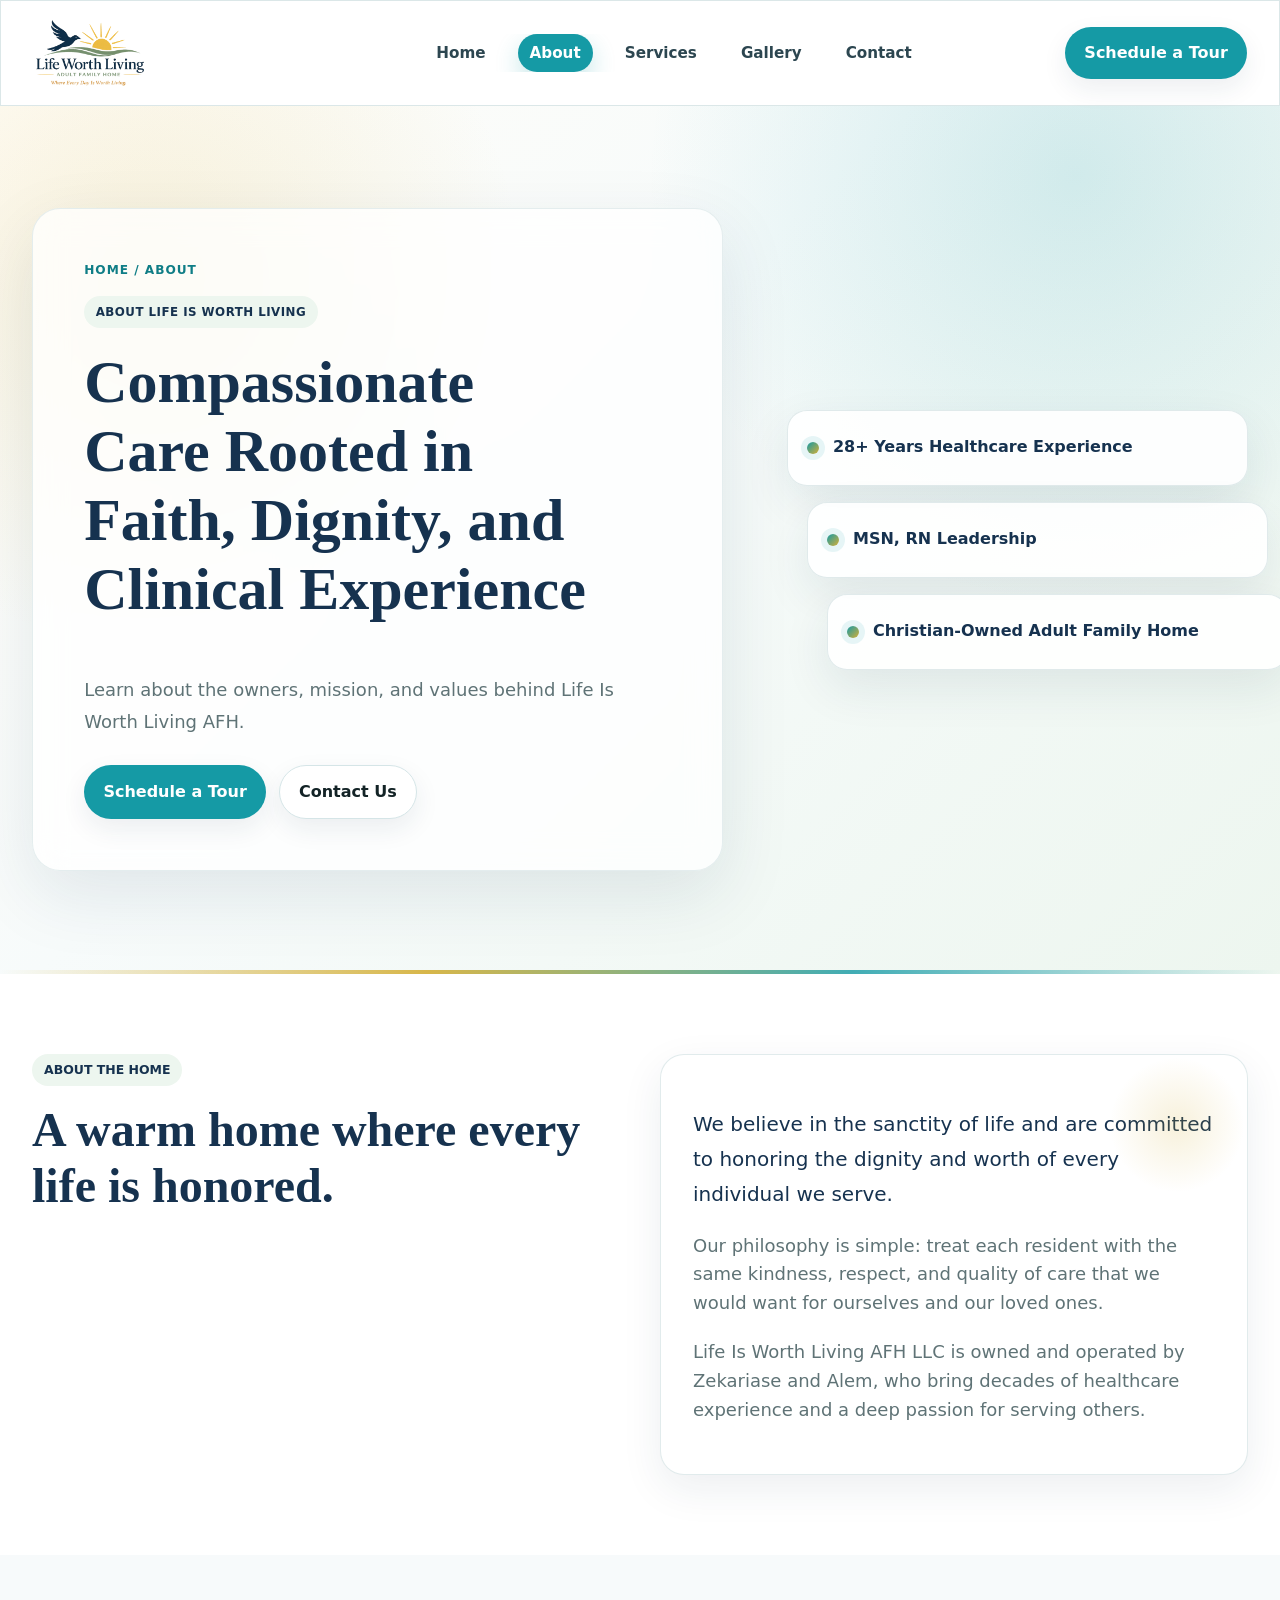
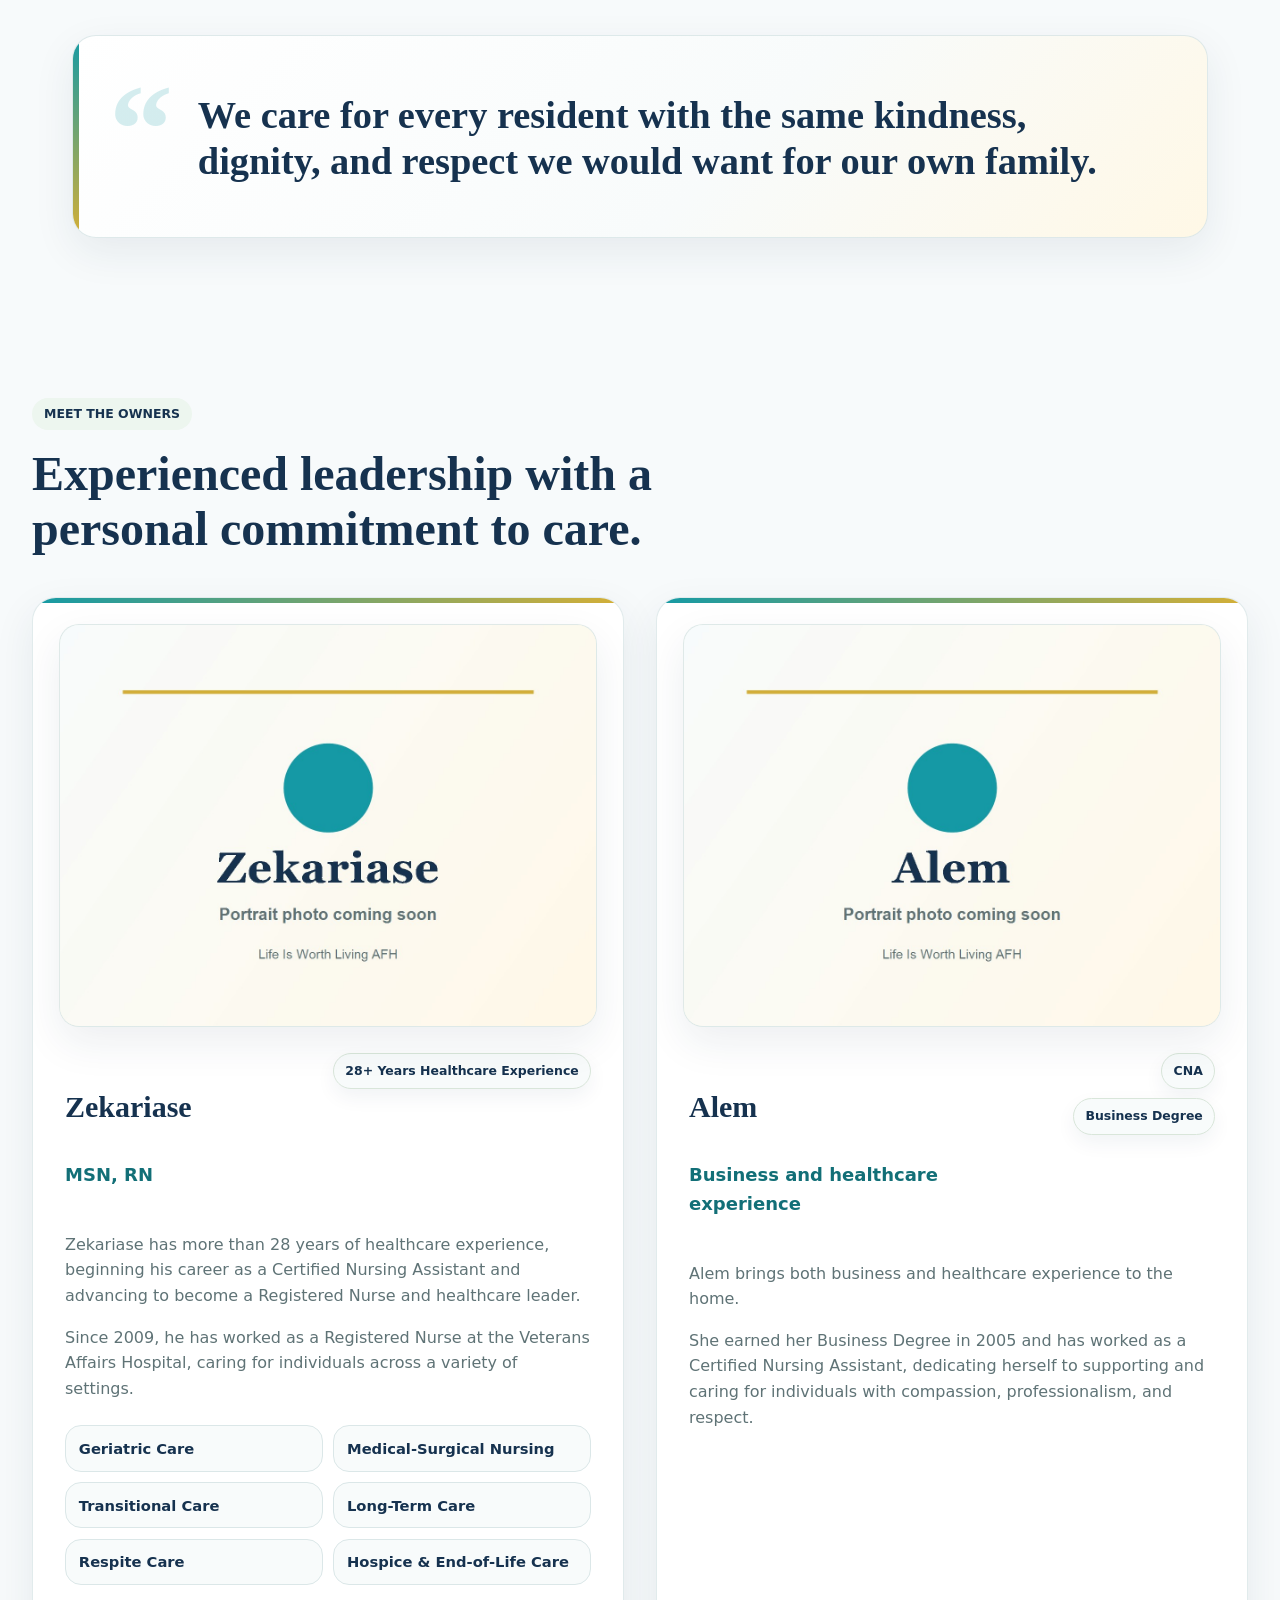
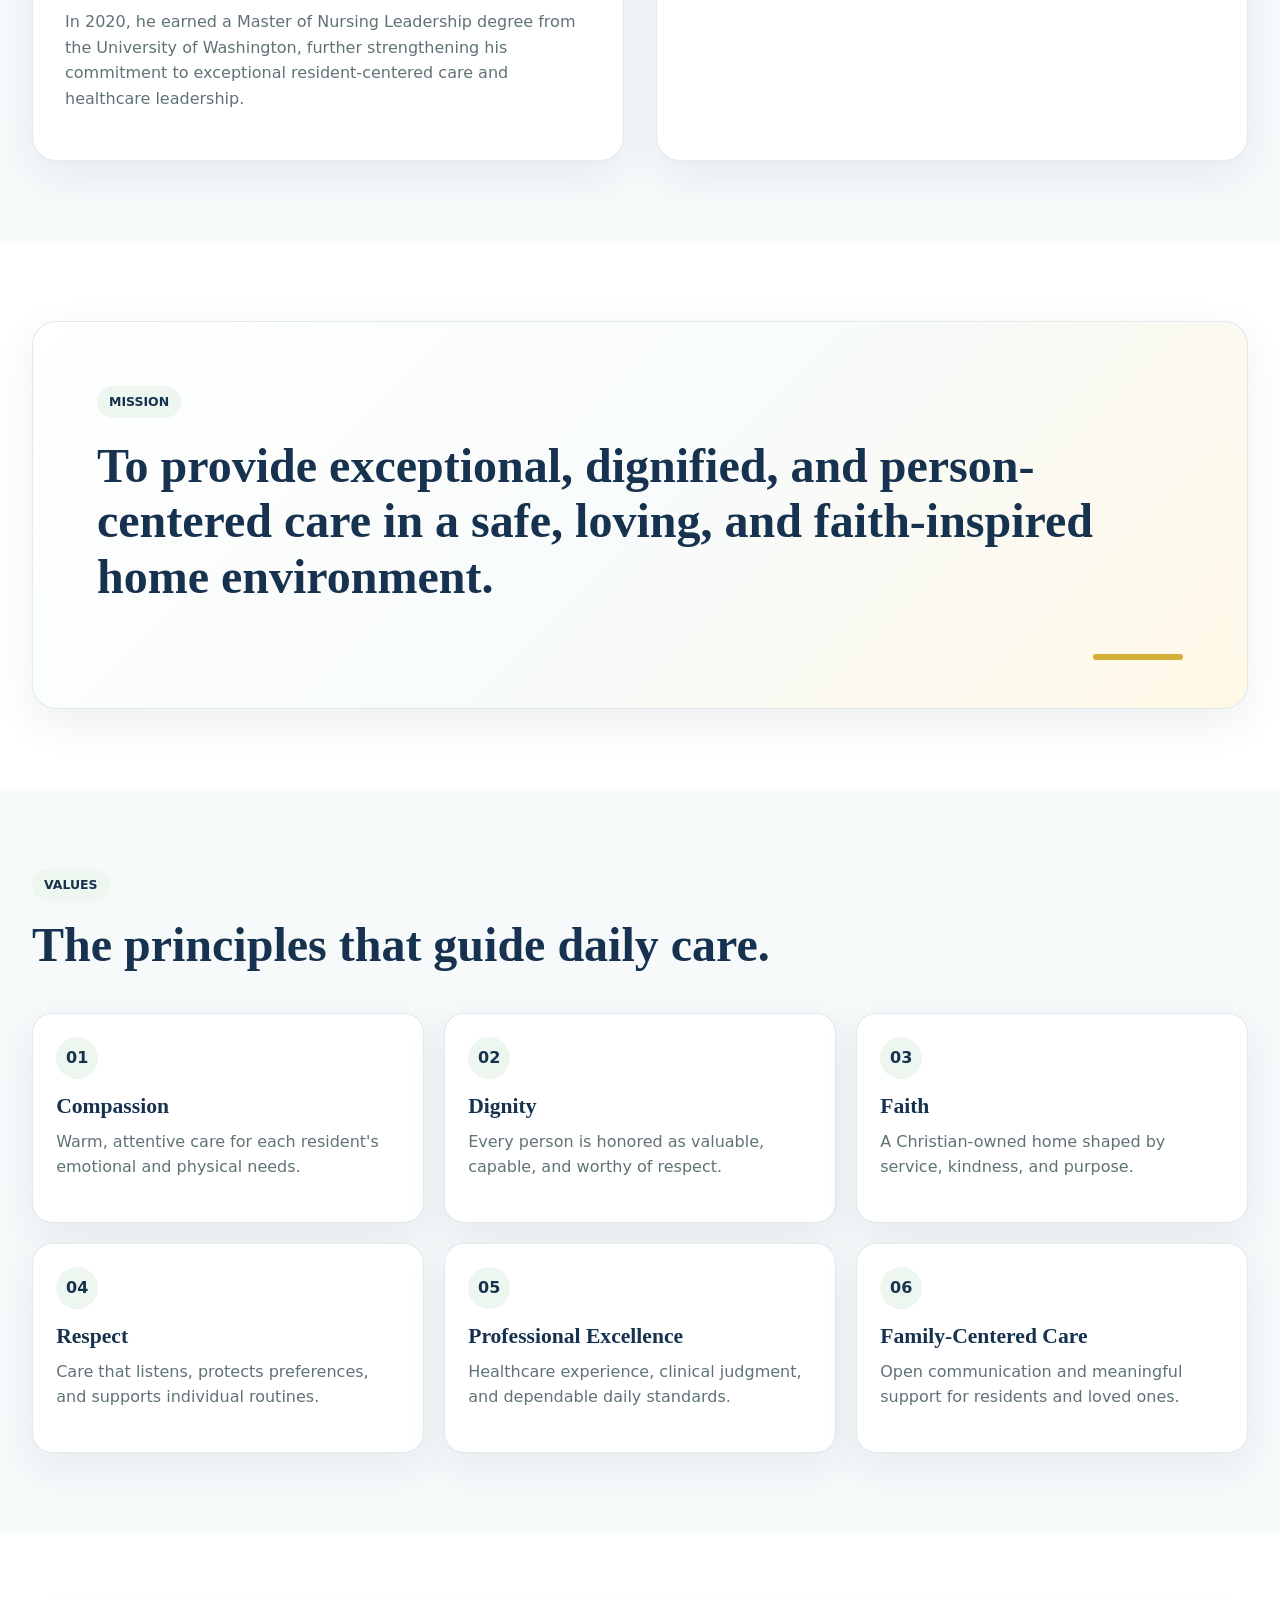
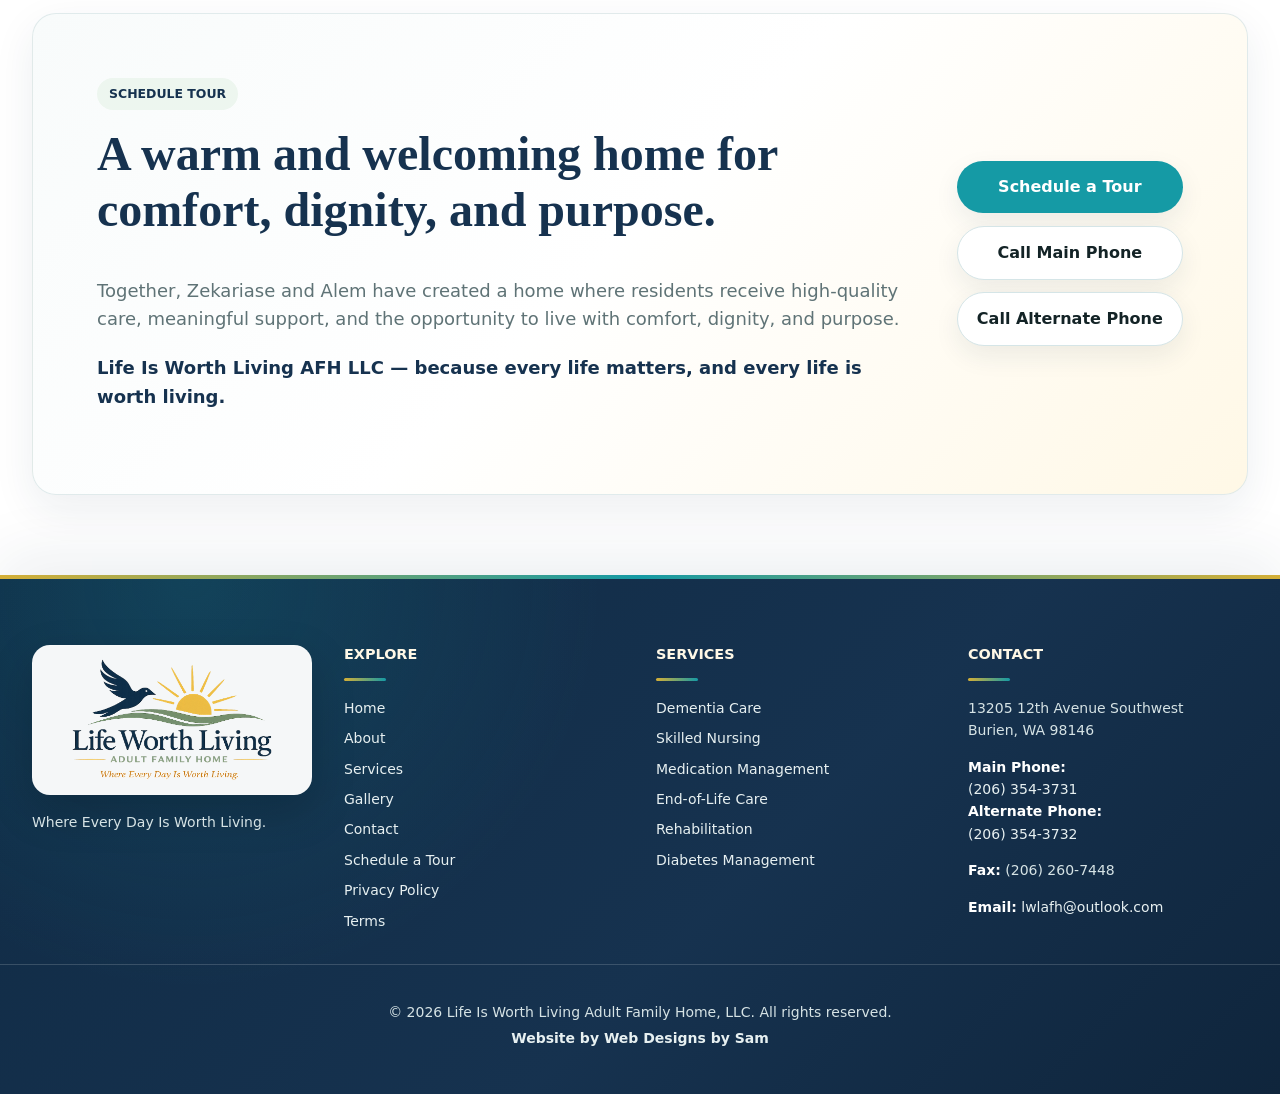
==== about/index.html @ f2928d15 "Upgrade social preview map and homepage hero" ====
<!doctype html>
<html lang="en">
<head>
  <meta charset="utf-8">
  <meta name="viewport" content="width=device-width, initial-scale=1">
  <title>About Life Worth Living | Christian-Owned Adult Family Home</title>
  <meta name="description" content="Meet Zekariase, MSN, RN, and Alem, the owners of Life Is Worth Living AFH LLC, a Christian-owned Adult Family Home in Burien, WA.">
  <link rel="canonical" href="https://www.lifeworthlivingafh.com/about/">
  <meta property="og:title" content="About Life Worth Living">
  <meta property="og:description" content="A Christian-owned Burien Adult Family Home led by owners with decades of healthcare, nursing, CNA, and leadership experience.">
  <meta property="og:type" content="website">
  <meta property="og:url" content="https://www.lifeworthlivingafh.com/about/">
  <meta property="og:image" content="https://www.lifeworthlivingafh.com/assets/social/og-image.jpg?v=2">
  <meta name="twitter:card" content="summary_large_image">
  <meta name="twitter:image" content="https://www.lifeworthlivingafh.com/assets/social/og-image.jpg?v=2">
  <link rel="icon" type="image/png" href="../favicon.png">
  <link rel="apple-touch-icon" href="../apple-touch-icon.png">
  <link rel="stylesheet" href="../styles.css?v=15a7feb">
  <script type="application/ld+json">{"@context":"https://schema.org","@type":"NursingHome","name":"Life Is Worth Living Adult Family Home, LLC","description":"Christian-owned Adult Family Home in Burien, WA providing compassionate, respectful, and personalized care with experienced healthcare leadership.","address":{"@type":"PostalAddress","streetAddress":"13205 12th Avenue Southwest","addressLocality":"Burien","addressRegion":"WA","postalCode":"98146","addressCountry":"US"},"telephone":["(206) 354-3731","(206) 354-3732"],"email":"lwlafh@outlook.com","url":"https://www.lifeworthlivingafh.com","image":"https://www.lifeworthlivingafh.com/assets/social/og-image.jpg?v=2","openingHours":"Mo-Su 00:00-23:59"}</script>
</head>
<body>
  <!-- Header -->
  <header class="sticky top-0 z-50 bg-white-90 backdrop-blur border site-header" data-mobile-nav>
    <nav class="mx-auto max-w-7xl px-4 sm-px-6 lg-px-8 py-4 flex items-center justify-between gap-4" aria-label="Main navigation">
      <a class="flex items-center gap-3 font-extrabold text-xl text-ink" href="../"><img class="brand-logo brand-logo-horizontal" src="../assets/logo/logo-primary.png" alt="Life Worth Living Adult Family Home logo"></a>
      <div class="flex items-center gap-5 overflow-x-auto mobile-nav desktop-nav"><a class="nav-link" href="../">Home</a><a class="nav-link is-active" href="../about/" aria-current="page">About</a><a class="nav-link" href="../services/">Services</a><a class="nav-link" href="../gallery/">Gallery</a><a class="nav-link" href="../contact/">Contact</a></div>
      <a class="btn btn-primary mobile-full desktop-cta" href="../schedule-tour/">Schedule a Tour</a>
      <button class="mobile-menu-toggle" type="button" aria-label="Open navigation menu" aria-expanded="false" aria-controls="mobile-menu"><span></span><span></span><span></span></button>
    </nav>
    <div class="premium-mobile-menu" id="mobile-menu" hidden><a class="mobile-menu-link" href="../">Home</a><a class="mobile-menu-link is-active" href="../about/" aria-current="page">About</a><a class="mobile-menu-link" href="../services/">Services</a><a class="mobile-menu-link" href="../gallery/">Gallery</a><a class="mobile-menu-link" href="../contact/">Contact</a><a class="mobile-menu-link mobile-menu-cta" href="../schedule-tour/">Schedule a Tour</a><a class="mobile-menu-link mobile-menu-secondary" href="../privacy-policy/">Privacy Policy</a><a class="mobile-menu-link mobile-menu-secondary" href="../terms/">Terms</a></div>
  </header>
  <main>
    <!-- Page Hero -->
    <section class="interior-hero">
      <div class="interior-hero-inner mx-auto max-w-7xl px-4 sm-px-6 lg-px-8">
        <div class="interior-hero-copy">
          <p class="interior-breadcrumb">Home / About</p>
          <span class="interior-label">About Life Is Worth Living</span>
          <h1 class="mt-5 text-4xl md-text-6xl font-extrabold leading-tight">Compassionate Care Rooted in Faith, Dignity, and Clinical Experience</h1>
          <p class="mt-6 text-lg">Learn about the owners, mission, and values behind Life Is Worth Living AFH.</p>
          <div class="interior-hero-actions"><a class="btn btn-primary" href="../schedule-tour/">Schedule a Tour</a><a class="btn btn-secondary" href="../contact/">Contact Us</a></div>
        </div>
        <div class="interior-hero-card-stack" aria-label="Page highlights"><article class="interior-stat-card"><span></span><strong>28+ Years Healthcare Experience</strong></article><article class="interior-stat-card"><span></span><strong>MSN, RN Leadership</strong></article><article class="interior-stat-card"><span></span><strong>Christian-Owned Adult Family Home</strong></article></div>
      </div>
    </section>

    <!-- About the Home -->
    <section class="py-20 bg-white"><div class="mx-auto max-w-7xl px-4 sm-px-6 lg-px-8 grid lg-grid-cols-2 gap-10 items-start"><div><span class="section-label">About the Home</span><h2 class="mt-4 text-3xl md-text-5xl font-extrabold leading-tight">A warm home where every life is honored.</h2></div><article class="about-panel p-8 rounded-3xl bg-white border shadow-card"><p class="text-xl leading-relaxed text-ink">We believe in the sanctity of life and are committed to honoring the dignity and worth of every individual we serve.</p><p class="mt-5 text-lg text-muted">Our philosophy is simple: treat each resident with the same kindness, respect, and quality of care that we would want for ourselves and our loved ones.</p><p class="mt-5 text-lg text-muted">Life Is Worth Living AFH LLC is owned and operated by Zekariase and Alem, who bring decades of healthcare experience and a deep passion for serving others.</p></article></div></section>

    <!-- Care Quote -->
    <section class="py-16 bg-gray-50"><div class="mx-auto max-w-5xl px-4 sm-px-6 lg-px-8"><figure class="owner-quote rounded-3xl border shadow-card"><span class="quote-mark" aria-hidden="true">&ldquo;</span><blockquote>We care for every resident with the same kindness, dignity, and respect we would want for our own family.</blockquote></figure></div></section>

    <!-- Meet the Owners -->
    <section class="py-20 bg-gray-50"><div class="mx-auto max-w-7xl px-4 sm-px-6 lg-px-8"><div class="max-w-3xl"><span class="section-label">Meet the Owners</span><h2 class="mt-4 text-3xl md-text-5xl font-extrabold leading-tight">Experienced leadership with a personal commitment to care.</h2></div><div class="mt-10 grid lg-grid-cols-2 gap-8"><article class="owner-card p-8 rounded-3xl bg-white border shadow-card hover-lift"><div class="owner-portrait-frame"><img src="../assets/images/owner-zekariase.jpg" alt="Portrait placeholder for Zekariase, MSN, RN" width="1200" height="900" loading="lazy" decoding="async"></div><div class="flex items-start justify-between gap-4 mobile-wrap"><div><h3 class="text-3xl font-extrabold">Zekariase</h3><p class="mt-2 text-lg font-bold text-teal">MSN, RN</p></div><div class="credential-stack"><span class="credential-badge">28+ Years Healthcare Experience</span></div></div><p class="mt-6 text-muted">Zekariase has more than 28 years of healthcare experience, beginning his career as a Certified Nursing Assistant and advancing to become a Registered Nurse and healthcare leader.</p><p class="mt-4 text-muted">Since 2009, he has worked as a Registered Nurse at the Veterans Affairs Hospital, caring for individuals across a variety of settings.</p><div class="mt-6 specialty-grid"><span>Geriatric Care</span><span>Medical-Surgical Nursing</span><span>Transitional Care</span><span>Long-Term Care</span><span>Respite Care</span><span>Hospice &amp; End-of-Life Care</span></div><p class="mt-6 text-muted">In 2020, he earned a Master of Nursing Leadership degree from the University of Washington, further strengthening his commitment to exceptional resident-centered care and healthcare leadership.</p></article><article class="owner-card p-8 rounded-3xl bg-white border shadow-card hover-lift"><div class="owner-portrait-frame"><img src="../assets/images/owner-alem.jpg" alt="Portrait placeholder for Alem" width="1200" height="900" loading="lazy" decoding="async"></div><div class="flex items-start justify-between gap-4 mobile-wrap"><div><h3 class="text-3xl font-extrabold">Alem</h3><p class="mt-2 text-lg font-bold text-teal">Business and healthcare experience</p></div><div class="credential-stack"><span class="credential-badge">CNA</span><span class="credential-badge">Business Degree</span></div></div><p class="mt-6 text-muted">Alem brings both business and healthcare experience to the home.</p><p class="mt-4 text-muted">She earned her Business Degree in 2005 and has worked as a Certified Nursing Assistant, dedicating herself to supporting and caring for individuals with compassion, professionalism, and respect.</p></article></div></div></section>

    <!-- Mission -->
    <section class="py-20 bg-white"><div class="mx-auto max-w-7xl px-4 sm-px-6 lg-px-8"><article class="mission-card rounded-3xl border shadow-soft"><span class="section-label">Mission</span><h2 class="mt-5 text-3xl md-text-5xl font-extrabold leading-tight">To provide exceptional, dignified, and person-centered care in a safe, loving, and faith-inspired home environment.</h2></article></div></section>
    <!-- Values -->
    <section class="py-20 bg-gray-50"><div class="mx-auto max-w-7xl px-4 sm-px-6 lg-px-8"><div class="max-w-3xl"><span class="section-label">Values</span><h2 class="mt-4 text-3xl md-text-5xl font-extrabold leading-tight">The principles that guide daily care.</h2></div><div class="mt-10 grid sm-grid-cols-2 lg-grid-cols-3 gap-5"><article class="value-card"><span>01</span><h3>Compassion</h3><p>Warm, attentive care for each resident's emotional and physical needs.</p></article><article class="value-card"><span>02</span><h3>Dignity</h3><p>Every person is honored as valuable, capable, and worthy of respect.</p></article><article class="value-card"><span>03</span><h3>Faith</h3><p>A Christian-owned home shaped by service, kindness, and purpose.</p></article><article class="value-card"><span>04</span><h3>Respect</h3><p>Care that listens, protects preferences, and supports individual routines.</p></article><article class="value-card"><span>05</span><h3>Professional Excellence</h3><p>Healthcare experience, clinical judgment, and dependable daily standards.</p></article><article class="value-card"><span>06</span><h3>Family-Centered Care</h3><p>Open communication and meaningful support for residents and loved ones.</p></article></div></div></section>
    <!-- Schedule Tour CTA -->
    <section class="py-20 bg-white"><div class="mx-auto max-w-7xl px-4 sm-px-6 lg-px-8"><div class="about-cta rounded-3xl shadow-soft"><div><span class="section-label">Schedule Tour</span><h2 class="mt-4 text-3xl md-text-5xl font-extrabold leading-tight">A warm and welcoming home for comfort, dignity, and purpose.</h2><p class="mt-5 text-lg text-muted">Together, Zekariase and Alem have created a home where residents receive high-quality care, meaningful support, and the opportunity to live with comfort, dignity, and purpose.</p><p class="mt-5 text-lg font-bold text-ink">Life Is Worth Living AFH LLC &mdash; because every life matters, and every life is worth living.</p></div><div class="about-cta-actions"><a class="btn btn-primary" href="../schedule-tour/">Schedule a Tour</a><a class="btn btn-secondary" href="tel:+12063543731">Call Main Phone</a><a class="btn btn-secondary" href="tel:+12063543732">Call Alternate Phone</a></div></div></div></section>
  </main>
  <!-- Footer -->
  <footer class="site-footer bg-ink text-white py-12">
    <div class="footer-grid mx-auto max-w-7xl px-4 sm-px-6 lg-px-8 grid md-grid-cols-2 lg-grid-cols-4 gap-8">
      <div class="footer-brand-col">
        <img class="brand-logo brand-logo-footer" src="../assets/logo/logo-primary.png" alt="Life Worth Living Adult Family Home primary logo">
        <p class="mt-4 text-sm text-muted">Where Every Day Is Worth Living.</p>
      </div>
      <div>
        <h2 class="footer-heading">Explore</h2>
        <div class="mt-4 grid gap-2 text-sm"><a class="footer-link" href="../">Home</a><a class="footer-link" href="../about/">About</a><a class="footer-link" href="../services/">Services</a><a class="footer-link" href="../gallery/">Gallery</a><a class="footer-link" href="../contact/">Contact</a><a class="footer-link" href="../schedule-tour/">Schedule a Tour</a><a class="footer-link" href="../privacy-policy/">Privacy Policy</a><a class="footer-link" href="../terms/">Terms</a></div>
      </div>
      <div>
        <h2 class="footer-heading">Services</h2>
        <div class="mt-4 grid gap-2 text-sm"><a class="footer-link" href="../services/">Dementia Care</a><a class="footer-link" href="../services/">Skilled Nursing</a><a class="footer-link" href="../services/">Medication Management</a><a class="footer-link" href="../services/">End-of-Life Care</a><a class="footer-link" href="../services/">Rehabilitation</a><a class="footer-link" href="../services/">Diabetes Management</a></div>
      </div>
      <div>
        <h2 class="footer-heading">Contact</h2>
        <address class="mt-4 text-sm text-muted space-y-3" style="font-style:normal"><p>13205 12th Avenue Southwest<br>Burien, WA 98146</p><p><strong>Main Phone:</strong><br><a class="footer-link" href="tel:+12063543731">(206) 354-3731</a><br><strong>Alternate Phone:</strong><br><a class="footer-link" href="tel:+12063543732">(206) 354-3732</a></p><p><strong>Fax:</strong> (206) 260-7448</p><p><strong>Email:</strong> <a class="footer-link" href="mailto:lwlafh@outlook.com">lwlafh@outlook.com</a></p></address>
      </div>
    </div>
    <div class="footer-bottom mx-auto max-w-7xl px-4 sm-px-6 lg-px-8 pt-8 mt-8 text-center text-sm text-muted"><p>&copy; 2026 Life Is Worth Living Adult Family Home, LLC. All rights reserved.</p><p class="mt-2"><a class="footer-link designer-credit" href="https://www.afhdesignsbysam.com/" target="_blank" rel="noopener">Website by Web Designs by Sam</a></p></div>
  </footer>
  <script src="../assets/js/site.js?v=15a7feb" defer></script>
</body>
</html>
---- styles.css ----
*{box-sizing:border-box}html{scroll-behavior:smooth}body{margin:0;font-family:Inter,ui-sans-serif,system-ui,-apple-system,BlinkMacSystemFont,"Segoe UI",sans-serif;color:#132326;background:#fff;line-height:1.6;overflow-x:hidden}a{color:inherit;text-decoration:none}img{display:block;max-width:100%;height:auto}button,input,select,textarea{font:inherit}h1,h2,h3,p,li,a,span{overflow-wrap:break-word}.sr-only{position:absolute;width:1px;height:1px;padding:0;margin:-1px;overflow:hidden;clip:rect(0,0,0,0);white-space:nowrap;border:0}.mx-auto{margin-left:auto;margin-right:auto}.mt-2{margin-top:.5rem}.mt-3{margin-top:.75rem}.mt-4{margin-top:1rem}.mt-5{margin-top:1.25rem}.mt-6{margin-top:1.5rem}.mt-8{margin-top:2rem}.mt-10{margin-top:2.5rem}.mt-12{margin-top:3rem}.mb-3{margin-bottom:.75rem}.mb-4{margin-bottom:1rem}.block{display:block}.flex{display:flex}.grid{display:grid}.grid>*{min-width:0}.hidden{display:none}.h-2{height:.5rem}.h-10{height:2.5rem}.h-12{height:3rem}.h-full{height:100%}.min-h-screen{min-height:100vh}.w-full{width:100%}.w-10{width:2.5rem}.w-12{width:3rem}.max-w-2xl{max-width:42rem}.max-w-3xl{max-width:48rem}.max-w-4xl{max-width:56rem}.max-w-6xl{max-width:72rem}.max-w-7xl{max-width:80rem}.flex-1{flex:1 1 0%}.shrink-0{flex-shrink:0}.grid-cols-1{grid-template-columns:repeat(1,minmax(0,1fr))}.items-start{align-items:flex-start}.items-center{align-items:center}.justify-between{justify-content:space-between}.justify-center{justify-content:center}.gap-2{gap:.5rem}.gap-3{gap:.75rem}.gap-4{gap:1rem}.gap-5{gap:1.25rem}.gap-6{gap:1.5rem}.gap-8{gap:2rem}.gap-10{gap:2.5rem}.space-y-3>*+*{margin-top:.75rem}.space-y-4>*+*{margin-top:1rem}.space-y-5>*+*{margin-top:1.25rem}.overflow-hidden{overflow:hidden}.overflow-x-auto{overflow-x:auto}.rounded-xl{border-radius:.75rem}.rounded-2xl{border-radius:1rem}.rounded-3xl{border-radius:1.5rem}.rounded-full{border-radius:9999px}.border{border:1px solid #dbe7e8}.border-t{border-top:1px solid #dbe7e8}.border-teal{border-color:#159aa5}.bg-white{background:#fff}.bg-gray-50{background:#f7fafb}.bg-gray-100{background:#eef5f6}.bg-teal{background:#159aa5}.bg-teal-50{background:#eafafa}.bg-orange{background:#f59e0b}.bg-orange-50{background:#fff7e8}.bg-ink{background:#132326}.bg-soft{background:#f8fbfb}.bg-gradient{background:linear-gradient(135deg,#f7fbfb 0%,#eefafa 48%,#fff7e8 100%)}.object-cover{object-fit:cover}.p-4{padding:1rem}.p-5{padding:1.25rem}.p-6{padding:1.5rem}.p-8{padding:2rem}.px-3{padding-left:.75rem;padding-right:.75rem}.px-4{padding-left:1rem;padding-right:1rem}.px-5{padding-left:1.25rem;padding-right:1.25rem}.px-6{padding-left:1.5rem;padding-right:1.5rem}.py-2{padding-top:.5rem;padding-bottom:.5rem}.py-3{padding-top:.75rem;padding-bottom:.75rem}.py-4{padding-top:1rem;padding-bottom:1rem}.py-5{padding-top:1.25rem;padding-bottom:1.25rem}.py-8{padding-top:2rem;padding-bottom:2rem}.py-12{padding-top:3rem;padding-bottom:3rem}.py-16{padding-top:4rem;padding-bottom:4rem}.py-20{padding-top:5rem;padding-bottom:5rem}.pt-8{padding-top:2rem}.pb-4{padding-bottom:1rem}.text-center{text-align:center}.text-sm{font-size:.875rem}.text-base{font-size:1rem}.text-lg{font-size:1.125rem}.text-xl{font-size:1.25rem}.text-2xl{font-size:1.5rem}.text-3xl{font-size:1.875rem}.text-4xl{font-size:2.25rem}.font-medium{font-weight:500}.font-semibold{font-weight:600}.font-bold{font-weight:700}.font-extrabold{font-weight:800}.leading-tight{line-height:1.15}.leading-relaxed{line-height:1.75}.tracking-wide{letter-spacing:0}.text-white{color:#fff}.text-ink{color:#132326}.text-muted{color:#5f7376}.text-teal{color:#127f88}.text-orange{color:#b86f00}.shadow-soft{box-shadow:0 18px 60px rgba(13,73,77,.12)}.shadow-card{box-shadow:0 12px 35px rgba(18,61,65,.09)}.transition{transition:all .22s ease}.hover-lift:hover{transform:translateY(-3px);box-shadow:0 18px 55px rgba(18,61,65,.14)}.hover-zoom:hover img{transform:scale(1.035)}.sticky{position:sticky}.top-0{top:0}.z-50{z-index:50}.backdrop-blur{backdrop-filter:blur(18px)}.bg-white-90{background:rgba(255,255,255,.9)}.ring-focus:focus{outline:3px solid rgba(21,154,165,.35);outline-offset:3px}.aspect-video{aspect-ratio:16/9}.aspect-4-3{aspect-ratio:4/3}.input{width:100%;border:1px solid #cfe0e2;border-radius:1rem;padding:.9rem 1rem;background:#fff;color:#132326}.input:focus{outline:3px solid rgba(21,154,165,.28);border-color:#159aa5}.btn{display:inline-flex;align-items:center;justify-content:center;min-height:48px;border-radius:9999px;padding:.82rem 1.2rem;font-weight:700;transition:all .22s ease}.btn-primary{background:#159aa5;color:#fff;box-shadow:0 10px 25px rgba(21,154,165,.24)}.btn-primary:hover{background:#117f88;transform:translateY(-1px)}.btn-secondary{background:#fff;color:#132326;border:1px solid #d5e5e7}.btn-secondary:hover{border-color:#159aa5;transform:translateY(-1px)}.btn-orange{background:#f59e0b;color:#1d1608;box-shadow:0 10px 24px rgba(245,158,11,.22)}.btn-orange:hover{background:#df8f06;transform:translateY(-1px)}.badge{display:inline-flex;align-items:center;gap:.45rem;max-width:100%;border-radius:9999px;border:1px solid #d7e7e8;background:#fff;padding:.55rem .85rem;font-size:.9rem;font-weight:700;color:#244145}.dot{width:.5rem;height:.5rem;flex:0 0 .5rem;border-radius:9999px;background:#159aa5}.section-label{display:inline-flex;border-radius:9999px;background:#eafafa;color:#127f88;padding:.4rem .75rem;font-size:.78rem;font-weight:800;text-transform:uppercase}.prose p{margin:.75rem 0}.nav-link{white-space:nowrap;color:#36565a;font-size:.95rem;font-weight:700}.nav-link:hover{color:#127f88}.footer-link{color:#d8e6e8}.footer-link:hover{color:#fff}.bg-ink .text-muted{color:#c5d4d6}.map-placeholder{min-height:330px;background:linear-gradient(135deg,#dfeaec,#f8fbfb);position:relative}.map-placeholder:before,.map-placeholder:after{content:"";position:absolute;border-radius:9999px}.map-placeholder:before{inset:25% 18%;border:2px solid rgba(21,154,165,.35)}.map-placeholder:after{width:32px;height:32px;background:#f59e0b;top:44%;left:48%;box-shadow:0 12px 24px rgba(245,158,11,.28)}@media (min-width:640px){.sm-flex-row{flex-direction:row}.sm-text-5xl{font-size:3rem}.sm-p-8{padding:2rem}.sm-px-6{padding-left:1.5rem;padding-right:1.5rem}.sm-grid-cols-2{grid-template-columns:repeat(2,minmax(0,1fr))}}@media (min-width:768px){.md-flex{display:flex}.md-hidden{display:none}.md-grid-cols-2{grid-template-columns:repeat(2,minmax(0,1fr))}.md-grid-cols-3{grid-template-columns:repeat(3,minmax(0,1fr))}.md-text-left{text-align:left}.md-text-5xl{font-size:3rem}.md-text-6xl{font-size:3.75rem}.md-py-24{padding-top:6rem;padding-bottom:6rem}}@media (min-width:1024px){.lg-grid-cols-2{grid-template-columns:repeat(2,minmax(0,1fr))}.lg-grid-cols-3{grid-template-columns:repeat(3,minmax(0,1fr))}.lg-grid-cols-4{grid-template-columns:repeat(4,minmax(0,1fr))}.lg-px-8{padding-left:2rem;padding-right:2rem}.lg-py-28{padding-top:7rem;padding-bottom:7rem}.lg-text-6xl{font-size:3.75rem}.lg-col-span-2{grid-column:span 2/span 2}}@media (max-width:767px){.mobile-wrap{flex-wrap:wrap}.mobile-full{width:100%}.mobile-nav{width:100%;justify-content:flex-start;padding-top:.5rem}.text-4xl{font-size:1.6rem}.text-lg{font-size:.95rem}.py-20{padding-top:4rem;padding-bottom:4rem}.btn{padding:.82rem 1rem}.p-6{padding:1.25rem}}

/* Brand layer */
:root{--navy:#16324f;--sage:#7c9a7d;--gold:#d4af37;--cream:#faf9f6;--teal:#159aa5;--orange:#f59e0b;--ink:#132326}body{font-family:"Inter",ui-sans-serif,system-ui,-apple-system,BlinkMacSystemFont,"Segoe UI",sans-serif;color:var(--ink)}h1,h2,h3,.font-extrabold{font-family:"Playfair Display",Georgia,"Times New Roman",serif;color:var(--navy)}.brand-logo{display:block;height:auto;object-fit:contain}.brand-logo-horizontal{width:min(290px,62vw);max-height:64px}.brand-logo-footer{width:min(260px,80vw);max-height:130px;background:#fff;border-radius:18px;padding:.5rem}.bg-ink{background:var(--navy)}.text-ink{color:var(--navy)}.bg-gradient{background:linear-gradient(135deg,var(--cream) 0%,#eef7ef 48%,#fff7e8 100%)}.bg-teal{background:var(--teal)}.bg-teal-50{background:#edf6ef}.bg-orange{background:var(--orange)}.bg-orange-50{background:#fff8e6}.text-teal{color:#126f77}.text-orange{color:#9a6500}.btn-primary{background:var(--teal);box-shadow:0 10px 25px rgba(21,154,165,.24)}.btn-primary:hover{background:#117f88}.btn-orange{background:var(--gold);color:#1f1704;box-shadow:0 10px 24px rgba(212,175,55,.24)}.btn-orange:hover{background:#c49e2c}.section-label{background:#edf6ef;color:var(--navy)}.dot{background:var(--gold)}.badge{border-color:#d9e6da;color:var(--navy)}.nav-link{color:#2c4650}.nav-link:hover{color:var(--teal)}.shadow-soft{box-shadow:0 18px 60px rgba(22,50,79,.12)}.shadow-card{box-shadow:0 12px 35px rgba(22,50,79,.09)}@media(max-width:767px){.brand-logo-horizontal{width:min(238px,62vw);max-height:54px}.brand-logo-footer{width:min(230px,84vw)}}

/* Brand polish overrides */
.brand-logo-horizontal{width:min(370px,70vw);max-height:78px}.brand-logo-footer{width:min(300px,84vw);max-height:150px}@media(max-width:767px){h1.text-4xl{font-size:1.42rem;line-height:1.18}.brand-logo-horizontal{width:min(225px,64vw);max-height:58px}.btn{font-size:.95rem}}

/* Brand visual QA overrides */
.brand-logo-horizontal{width:min(360px,70vw);height:72px;object-fit:cover;object-position:center}.brand-logo-footer{width:min(280px,84vw);height:auto;object-fit:contain}.rounded-2xl.w-full.aspect-4-3.object-cover[src^="/assets/images/"],.w-full.aspect-4-3.object-cover[src^="/assets/images/"]{object-fit:contain;background:#faf9f6}@media(max-width:767px){h1.text-4xl{font-size:1.32rem;line-height:1.2}.brand-logo-horizontal{width:min(240px,72vw);height:64px}}

/* Photo image framing */
.rounded-2xl.w-full.aspect-4-3.object-cover[src^="/assets/images/"],.w-full.aspect-4-3.object-cover[src^="/assets/images/"]{object-fit:cover;object-position:center bottom;background:#faf9f6}

/* Client photo presentation */
picture{display:block}.photo-img,.gallery-card img{width:100%;height:auto;object-position:center}.gallery-card{align-self:start;border:1px solid rgba(219,231,232,.7)}.gallery-card picture{overflow:hidden;background:#faf9f6}.gallery-feature{border-color:rgba(212,175,55,.5);box-shadow:0 18px 52px rgba(22,50,79,.13)}.gallery-feature img{object-position:center 58%}.hover-zoom img{will-change:transform;transition:transform .45s ease}.hover-zoom:focus-within img{transform:scale(1.035)}@media(max-width:767px){header nav,.mobile-nav,main,section,.gallery-card{max-width:100vw;min-width:0}.mobile-nav{overflow-x:auto}.gallery-feature{grid-column:auto}.gallery-card figcaption{padding:1rem}.gallery-card{width:min(76vw,340px);justify-self:center}.gallery-card img{max-width:100%}.gallery-feature img{aspect-ratio:4/3}.gallery-card .text-xl{font-size:1.1rem}.bg-gradient.text-center h1{width:18rem;max-width:76vw;margin-left:auto;margin-right:auto;white-space:normal;text-wrap:balance}.bg-gradient.text-center p{width:18rem;max-width:76vw;margin-left:auto;margin-right:auto}}

/* Premium living section */
.premium-living{border:1px solid rgba(219,231,232,.78);border-radius:1.5rem;background:linear-gradient(135deg,#fff 0%,#f8fbfb 52%,#fff8e6 100%);box-shadow:0 22px 70px rgba(22,50,79,.11);padding:clamp(1rem,3vw,2rem)}.premium-living-copy{padding:clamp(.5rem,2vw,1.5rem)}.premium-living-media{border-radius:1.25rem;overflow:hidden;box-shadow:0 18px 48px rgba(22,50,79,.14);background:#faf9f6}.premium-living-media img{object-position:center 58%}.living-highlight{display:flex;align-items:center;gap:.55rem;min-height:48px;border:1px solid #d9e6da;border-radius:9999px;background:rgba(255,255,255,.86);padding:.65rem .9rem;font-weight:800;color:var(--navy);box-shadow:0 8px 24px rgba(22,50,79,.06)}.premium-living:hover{transform:translateY(-2px);box-shadow:0 28px 80px rgba(22,50,79,.14)}.premium-living{transition:transform .28s ease,box-shadow .28s ease}@media(max-width:767px){.premium-living{padding:1rem;border-radius:1.25rem}.premium-living-copy{padding:.25rem}.premium-living-media{order:-1}.living-highlight{border-radius:1rem;align-items:flex-start}.premium-living .btn{width:100%}}

/* Mobile heading fit */
@media(max-width:767px){h1.text-4xl{font-size:1.12rem;line-height:1.22;max-width:100%}}

@media(max-width:767px){.mobile-nav{gap:.65rem 1rem;justify-content:center;flex-wrap:wrap;overflow-x:visible}.nav-link{font-size:.88rem}.mobile-full{width:calc(100% - 2rem);margin-left:auto;margin-right:auto}}

@media(max-width:767px){header nav.mobile-wrap{flex-direction:column;align-items:center;justify-content:center}.brand-logo-horizontal{width:min(250px,82vw)}}

@media(max-width:767px){main>section>.mx-auto{width:min(calc(100vw - 2rem),358px);padding-left:0;padding-right:0}main>section>.mx-auto.max-w-4xl{width:min(calc(100vw - 2rem),340px)}main h2,main h3,main p,main article{max-width:100%}.badge,.living-highlight{width:100%}}

@media(max-width:767px){main .mobile-wrap{width:100%;flex-direction:column}main .mobile-wrap .btn{width:100%}}

@media(max-width:767px){main h2.text-3xl{font-size:1.35rem;line-height:1.2}main h3.text-xl{font-size:1.05rem;line-height:1.25}.premium-living h2.text-3xl{font-size:1.45rem}}

/* Premium About page */
.about-hero .badge{background:rgba(255,255,255,.9);box-shadow:0 10px 28px rgba(22,50,79,.08)}.about-panel{position:relative;overflow:hidden}.about-panel:before{content:"";position:absolute;inset:0 0 auto auto;width:140px;height:140px;background:radial-gradient(circle,rgba(212,175,55,.18),rgba(212,175,55,0) 68%);pointer-events:none}.owner-card{position:relative;overflow:hidden;transition:transform .28s ease,box-shadow .28s ease}.owner-card:before{content:"";position:absolute;left:0;top:0;width:100%;height:5px;background:linear-gradient(90deg,var(--teal),var(--gold))}.credential-stack{display:flex;flex-wrap:wrap;justify-content:flex-end;gap:.55rem;max-width:18rem}.credential-badge{display:inline-flex;align-items:center;min-height:36px;border-radius:9999px;border:1px solid #d9e6da;background:#f8fbfb;padding:.45rem .7rem;font-size:.78rem;font-weight:900;color:var(--navy);box-shadow:0 8px 20px rgba(22,50,79,.06)}.specialty-grid{display:grid;grid-template-columns:repeat(2,minmax(0,1fr));gap:.65rem}.specialty-grid span{display:flex;align-items:center;min-height:44px;border:1px solid #dbe7e8;border-radius:1rem;background:#f8fbfb;padding:.65rem .8rem;font-size:.92rem;font-weight:800;color:var(--navy)}.about-photo-card{overflow:hidden;border-radius:1.25rem;border:1px solid #dbe7e8;background:#faf9f6;box-shadow:0 18px 48px rgba(22,50,79,.1)}.mission-card{padding:clamp(1.5rem,5vw,4rem);background:linear-gradient(135deg,#fff 0%,#f8fbfb 52%,#fff8e6 100%);position:relative;overflow:hidden}.mission-card:after{content:"";position:absolute;right:clamp(1rem,5vw,4rem);bottom:clamp(1rem,4vw,3rem);width:90px;height:6px;border-radius:9999px;background:var(--gold)}.value-card{min-height:210px;border:1px solid rgba(219,231,232,.86);border-radius:1.25rem;background:#fff;padding:1.45rem;box-shadow:0 12px 35px rgba(22,50,79,.08);transition:transform .24s ease,box-shadow .24s ease,border-color .24s ease}.value-card:hover{transform:translateY(-3px);border-color:rgba(21,154,165,.38);box-shadow:0 18px 48px rgba(22,50,79,.12)}.value-card span{display:inline-flex;align-items:center;justify-content:center;width:42px;height:42px;border-radius:50%;background:#edf6ef;color:var(--navy);font-weight:900}.value-card h3{margin:.95rem 0 .55rem;font-size:1.35rem;line-height:1.2}.value-card p{margin:0;color:#5f7376}.about-cta{display:grid;grid-template-columns:minmax(0,1fr) auto;gap:2rem;align-items:center;border:1px solid rgba(219,231,232,.86);background:linear-gradient(135deg,#f8fbfb 0%,#fff 48%,#fff8e6 100%);padding:clamp(1.5rem,5vw,4rem)}.about-cta-actions{display:grid;gap:.8rem;min-width:220px}.about-cta .btn{width:100%}@media(max-width:767px){.about-hero h1.text-4xl{font-size:1.68rem;line-height:1.16}.credential-stack{width:100%;justify-content:flex-start}.credential-badge{border-radius:.9rem}.specialty-grid{grid-template-columns:1fr}.owner-card,.about-panel,.mission-card{padding:1.35rem}.value-card{min-height:auto;padding:1.25rem}.about-cta{grid-template-columns:1fr;padding:1.35rem}.about-cta-actions{min-width:0}.about-hero .badge{width:100%;justify-content:center}}

/* Final premium polish */
.premium-hero{padding-top:clamp(6rem,10vw,9rem);padding-bottom:clamp(6rem,10vw,9rem)}.premium-hero h1{max-width:13ch}.premium-hero p{font-size:1.2rem;line-height:1.8}.premium-hero .btn{min-width:180px}.trust-strip{padding:0 0 5rem}.trust-panel{margin-top:-2.2rem;position:relative;z-index:3;display:grid;grid-template-columns:minmax(0,.8fr) minmax(0,1.2fr);gap:2rem;align-items:center;border:1px solid rgba(219,231,232,.88);border-radius:1.5rem;background:rgba(255,255,255,.96);box-shadow:0 22px 70px rgba(22,50,79,.12);padding:clamp(1.25rem,3vw,2rem);backdrop-filter:blur(18px)}.trust-grid{display:grid;grid-template-columns:repeat(2,minmax(0,1fr));gap:.75rem}.trust-card{display:flex;align-items:center;min-height:52px;border:1px solid #d9e6da;border-radius:1rem;background:linear-gradient(135deg,#fff,#f8fbfb);padding:.75rem .9rem;font-weight:900;color:var(--navy);box-shadow:0 8px 24px rgba(22,50,79,.06)}.clinical-care{border:1px solid rgba(219,231,232,.86);border-radius:1.5rem;background:linear-gradient(135deg,#fff 0%,#f8fbfb 55%,#fff8e6 100%);box-shadow:0 18px 55px rgba(22,50,79,.09);padding:clamp(1.25rem,4vw,3rem)}.clinical-card{border:1px solid #dbe7e8;border-radius:1.25rem;background:#fff;padding:clamp(1.25rem,3vw,2rem);box-shadow:0 12px 35px rgba(22,50,79,.08)}.clinical-card h3{margin:0 0 1.25rem;font-size:1.55rem;line-height:1.2}.clinical-list{display:grid;grid-template-columns:repeat(2,minmax(0,1fr));gap:.65rem}.clinical-list span{display:flex;align-items:center;min-height:44px;border:1px solid #dbe7e8;border-radius:.9rem;background:#f8fbfb;padding:.65rem .8rem;font-size:.92rem;font-weight:800;color:var(--navy)}.site-footer{padding-top:4rem;padding-bottom:2.5rem}.site-footer .brand-logo-footer{margin-bottom:.5rem}.footer-heading{position:relative;margin:0;color:#fff;font-family:Inter,ui-sans-serif,system-ui,sans-serif;font-size:.9rem;font-weight:900;text-transform:uppercase;letter-spacing:0}.footer-heading:after{content:"";display:block;width:42px;height:3px;border-radius:9999px;background:var(--gold);margin-top:.75rem}.site-footer .footer-link{transition:color .2s ease,transform .2s ease}.site-footer .footer-link:hover{color:#fff;transform:translateX(2px)}.footer-bottom{border-top:1px solid rgba(216,230,232,.22)}@media(max-width:767px){.premium-hero{padding-top:4.75rem;padding-bottom:4.75rem}.premium-hero h1.text-4xl{font-size:1.72rem;line-height:1.16;max-width:100%}.premium-hero p{font-size:1rem;line-height:1.65}.premium-hero .btn{width:100%}.trust-strip{padding-bottom:4rem}.trust-panel{margin-top:0;grid-template-columns:1fr;border-radius:1.25rem}.trust-grid,.clinical-list{grid-template-columns:1fr}.trust-card{min-height:48px}.clinical-care{border-radius:1.25rem}.clinical-card{padding:1.15rem}.site-footer{text-align:left}.site-footer .brand-logo-footer{margin-left:0}.footer-heading{margin-top:.5rem}}

/* Premium interaction polish */
main section{animation:fade-up .58s ease both}main section:nth-child(2){animation-delay:.05s}main section:nth-child(3){animation-delay:.1s}.shadow-card,.owner-card,.value-card,.gallery-card,.clinical-card,.trust-card,.premium-living,.about-panel,.mission-card,.about-cta,main form,main aside>div,main article[class*="rounded"],main div.rounded-3xl.shadow-card,main div.rounded-3xl.shadow-soft{border-color:rgba(219,231,232,.82);box-shadow:0 14px 42px rgba(22,50,79,.08);transition:transform .28s ease,box-shadow .28s ease,border-color .28s ease}.shadow-card:hover,.owner-card:hover,.value-card:hover,.gallery-card:hover,.clinical-card:hover,.trust-card:hover,.premium-living:hover,.about-panel:hover,.mission-card:hover,.about-cta:hover,main article[class*="rounded"]:hover,main div.rounded-3xl.shadow-card:hover,main div.rounded-3xl.shadow-soft:hover{transform:translateY(-4px);border-color:rgba(21,154,165,.32);box-shadow:0 24px 64px rgba(22,50,79,.13)}.btn{box-shadow:0 10px 26px rgba(22,50,79,.08);transition:transform .24s ease,box-shadow .24s ease,background-color .24s ease,border-color .24s ease}.btn:hover{transform:translateY(-2px);box-shadow:0 16px 38px rgba(22,50,79,.16)}.btn-primary:hover{box-shadow:0 18px 42px rgba(21,154,165,.32)}.btn-orange:hover{box-shadow:0 18px 42px rgba(212,175,55,.3)}.js-lightbox-image{cursor:zoom-in;outline-offset:5px}.js-lightbox-image:focus-visible,.btn:focus-visible,.nav-link:focus-visible,.footer-link:focus-visible{outline:3px solid rgba(21,154,165,.42);outline-offset:4px}.hover-zoom,.premium-living-media,.gallery-card picture,main picture{overflow:hidden}.hover-zoom img,.premium-living-media img,.gallery-card img,.photo-img{transition:transform .48s ease,filter .48s ease}.hover-zoom:hover img,.premium-living-media:hover img,.gallery-card:hover img,.photo-img:hover{transform:scale(1.04);filter:saturate(1.03)}.image-lightbox{position:fixed;inset:0;z-index:9999;display:flex;align-items:center;justify-content:center;background:rgba(5,16,24,.86);backdrop-filter:blur(14px);padding:clamp(1rem,4vw,3rem);animation:lightbox-fade .18s ease both}.image-lightbox[hidden]{display:none}.image-lightbox-frame{max-width:min(1120px,94vw);max-height:88vh;border-radius:1.25rem;overflow:hidden;box-shadow:0 30px 90px rgba(0,0,0,.38);background:#0f1f2d}.image-lightbox img{display:block;max-width:100%;max-height:88vh;width:auto;height:auto;object-fit:contain}.image-lightbox-close{position:fixed;top:clamp(1rem,3vw,2rem);right:clamp(1rem,3vw,2rem);display:inline-flex;align-items:center;justify-content:center;width:48px;height:48px;border:1px solid rgba(255,255,255,.28);border-radius:9999px;background:rgba(255,255,255,.94);color:var(--navy);font-size:2rem;line-height:1;cursor:pointer;box-shadow:0 16px 44px rgba(0,0,0,.28);transition:transform .22s ease,box-shadow .22s ease}.image-lightbox-close:hover{transform:translateY(-2px);box-shadow:0 20px 54px rgba(0,0,0,.34)}.image-lightbox-close:focus-visible{outline:3px solid rgba(255,255,255,.7);outline-offset:4px}.lightbox-open{overflow:hidden}@keyframes fade-up{from{opacity:0;transform:translateY(18px)}to{opacity:1;transform:translateY(0)}}@keyframes lightbox-fade{from{opacity:0}to{opacity:1}}@media(max-width:767px){.image-lightbox{padding:1rem}.image-lightbox-frame{max-width:94vw;max-height:82vh;border-radius:1rem}.image-lightbox img{max-height:82vh}.image-lightbox-close{width:44px;height:44px;font-size:1.7rem}.shadow-card,.owner-card,.value-card,.gallery-card,.clinical-card,.trust-card,.premium-living,.about-panel,.mission-card,.about-cta{box-shadow:0 12px 34px rgba(22,50,79,.08)}}@media(prefers-reduced-motion:reduce){html{scroll-behavior:auto}*,*::before,*::after{animation-duration:.001ms!important;animation-iteration-count:1!important;scroll-behavior:auto!important;transition-duration:.001ms!important}main section{animation:none!important}.hover-zoom:hover img,.premium-living-media:hover img,.gallery-card:hover img,.photo-img:hover,.shadow-card:hover,.owner-card:hover,.value-card:hover,.gallery-card:hover,.clinical-card:hover,.trust-card:hover,.premium-living:hover,.about-panel:hover,.mission-card:hover,.about-cta:hover,.btn:hover{transform:none!important}}

/* Final homepage hero, map, and footer polish */
.home-hero{min-height:calc(100vh - 82px);display:flex;align-items:center}.home-hero-grid{grid-template-columns:minmax(0,.88fr) minmax(0,1.12fr);gap:clamp(2rem,5vw,4.5rem)}.hero-photo-card{padding:clamp(.75rem,1.6vw,1.25rem);border:1px solid rgba(219,231,232,.8);box-shadow:0 28px 80px rgba(22,50,79,.16)}.hero-photo-card img{min-height:clamp(420px,56vh,660px);object-fit:cover;object-position:center}.visit-map-section{position:relative}.visit-card{padding:clamp(1.5rem,4vw,3rem);background:linear-gradient(135deg,#fff 0%,#f8fbfb 100%)}.visit-card .btn{min-width:180px}.map-embed-card{min-height:430px;background:#f8fbfb}.map-embed-card iframe{display:block;width:100%;height:100%;min-height:430px;border:0}.site-footer .footer-grid{align-items:start}.site-footer .footer-brand-col .footer-heading{margin-bottom:1rem}.site-footer .brand-logo-footer{margin-top:.25rem}.site-footer address strong{color:#fff}.footer-bottom{text-align:center}.footer-bottom p{margin:.25rem 0}.footer-bottom .footer-link{font-weight:800}@media(max-width:767px){.home-hero{min-height:auto}.home-hero-grid{grid-template-columns:1fr;gap:2rem}.hero-photo-card{padding:.75rem;border-radius:1.25rem}.hero-photo-card img{min-height:260px;aspect-ratio:4/3}.visit-card{padding:1.25rem}.visit-card .btn{width:100%}.map-embed-card,.map-embed-card iframe{min-height:320px}.site-footer .footer-grid{gap:2rem}.site-footer .footer-brand-col .footer-heading{margin-bottom:.75rem}.footer-bottom{padding-left:1rem;padding-right:1rem}}

/* Final navigation and footer UX polish */
.nav-link{position:relative;display:inline-flex;align-items:center;min-height:38px;border-radius:9999px;padding:.45rem .75rem;transition:color .18s ease,background-color .18s ease,box-shadow .18s ease,transform .18s ease}.nav-link:after{content:"";position:absolute;left:.75rem;right:.75rem;bottom:.3rem;height:2px;border-radius:9999px;background:var(--gold);transform:scaleX(0);transform-origin:left;transition:transform .18s ease}.nav-link:hover{color:var(--teal);transform:translateY(-1px)}.nav-link:hover:after{transform:scaleX(1)}.nav-link.is-active,.nav-link[aria-current="page"]{background:var(--teal);color:#fff;box-shadow:0 10px 24px rgba(21,154,165,.24)}.nav-link.is-active:after,.nav-link[aria-current="page"]:after{transform:scaleX(0)}
.btn-primary,.btn.mobile-full{transition:transform .18s ease,box-shadow .18s ease,background-color .18s ease,border-color .18s ease}.btn-primary:hover,.btn.mobile-full:hover{transform:translateY(-2px);box-shadow:0 18px 42px rgba(21,154,165,.32)}.btn[aria-current="page"]{box-shadow:0 14px 34px rgba(21,154,165,.34)}
.site-footer .footer-brand-col{padding-top:.15rem}.site-footer .footer-brand-col .brand-logo-footer{margin-top:0}.site-footer .footer-link{position:relative;display:inline-flex;width:max-content;max-width:100%;transition:color .18s ease,transform .18s ease}.site-footer .footer-link:after{content:"";position:absolute;left:0;right:0;bottom:-.18rem;height:2px;border-radius:9999px;background:var(--gold);transform:scaleX(0);transform-origin:left;transition:transform .18s ease}.site-footer .footer-link:hover{color:#fff;transform:translateX(3px)}.site-footer .footer-link:hover:after{transform:scaleX(1)}.designer-credit{justify-content:center;margin-left:auto;margin-right:auto;font-weight:800}.designer-credit:hover{color:#fff;transform:translateY(-1px)}
@media(max-width:767px){.nav-link{min-height:34px;padding:.4rem .65rem}.nav-link:after{left:.65rem;right:.65rem}.site-footer .footer-link{width:fit-content}}

/* Final launch About page refinement */
.about-hero h1{font-size:clamp(2.1rem,4.35vw,3.45rem)}
@media(max-width:767px){.about-hero h1.text-4xl{font-size:1.58rem}}

/* About owner refinements */
.owner-portrait-frame{position:relative;overflow:hidden;margin:-.35rem -.35rem 1.6rem;border:1px solid rgba(219,231,232,.86);border-radius:1.25rem;background:linear-gradient(135deg,#edf6ef 0%,#fff8e6 100%);box-shadow:0 16px 42px rgba(22,50,79,.08)}.owner-portrait-frame img{display:block;width:100%;aspect-ratio:4/3;object-fit:cover;object-position:center}.owner-quote{position:relative;overflow:hidden;background:linear-gradient(135deg,#fff 0%,#f8fbfb 58%,#fff8e6 100%);padding:clamp(1.7rem,5vw,3.5rem) clamp(1.4rem,5vw,4rem) clamp(1.7rem,5vw,3.25rem);border-color:rgba(219,231,232,.9)}.owner-quote:before{content:"";position:absolute;left:0;top:0;bottom:0;width:6px;background:linear-gradient(180deg,var(--teal),var(--gold))}.owner-quote blockquote{position:relative;margin:0;padding-left:clamp(2.1rem,5vw,3.8rem);color:var(--navy);font-family:"Playfair Display",Georgia,"Times New Roman",serif;font-size:clamp(1.55rem,3vw,2.7rem);font-weight:800;line-height:1.2;text-wrap:balance}.quote-mark{position:absolute;left:clamp(1.2rem,3vw,2.25rem);top:clamp(1rem,3vw,1.8rem);color:rgba(21,154,165,.18);font-family:Georgia,"Times New Roman",serif;font-size:clamp(4.5rem,12vw,8rem);font-weight:900;line-height:1}@media(max-width:767px){.owner-portrait-frame{margin:0 0 1.35rem}.owner-quote blockquote{padding-left:1.45rem;font-size:1.42rem}.quote-mark{font-size:4rem;left:.9rem;top:.8rem}}

/* Final services page polish */
.services-trust-strip{padding:0 0 2.5rem}.services-trust-panel{margin-top:-2rem;position:relative;z-index:2;display:grid;grid-template-columns:repeat(4,minmax(0,1fr));gap:.85rem;border:1px solid rgba(219,231,232,.86);border-radius:1.5rem;background:rgba(255,255,255,.96);box-shadow:0 22px 70px rgba(22,50,79,.12);padding:clamp(1rem,2vw,1.35rem);backdrop-filter:blur(16px)}.services-trust-panel span{display:flex;align-items:center;min-height:54px;border:1px solid #d9e6da;border-radius:1rem;background:linear-gradient(135deg,#fff,#f8fbfb);padding:.8rem .9rem;color:var(--navy);font-size:.92rem;font-weight:900;box-shadow:0 8px 22px rgba(22,50,79,.06)}
.service-card{display:grid;grid-template-columns:auto minmax(0,1fr);gap:1rem;align-items:center;min-height:128px;border:1px solid rgba(219,231,232,.86);border-radius:1.25rem;background:#fff;padding:1.35rem;color:var(--navy);font-weight:900;box-shadow:0 14px 42px rgba(22,50,79,.08);transition:transform .22s ease,box-shadow .22s ease,border-color .22s ease}.service-card:hover{transform:translateY(-4px);border-color:rgba(21,154,165,.34);box-shadow:0 24px 64px rgba(22,50,79,.13)}.service-icon{display:inline-flex;align-items:center;justify-content:center;width:46px;height:46px;border-radius:1rem;background:linear-gradient(135deg,#edf6ef,#fff8e6);color:var(--teal);box-shadow:0 10px 24px rgba(22,50,79,.08)}.service-icon svg{width:24px;height:24px;fill:none;stroke:currentColor;stroke-width:2;stroke-linecap:round;stroke-linejoin:round}.lifestyle-intro{max-width:48rem}
@media(max-width:767px){.services-trust-strip{padding-bottom:1.5rem}.services-trust-panel{margin-top:0;grid-template-columns:1fr;border-radius:1.25rem}.services-trust-panel span{min-height:48px}.service-card{min-height:98px;padding:1.1rem}.service-icon{width:42px;height:42px;border-radius:.9rem}}
@media(prefers-reduced-motion:reduce){.service-card:hover{transform:none!important}}

/* Bright premium gallery redesign */
.warm-gallery{background:linear-gradient(180deg,#fff 0%,#fbfdfd 42%,#fff8e8 100%)}.warm-gallery-intro{max-width:52rem}.gallery-story{position:relative;border:1px solid rgba(219,231,232,.86);border-radius:1.75rem;background:rgba(255,255,255,.92);box-shadow:0 22px 70px rgba(22,50,79,.1);padding:clamp(1rem,3vw,2rem);overflow:hidden}.gallery-story:before{content:"";position:absolute;right:-80px;top:-90px;width:220px;height:220px;border-radius:9999px;background:radial-gradient(circle,rgba(212,175,55,.16),rgba(212,175,55,0) 68%);pointer-events:none}.gallery-story-feature{display:grid;grid-template-columns:minmax(0,.72fr) minmax(0,1.28fr);gap:clamp(1.25rem,3vw,2.5rem);align-items:center;background:linear-gradient(135deg,#fff 0%,#f8fbfb 54%,#fff8e8 100%)}.gallery-story-copy{position:relative;z-index:1;max-width:42rem}.gallery-story-copy h2{margin:.55rem 0 0;color:var(--navy);font-family:"Playfair Display",Georgia,"Times New Roman",serif;font-size:clamp(1.75rem,3vw,3rem);line-height:1.12}.gallery-story-copy p{margin:1rem 0 0;color:#5f7376;font-size:1.05rem;line-height:1.72}.gallery-story-kicker{display:inline-flex;border-radius:9999px;background:#eafafa;color:var(--teal);padding:.4rem .7rem;font-size:.74rem;font-weight:900;text-transform:uppercase;letter-spacing:.04em}.warm-gallery-grid{position:relative;z-index:1;display:grid;grid-template-columns:repeat(3,minmax(0,1fr));gap:1.25rem;margin-top:1.5rem}.warm-gallery-grid.single{grid-template-columns:minmax(0,.72fr);justify-content:start}.warm-gallery-card{border:1px solid rgba(219,231,232,.9);border-radius:1.35rem;background:#fff;box-shadow:0 16px 44px rgba(22,50,79,.08);overflow:hidden;transition:transform .24s ease,box-shadow .24s ease,border-color .24s ease}.warm-gallery-card:hover{transform:translateY(-3px);border-color:rgba(21,154,165,.3);box-shadow:0 24px 64px rgba(22,50,79,.13)}.warm-gallery-card picture{display:block;overflow:hidden;background:#f8fbfb}.warm-gallery-card img{display:block;width:100%;height:100%;aspect-ratio:4/3;object-fit:cover}.warm-gallery-feature img{aspect-ratio:16/10;object-position:center 58%}.warm-gallery-card figcaption{padding:1rem 1.15rem;color:#526a70;font-size:.95rem;line-height:1.55;background:#fff}.gallery-story-feature .warm-gallery-card{border-radius:1.5rem}.gallery-story-feature .warm-gallery-card figcaption{font-weight:700;color:var(--navy);background:linear-gradient(135deg,#fff,#f8fbfb)}@media(max-width:900px){.gallery-story-feature{grid-template-columns:1fr}.warm-gallery-grid,.warm-gallery-grid.single{grid-template-columns:1fr}.gallery-story-copy p{font-size:1rem}.warm-gallery-card img,.warm-gallery-feature img{aspect-ratio:4/3}}@media(max-width:767px){.gallery-story{border-radius:1.25rem;padding:1rem}.gallery-story-copy h2{font-size:1.65rem}.warm-gallery-card{border-radius:1.05rem}.warm-gallery-card figcaption{padding:.85rem .95rem;font-size:.9rem}}
@media(prefers-reduced-motion:reduce){.warm-gallery-card,.warm-gallery-card:hover{transition:none!important;transform:none!important}}

/* Final contact page polish */
.quick-contact-card{display:grid;gap:.35rem;border:1px solid rgba(219,231,232,.86);border-radius:1.25rem;background:linear-gradient(135deg,#fff 0%,#f8fbfb 100%);padding:1.35rem;box-shadow:0 14px 42px rgba(22,50,79,.08);transition:transform .2s ease,box-shadow .2s ease,border-color .2s ease}.quick-contact-card:hover{transform:translateY(-3px);border-color:rgba(21,154,165,.34);box-shadow:0 22px 58px rgba(22,50,79,.13)}.quick-contact-card span{color:#5f7376;font-size:.84rem;font-weight:900;text-transform:uppercase}.quick-contact-card strong{color:var(--navy);font-size:1.15rem;line-height:1.25}.contact-map{min-height:360px;background:#f8fbfb}.contact-map iframe{display:block;width:100%;height:100%;min-height:360px;border:0}
@media(max-width:767px){.quick-contact-card{padding:1.15rem}.quick-contact-card strong{font-size:1rem}.contact-map,.contact-map iframe{min-height:320px}}

/* Premium responsive mobile navigation */
.mobile-menu-toggle{display:none;flex-direction:column;align-items:center;justify-content:center;width:48px;height:48px;border:1px solid rgba(219,231,232,.92);border-radius:9999px;background:#fff;color:var(--navy);box-shadow:0 10px 26px rgba(22,50,79,.08);cursor:pointer;transition:transform .18s ease,box-shadow .18s ease,border-color .18s ease,background-color .18s ease}.mobile-menu-toggle span{display:block;width:21px;height:2px;border-radius:9999px;background:currentColor;transition:transform .2s ease,opacity .16s ease}.mobile-menu-toggle span+span{margin-top:5px}.mobile-menu-toggle:hover{transform:translateY(-1px);border-color:rgba(21,154,165,.34);box-shadow:0 16px 38px rgba(22,50,79,.13)}.mobile-menu-toggle:focus-visible{outline:3px solid rgba(21,154,165,.42);outline-offset:4px}.mobile-menu-toggle[aria-expanded="true"]{background:#f7fbfb;border-color:rgba(21,154,165,.42);box-shadow:0 16px 38px rgba(21,154,165,.16)}.mobile-menu-toggle[aria-expanded="true"] span:nth-child(1){transform:translateY(7px) rotate(45deg)}.mobile-menu-toggle[aria-expanded="true"] span:nth-child(2){opacity:0}.mobile-menu-toggle[aria-expanded="true"] span:nth-child(3){transform:translateY(-7px) rotate(-45deg)}.premium-mobile-menu{display:none}
.mobile-menu-link{position:relative;display:flex;align-items:center;min-height:48px;border-radius:9999px;padding:.78rem 1rem;color:var(--navy);font-weight:900;transition:color .18s ease,background-color .18s ease,box-shadow .18s ease,transform .18s ease}.mobile-menu-link:after{content:"";position:absolute;left:1rem;right:1rem;bottom:.48rem;height:2px;border-radius:9999px;background:var(--gold);transform:scaleX(0);transform-origin:left;transition:transform .18s ease}.mobile-menu-link:hover,.mobile-menu-link:focus-visible{color:var(--teal);transform:translateX(2px)}.mobile-menu-link:hover:after,.mobile-menu-link:focus-visible:after{transform:scaleX(1)}.mobile-menu-link:focus-visible{outline:3px solid rgba(21,154,165,.28);outline-offset:3px}.mobile-menu-link.is-active,.mobile-menu-link[aria-current="page"]{background:var(--teal);color:#fff;box-shadow:0 12px 28px rgba(21,154,165,.25)}.mobile-menu-link.is-active:after,.mobile-menu-link[aria-current="page"]:after{transform:scaleX(0)}.mobile-menu-cta{justify-content:center;margin-top:.35rem;background:var(--teal);color:#fff;box-shadow:0 12px 28px rgba(21,154,165,.24)}.mobile-menu-cta:hover,.mobile-menu-cta:focus-visible{color:#fff;transform:translateY(-1px);box-shadow:0 18px 42px rgba(21,154,165,.3)}.mobile-menu-secondary{font-size:.92rem;min-height:42px;color:#526a70}
@media(max-width:767px){.site-header nav{position:relative;flex-wrap:nowrap}.site-header .desktop-nav,.site-header .desktop-cta{display:none!important}.site-header .mobile-menu-toggle{display:inline-flex;flex:0 0 48px}.site-header .brand-logo-horizontal{width:min(230px,62vw);max-height:54px}.premium-mobile-menu{position:relative;z-index:49;display:grid;gap:.45rem;margin:0 auto;padding:1rem 1rem 1.25rem;width:min(100% - 2rem,32rem);border:1px solid rgba(219,231,232,.92);border-top:0;border-radius:0 0 1.35rem 1.35rem;background:rgba(255,255,255,.98);box-shadow:0 24px 70px rgba(22,50,79,.16);opacity:0;transform:translateY(-10px);transition:opacity .22s ease,transform .22s ease;pointer-events:none}.premium-mobile-menu.is-open{opacity:1;transform:translateY(0);pointer-events:auto}.premium-mobile-menu[hidden]{display:none!important}}
@media(min-width:768px){.premium-mobile-menu,.mobile-menu-toggle{display:none!important}}
@media(prefers-reduced-motion:reduce){.mobile-menu-toggle,.mobile-menu-toggle span,.premium-mobile-menu,.mobile-menu-link{transition:none!important}.mobile-menu-link:hover,.mobile-menu-cta:hover{transform:none!important}}
.form-honeypot{position:absolute!important;left:-9999px!important;width:1px!important;height:1px!important;overflow:hidden!important}
.btn{border:0;cursor:pointer}.btn-secondary{border:1px solid #d5e5e7}
.care-inquiry-form{position:relative;background:linear-gradient(135deg,#fff 0%,#fbfdfd 56%,#fff8e8 100%);box-shadow:0 22px 70px rgba(22,50,79,.12)}.care-inquiry-form:before{content:"";position:absolute;left:1.5rem;right:1.5rem;top:0;height:4px;border-radius:0 0 9999px 9999px;background:linear-gradient(90deg,var(--teal),var(--gold));opacity:.9}.care-inquiry-form h2{color:var(--navy)}.care-inquiry-grid{grid-template-columns:repeat(2,minmax(0,1fr))}.form-field{color:var(--navy);font-size:.92rem}.form-field-wide{grid-column:1/-1}.care-inquiry-form .input{border-color:#d7e5e7;border-radius:1.05rem;background:rgba(255,255,255,.94);box-shadow:inset 0 1px 0 rgba(255,255,255,.7),0 8px 22px rgba(22,50,79,.035);transition:border-color .18s ease,box-shadow .18s ease,background-color .18s ease}.care-inquiry-form .input:hover{border-color:rgba(21,154,165,.42)}.care-inquiry-form .input:focus{border-color:var(--teal);background:#fff;box-shadow:0 0 0 4px rgba(21,154,165,.16),0 12px 28px rgba(22,50,79,.07);outline:none}.care-inquiry-form select.input{appearance:none;background-image:linear-gradient(45deg,transparent 50%,var(--teal) 50%),linear-gradient(135deg,var(--teal) 50%,transparent 50%);background-position:calc(100% - 20px) calc(50% - 3px),calc(100% - 14px) calc(50% - 3px);background-size:6px 6px,6px 6px;background-repeat:no-repeat;padding-right:2.75rem}.care-inquiry-form textarea.input{resize:vertical;min-height:138px}.care-inquiry-form .form-status{border:1px solid rgba(21,154,165,.25);border-radius:1rem;background:#eafafa;padding:.85rem 1rem}@media(max-width:767px){.care-inquiry-grid{grid-template-columns:1fr}.care-inquiry-form:before{left:1.1rem;right:1.1rem}.care-inquiry-form textarea.input{min-height:128px}}
/* Homepage full-image hero */
.home-image-hero{position:relative;min-height:clamp(80vh,88vh,95vh);display:flex;align-items:center;overflow:hidden;background-image:url("assets/images/hero-home.jpg");background-size:cover;background-position:center}.home-image-hero:before{content:"";position:absolute;inset:0;background:linear-gradient(90deg,rgba(7,28,47,.78) 0%,rgba(12,64,74,.58) 45%,rgba(12,64,74,.22) 72%,rgba(212,175,55,.12) 100%);z-index:1}.home-image-hero-overlay{position:absolute;inset:0;z-index:2;background:linear-gradient(180deg,rgba(3,15,24,.14) 0%,rgba(3,15,24,.26) 100%)}.home-image-hero-content{position:relative;z-index:3;width:100%;padding-top:clamp(4.5rem,8vw,7rem);padding-bottom:clamp(4.5rem,8vw,7rem)}.home-image-hero-copy{max-width:700px;color:#fff;animation:fade-up .62s ease both}.home-image-hero h1{max-width:700px;color:#fff;text-shadow:0 4px 28px rgba(0,0,0,.26)}.home-image-hero p{color:#f7f2e6;text-shadow:0 2px 18px rgba(0,0,0,.28);font-size:1.18rem;line-height:1.75}.hero-kicker{display:inline-flex;border-radius:9999px;background:rgba(255,255,255,.14);border:1px solid rgba(255,255,255,.28);color:#fff;padding:.48rem .78rem;font-size:.78rem;font-weight:900;text-transform:uppercase;backdrop-filter:blur(12px);box-shadow:0 10px 30px rgba(0,0,0,.16)}.home-image-hero .btn-primary{background:var(--teal);box-shadow:0 16px 42px rgba(21,154,165,.36)}.btn-hero-secondary{background:rgba(255,255,255,.95);color:var(--navy);border:1px solid rgba(255,255,255,.65);box-shadow:0 16px 42px rgba(0,0,0,.18)}.btn-hero-secondary:hover{background:#fff;border-color:#fff;color:var(--navy)}@media(max-width:767px){.home-image-hero{min-height:clamp(70vh,78vh,85vh);background-position:center}.home-image-hero:before{background:linear-gradient(180deg,rgba(7,28,47,.78) 0%,rgba(12,64,74,.52) 55%,rgba(7,28,47,.68) 100%)}.home-image-hero-content{display:flex;align-items:center;min-height:inherit;padding-top:3.5rem;padding-bottom:3.5rem}.home-image-hero-copy{max-width:100%}.home-image-hero h1.text-4xl{font-size:clamp(1.92rem,8vw,2.45rem);line-height:1.1;max-width:100%}.home-image-hero p{font-size:1rem;line-height:1.65;max-width:32rem}.home-image-hero .btn{width:100%;min-width:0}.hero-kicker{font-size:.72rem}}
/* Premium interior page headers */
.interior-hero{position:relative;overflow:hidden;background:radial-gradient(circle at 18% 20%,rgba(212,175,55,.22),rgba(212,175,55,0) 28%),radial-gradient(circle at 82% 12%,rgba(21,154,165,.32),rgba(21,154,165,0) 34%),linear-gradient(135deg,#102b45 0%,#104f5a 58%,#16324f 100%);padding:clamp(5rem,9vw,7rem) 0 clamp(4.5rem,8vw,6.5rem);isolation:isolate}.interior-hero:before{content:"";position:absolute;inset:0;background:linear-gradient(90deg,rgba(255,255,255,.06) 1px,transparent 1px),linear-gradient(180deg,rgba(255,255,255,.04) 1px,transparent 1px);background-size:44px 44px;opacity:.18;z-index:-1}.interior-hero:after{content:"";position:absolute;left:0;right:0;bottom:0;height:5px;background:linear-gradient(90deg,rgba(212,175,55,0),var(--gold),var(--teal),rgba(212,175,55,0));box-shadow:0 -14px 40px rgba(212,175,55,.22)}.interior-hero-inner{position:relative;z-index:1}.interior-breadcrumb{margin:0;color:#f4d783;font-size:.78rem;font-weight:900;text-transform:uppercase;letter-spacing:.08em}.interior-hero h1{max-width:1080px;margin-left:auto;margin-right:auto;color:#fff;text-wrap:balance;text-shadow:0 4px 26px rgba(0,0,0,.22)}.interior-hero p.text-lg,.interior-hero-inner>p:last-child{max-width:760px;margin-left:auto;margin-right:auto;color:#f7f2e6;line-height:1.75;text-shadow:0 2px 18px rgba(0,0,0,.16)}@media(max-width:767px){.interior-hero{padding:4.25rem 0 4rem}.interior-breadcrumb{font-size:.7rem;line-height:1.4}.interior-hero h1.text-4xl{font-size:clamp(1.75rem,8vw,2.35rem);line-height:1.12}.interior-hero p.text-lg,.interior-hero-inner>p:last-child{font-size:1rem;line-height:1.65}}

/* Transparent navbar logo fix */
.site-header .brand-logo-horizontal{display:block;width:min(250px,38vw);height:72px;max-height:72px;object-fit:contain;object-position:left center;background:transparent!important;border:0!important;border-radius:0!important;padding:0!important;box-shadow:none!important}.site-header nav>a:first-child{min-width:0;flex:0 1 auto}.site-header{overflow:visible}.site-header .premium-mobile-menu{background:#fffdf8!important;z-index:80}@media(max-width:767px){.site-header .brand-logo-horizontal{width:min(190px,58vw);height:58px;max-height:58px}.site-header nav{min-height:72px}.premium-mobile-menu{position:absolute;left:1rem;right:1rem;top:100%;width:auto!important;margin:0!important}.site-header{position:sticky}}

/* Light premium interior headers and unified footer palette */
.interior-hero{background:linear-gradient(135deg,#fffdf8 0%,#f7fbfb 42%,#edf6ef 100%)!important;padding:clamp(4.5rem,8vw,6.5rem) 0!important;color:var(--navy);isolation:isolate}.interior-hero:before{background:radial-gradient(circle at 12% 20%,rgba(212,175,55,.16),rgba(212,175,55,0) 28%),radial-gradient(circle at 84% 8%,rgba(21,154,165,.16),rgba(21,154,165,0) 32%)!important;background-size:auto!important;opacity:1!important;z-index:-1}.interior-hero:after{height:4px!important;background:linear-gradient(90deg,rgba(212,175,55,0),rgba(212,175,55,.9),rgba(21,154,165,.8),rgba(212,175,55,0))!important;box-shadow:none!important}.interior-hero-inner{display:grid;grid-template-columns:minmax(0,1.08fr) minmax(320px,.72fr);gap:clamp(2rem,5vw,4rem);align-items:center;text-align:left}.interior-hero-copy{position:relative;z-index:1;border:1px solid rgba(219,231,232,.74);border-radius:1.75rem;background:rgba(255,255,255,.76);box-shadow:0 24px 70px rgba(22,50,79,.1);padding:clamp(1.35rem,4vw,3.25rem);backdrop-filter:blur(16px)}.interior-breadcrumb{color:#0f7d86!important;font-size:.76rem!important;font-weight:900;text-transform:uppercase;letter-spacing:.08em;text-shadow:none!important}.interior-label{display:inline-flex;margin-top:1rem;border-radius:9999px;background:#edf6ef;color:var(--navy);padding:.42rem .72rem;font-size:.74rem;font-weight:900;text-transform:uppercase;letter-spacing:.04em}.interior-hero h1{margin-left:0!important;margin-right:0!important;max-width:850px!important;color:var(--navy)!important;text-shadow:none!important}.interior-hero p.text-lg,.interior-hero-inner>p:last-child{margin-left:0!important;margin-right:0!important;max-width:720px!important;color:#5f7376!important;text-shadow:none!important}.interior-hero-actions{display:flex;flex-wrap:wrap;gap:.8rem;margin-top:1.75rem}.interior-hero-card-stack{display:grid;gap:1rem;position:relative;z-index:1}.interior-stat-card{position:relative;display:flex;align-items:center;gap:.9rem;min-height:76px;border:1px solid rgba(219,231,232,.86);border-radius:1.25rem;background:rgba(255,255,255,.9);box-shadow:0 18px 48px rgba(22,50,79,.09);padding:1rem 1.15rem;transition:transform .22s ease,box-shadow .22s ease,border-color .22s ease}.interior-stat-card:nth-child(2){transform:translateX(1.25rem)}.interior-stat-card:nth-child(3){transform:translateX(2.5rem)}.interior-stat-card span{display:inline-flex;flex:0 0 12px;width:12px;height:12px;border-radius:9999px;background:linear-gradient(135deg,var(--teal),var(--gold));box-shadow:0 0 0 6px rgba(21,154,165,.1)}.interior-stat-card strong{color:var(--navy);font-size:1rem;line-height:1.3}.interior-stat-card:hover{transform:translateY(-2px);border-color:rgba(21,154,165,.34);box-shadow:0 26px 66px rgba(22,50,79,.13)}.interior-stat-card:nth-child(2):hover{transform:translate(1.25rem,-2px)}.interior-stat-card:nth-child(3):hover{transform:translate(2.5rem,-2px)}.site-footer.bg-ink{background:radial-gradient(circle at 15% 0%,rgba(21,154,165,.2),rgba(21,154,165,0) 34%),linear-gradient(135deg,#102b45 0%,#16324f 58%,#0f253c 100%)}.site-footer{position:relative;border-top:4px solid transparent;border-image:linear-gradient(90deg,var(--gold),var(--teal),var(--gold)) 1;box-shadow:0 -18px 60px rgba(22,50,79,.08)}.site-footer .brand-logo-footer{background:rgba(255,255,255,.96);border:1px solid rgba(255,255,255,.2);box-shadow:0 16px 44px rgba(0,0,0,.18)}.footer-heading{color:#fff8e6!important}.footer-heading:after{background:linear-gradient(90deg,var(--gold),var(--teal))!important}.site-footer .text-muted,.site-footer address{color:#d6e3e5!important}.site-footer .footer-link{color:#e7f0f1}.site-footer .footer-link:hover{color:#fff8e6}.footer-bottom{border-top:1px solid rgba(255,255,255,.16)!important}@media(max-width:900px){.interior-hero-inner{grid-template-columns:1fr}.interior-hero-copy{text-align:left}.interior-hero-card-stack{grid-template-columns:1fr}.interior-stat-card,.interior-stat-card:nth-child(2),.interior-stat-card:nth-child(3),.interior-stat-card:hover,.interior-stat-card:nth-child(2):hover,.interior-stat-card:nth-child(3):hover{transform:none}.interior-hero-actions .btn{width:100%}}@media(max-width:767px){.interior-hero{padding:3.75rem 0!important}.interior-hero-copy{border-radius:1.25rem;padding:1.2rem}.interior-hero h1.text-4xl{font-size:clamp(1.85rem,8vw,2.45rem)!important;line-height:1.12}.interior-hero p.text-lg{font-size:1rem}.interior-stat-card{min-height:62px;border-radius:1rem}.site-footer{padding-top:3rem}}
.site-footer .footer-link.is-active{color:#fff8e6;font-weight:900;text-decoration:underline;text-decoration-color:var(--gold);text-underline-offset:.28rem}

/* Final premium hero, map, and social-preview polish */
.home-image-hero{background-position:center 52%;min-height:clamp(78vh,86vh,92vh)}.home-image-hero:before{background:linear-gradient(90deg,rgba(9,34,56,.66) 0%,rgba(14,82,91,.44) 47%,rgba(14,82,91,.15) 76%,rgba(255,253,248,.05) 100%)}.home-image-hero-overlay{background:radial-gradient(circle at 22% 30%,rgba(212,175,55,.16),rgba(212,175,55,0) 34%),linear-gradient(180deg,rgba(6,24,39,.08) 0%,rgba(6,24,39,.28) 100%)}.home-image-hero-copy{max-width:740px}.home-image-hero h1{max-width:720px;letter-spacing:0;text-shadow:0 10px 34px rgba(3,15,24,.32)}.home-image-hero p{max-width:660px;color:#fff9ef;text-shadow:0 5px 22px rgba(3,15,24,.3)}.hero-kicker{background:rgba(255,253,248,.16);border-color:rgba(255,253,248,.38);box-shadow:0 16px 44px rgba(3,15,24,.18),inset 0 1px 0 rgba(255,255,255,.24);padding:.58rem .9rem;color:#fff8e6}.home-image-hero .btn{min-width:178px;box-shadow:0 18px 46px rgba(3,15,24,.2)}.home-image-hero .btn-primary{background:linear-gradient(135deg,var(--teal),#0f7d86);box-shadow:0 18px 46px rgba(21,154,165,.34)}.home-image-hero .btn-primary:hover,.btn-hero-secondary:hover{transform:translateY(-2px)}.btn-hero-secondary{background:rgba(255,253,248,.95);border-color:rgba(255,255,255,.72);box-shadow:0 18px 46px rgba(3,15,24,.18)}.hero-trust-badges{display:flex;flex-wrap:wrap;gap:.65rem;margin-top:1.35rem}.hero-trust-badges span{display:inline-flex;align-items:center;min-height:38px;border:1px solid rgba(255,255,255,.32);border-radius:9999px;background:rgba(255,255,255,.14);backdrop-filter:blur(14px);padding:.5rem .78rem;color:#fff8e6;font-size:.85rem;font-weight:900;box-shadow:0 10px 28px rgba(3,15,24,.14)}.contact-map-section{background:linear-gradient(180deg,#f8fbfb 0%,#fffdf8 100%)}.contact-map-heading{max-width:760px}.contact-map-actions{display:flex;align-items:center;gap:.85rem;flex-wrap:wrap}.contact-map-address{display:grid;gap:.15rem;border:1px solid rgba(219,231,232,.9);border-radius:1.25rem;background:rgba(255,255,255,.9);box-shadow:0 14px 42px rgba(22,50,79,.08);padding:1rem 1.15rem;color:var(--navy)}.contact-map-address span{color:#5f7376}.contact-map-wide{width:100%;min-height:460px;border-radius:1.5rem;background:#f8fbfb;box-shadow:0 24px 70px rgba(22,50,79,.13)}.contact-map-wide iframe{display:block;width:100%;height:460px;min-height:460px;border:0}.map-embed-card iframe{height:460px;min-height:460px}.map-embed-card{min-height:460px}@media(max-width:767px){.home-image-hero{min-height:clamp(72vh,80vh,86vh);background-position:center}.home-image-hero:before{background:linear-gradient(180deg,rgba(7,28,47,.55) 0%,rgba(14,82,91,.4) 48%,rgba(7,28,47,.62) 100%)}.home-image-hero-content{padding-top:3.75rem;padding-bottom:3.25rem}.home-image-hero h1.text-4xl{font-size:clamp(1.78rem,7.4vw,2.28rem);line-height:1.12}.home-image-hero p{font-size:.98rem;line-height:1.62}.hero-trust-badges{gap:.5rem}.hero-trust-badges span{min-height:34px;font-size:.76rem;padding:.42rem .62rem}.contact-map-section{padding-top:4rem;padding-bottom:4rem}.contact-map-section>.mx-auto{width:min(calc(100vw - 1.25rem),390px)}.contact-map-actions{display:grid;grid-template-columns:1fr}.contact-map-actions .btn{width:100%}.contact-map-wide{border-radius:1.15rem;min-height:390px}.contact-map-wide iframe{height:390px;min-height:390px}.map-embed-card,.map-embed-card iframe{min-height:390px;height:390px}}
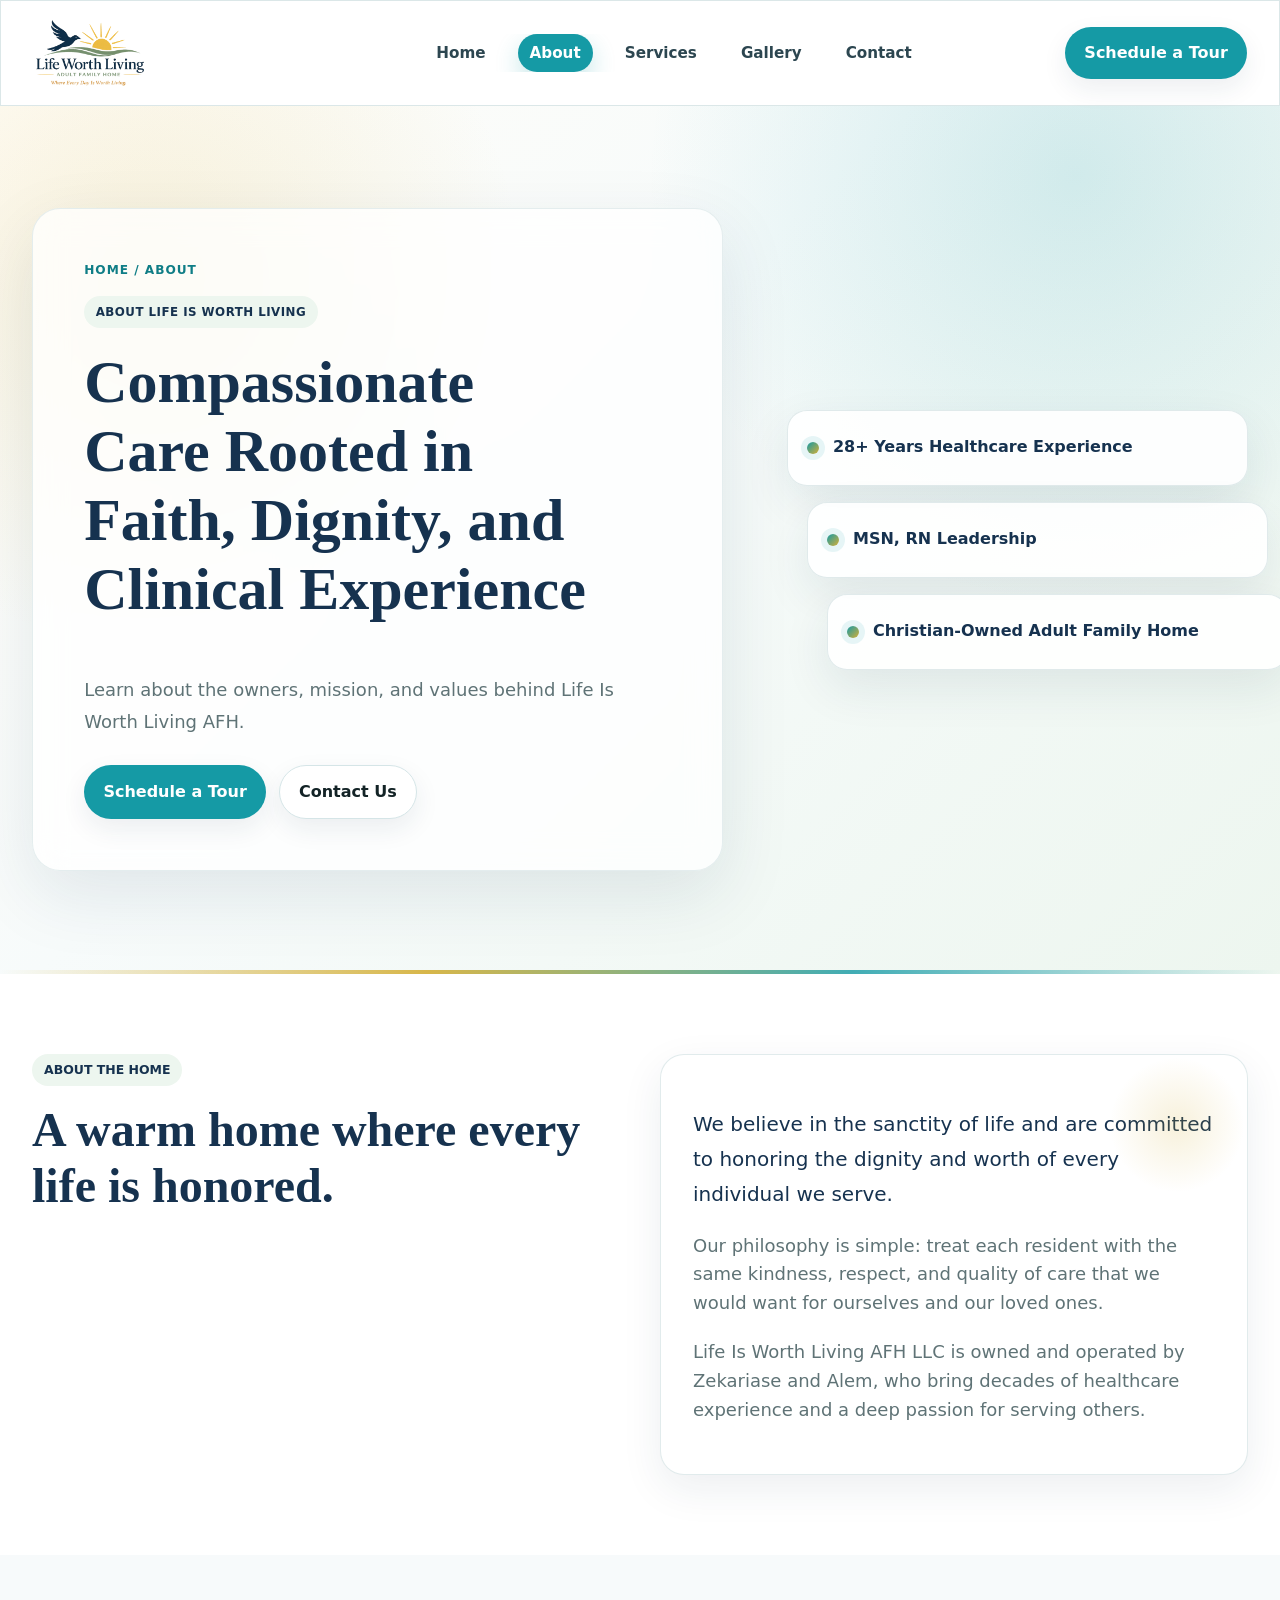
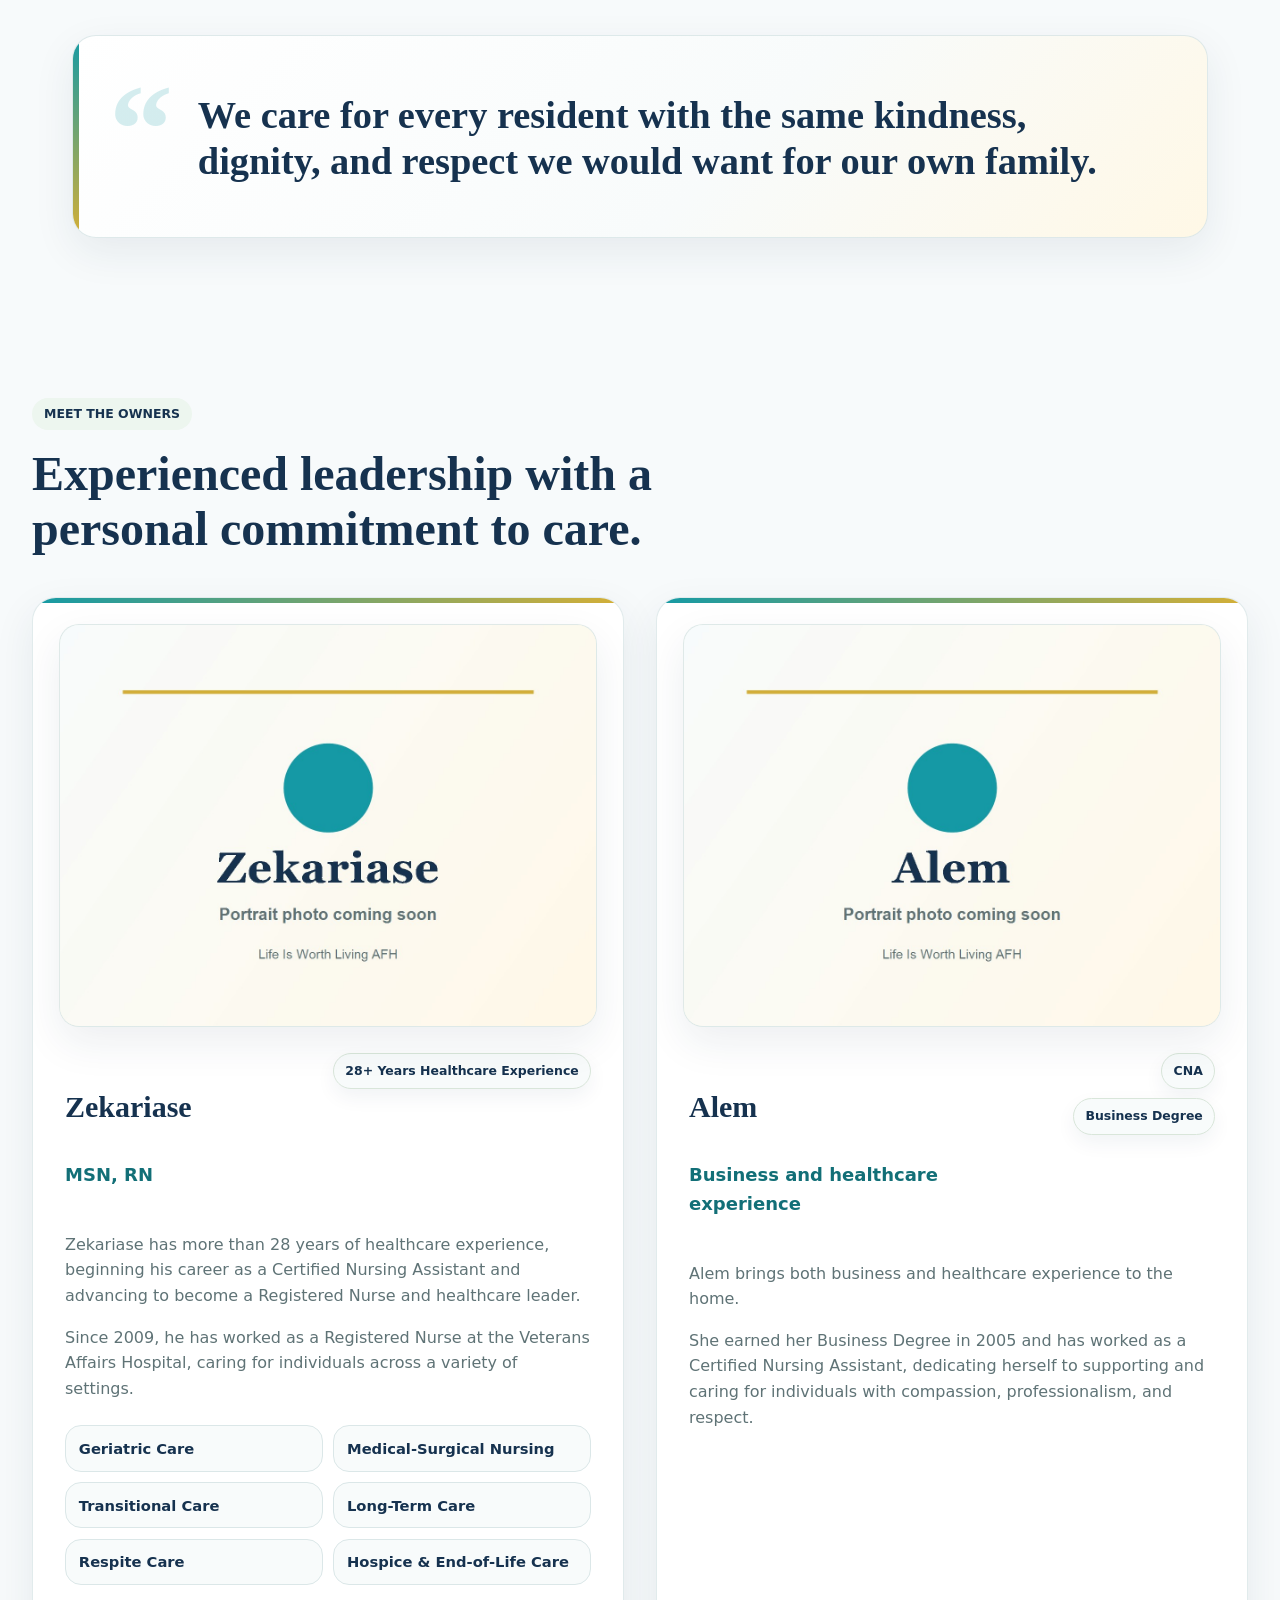
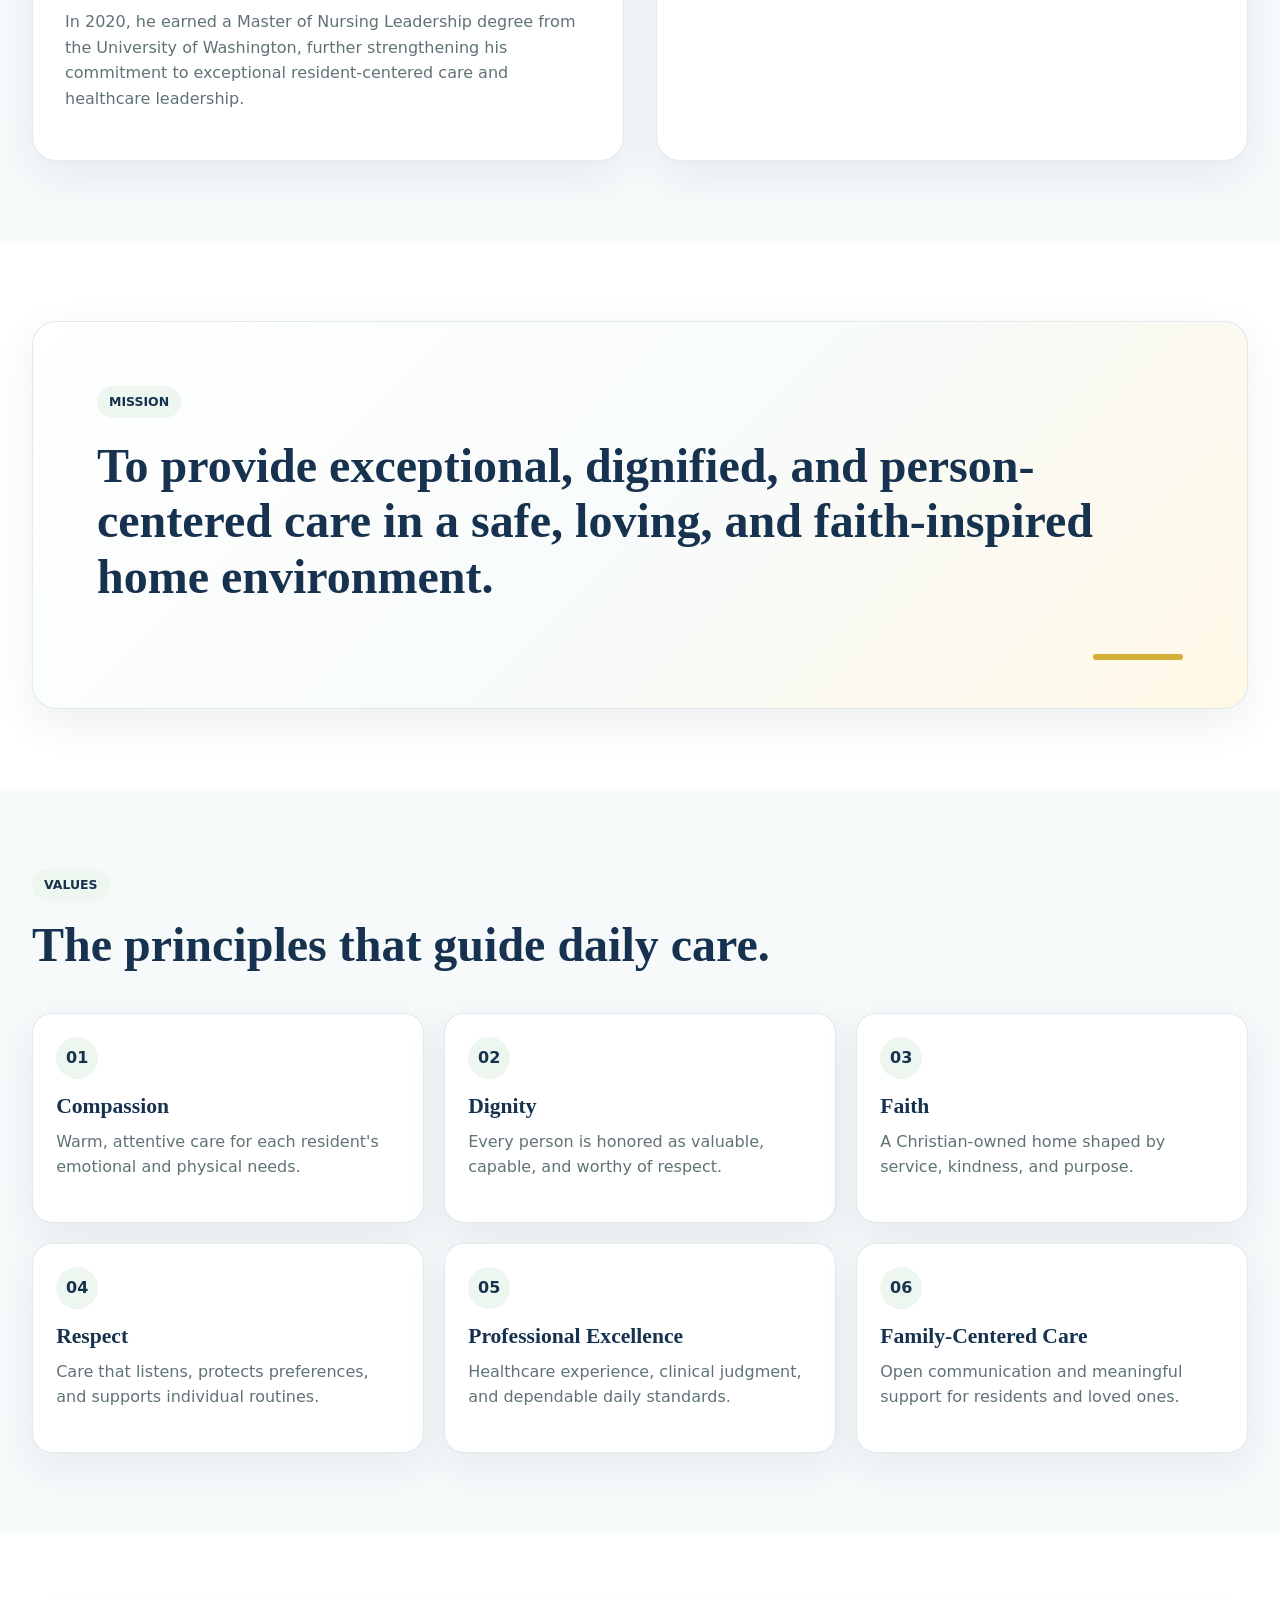
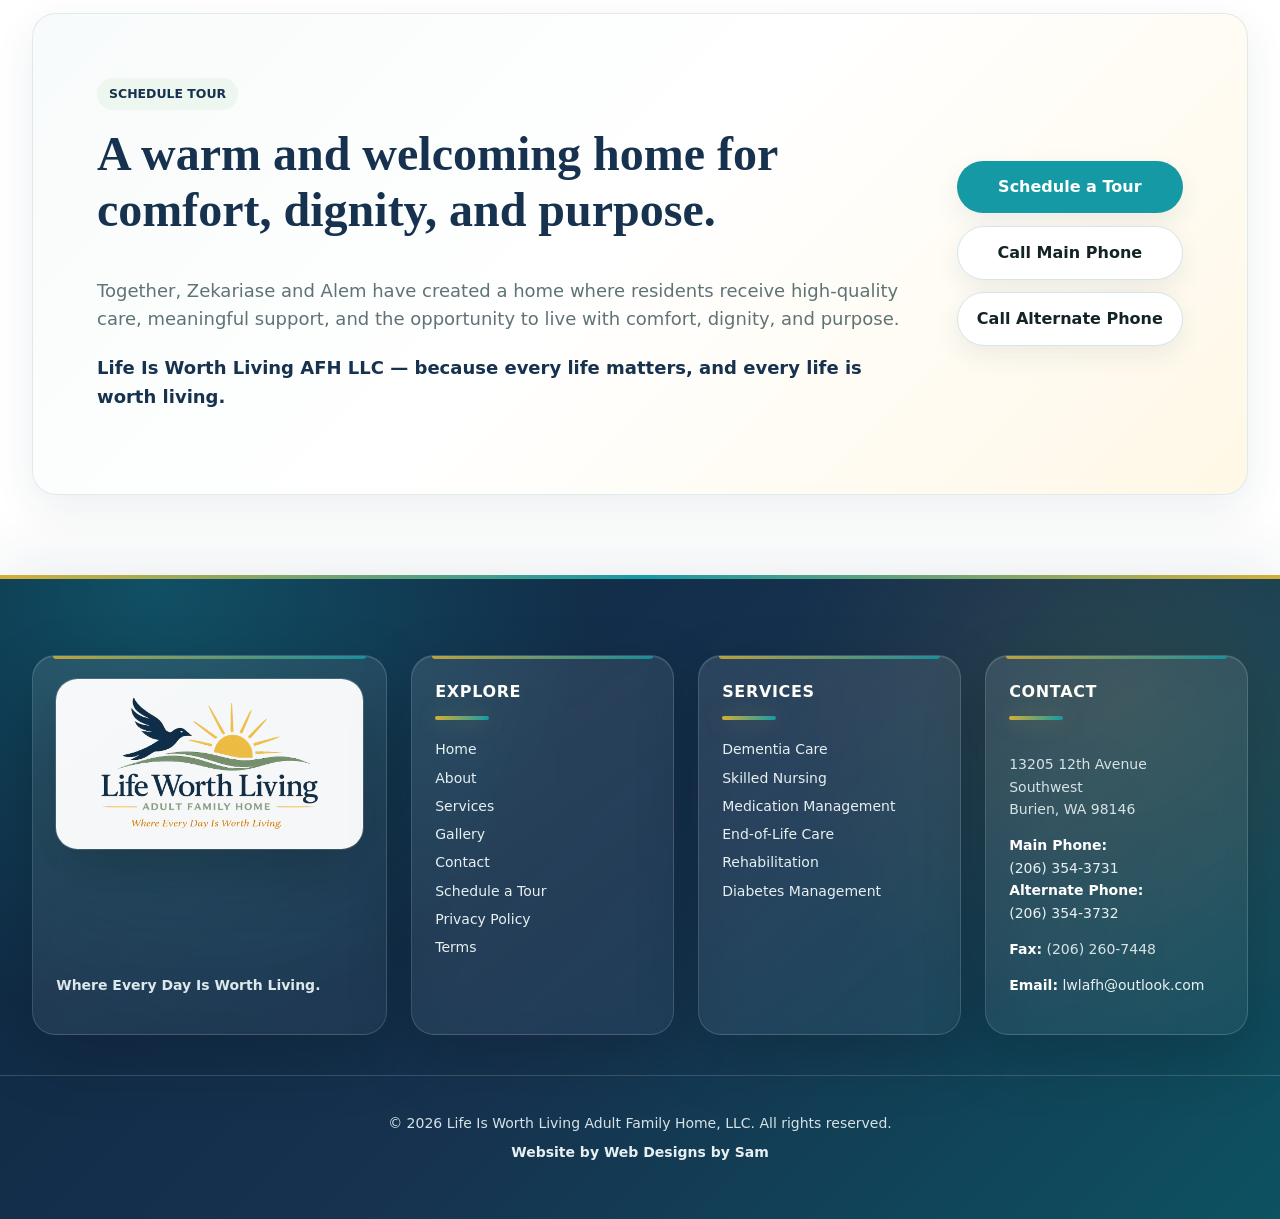
==== commit 3098ffc2: "Upgrade AFH care overview and tour experience" ====
--- a/about/index.html
+++ b/about/index.html
@@ -15,7 +15,7 @@
   <meta name="twitter:image" content="https://www.lifeworthlivingafh.com/assets/social/og-image.jpg?v=2">
   <link rel="icon" type="image/png" href="../favicon.png">
   <link rel="apple-touch-icon" href="../apple-touch-icon.png">
-  <link rel="stylesheet" href="../styles.css?v=15a7feb">
+  <link rel="stylesheet" href="../styles.css?v=care2026">
   <script type="application/ld+json">{"@context":"https://schema.org","@type":"NursingHome","name":"Life Is Worth Living Adult Family Home, LLC","description":"Christian-owned Adult Family Home in Burien, WA providing compassionate, respectful, and personalized care with experienced healthcare leadership.","address":{"@type":"PostalAddress","streetAddress":"13205 12th Avenue Southwest","addressLocality":"Burien","addressRegion":"WA","postalCode":"98146","addressCountry":"US"},"telephone":["(206) 354-3731","(206) 354-3732"],"email":"lwlafh@outlook.com","url":"https://www.lifeworthlivingafh.com","image":"https://www.lifeworthlivingafh.com/assets/social/og-image.jpg?v=2","openingHours":"Mo-Su 00:00-23:59"}</script>
 </head>
 <body>
@@ -82,6 +82,6 @@
     </div>
     <div class="footer-bottom mx-auto max-w-7xl px-4 sm-px-6 lg-px-8 pt-8 mt-8 text-center text-sm text-muted"><p>&copy; 2026 Life Is Worth Living Adult Family Home, LLC. All rights reserved.</p><p class="mt-2"><a class="footer-link designer-credit" href="https://www.afhdesignsbysam.com/" target="_blank" rel="noopener">Website by Web Designs by Sam</a></p></div>
   </footer>
-  <script src="../assets/js/site.js?v=15a7feb" defer></script>
+  <script src="../assets/js/site.js?v=care2026" defer></script>
 </body>
 </html>
--- a/styles.css
+++ b/styles.css
@@ -93,3 +93,16 @@
 
 /* Final premium hero, map, and social-preview polish */
 .home-image-hero{background-position:center 52%;min-height:clamp(78vh,86vh,92vh)}.home-image-hero:before{background:linear-gradient(90deg,rgba(9,34,56,.66) 0%,rgba(14,82,91,.44) 47%,rgba(14,82,91,.15) 76%,rgba(255,253,248,.05) 100%)}.home-image-hero-overlay{background:radial-gradient(circle at 22% 30%,rgba(212,175,55,.16),rgba(212,175,55,0) 34%),linear-gradient(180deg,rgba(6,24,39,.08) 0%,rgba(6,24,39,.28) 100%)}.home-image-hero-copy{max-width:740px}.home-image-hero h1{max-width:720px;letter-spacing:0;text-shadow:0 10px 34px rgba(3,15,24,.32)}.home-image-hero p{max-width:660px;color:#fff9ef;text-shadow:0 5px 22px rgba(3,15,24,.3)}.hero-kicker{background:rgba(255,253,248,.16);border-color:rgba(255,253,248,.38);box-shadow:0 16px 44px rgba(3,15,24,.18),inset 0 1px 0 rgba(255,255,255,.24);padding:.58rem .9rem;color:#fff8e6}.home-image-hero .btn{min-width:178px;box-shadow:0 18px 46px rgba(3,15,24,.2)}.home-image-hero .btn-primary{background:linear-gradient(135deg,var(--teal),#0f7d86);box-shadow:0 18px 46px rgba(21,154,165,.34)}.home-image-hero .btn-primary:hover,.btn-hero-secondary:hover{transform:translateY(-2px)}.btn-hero-secondary{background:rgba(255,253,248,.95);border-color:rgba(255,255,255,.72);box-shadow:0 18px 46px rgba(3,15,24,.18)}.hero-trust-badges{display:flex;flex-wrap:wrap;gap:.65rem;margin-top:1.35rem}.hero-trust-badges span{display:inline-flex;align-items:center;min-height:38px;border:1px solid rgba(255,255,255,.32);border-radius:9999px;background:rgba(255,255,255,.14);backdrop-filter:blur(14px);padding:.5rem .78rem;color:#fff8e6;font-size:.85rem;font-weight:900;box-shadow:0 10px 28px rgba(3,15,24,.14)}.contact-map-section{background:linear-gradient(180deg,#f8fbfb 0%,#fffdf8 100%)}.contact-map-heading{max-width:760px}.contact-map-actions{display:flex;align-items:center;gap:.85rem;flex-wrap:wrap}.contact-map-address{display:grid;gap:.15rem;border:1px solid rgba(219,231,232,.9);border-radius:1.25rem;background:rgba(255,255,255,.9);box-shadow:0 14px 42px rgba(22,50,79,.08);padding:1rem 1.15rem;color:var(--navy)}.contact-map-address span{color:#5f7376}.contact-map-wide{width:100%;min-height:460px;border-radius:1.5rem;background:#f8fbfb;box-shadow:0 24px 70px rgba(22,50,79,.13)}.contact-map-wide iframe{display:block;width:100%;height:460px;min-height:460px;border:0}.map-embed-card iframe{height:460px;min-height:460px}.map-embed-card{min-height:460px}@media(max-width:767px){.home-image-hero{min-height:clamp(72vh,80vh,86vh);background-position:center}.home-image-hero:before{background:linear-gradient(180deg,rgba(7,28,47,.55) 0%,rgba(14,82,91,.4) 48%,rgba(7,28,47,.62) 100%)}.home-image-hero-content{padding-top:3.75rem;padding-bottom:3.25rem}.home-image-hero h1.text-4xl{font-size:clamp(1.78rem,7.4vw,2.28rem);line-height:1.12}.home-image-hero p{font-size:.98rem;line-height:1.62}.hero-trust-badges{gap:.5rem}.hero-trust-badges span{min-height:34px;font-size:.76rem;padding:.42rem .62rem}.contact-map-section{padding-top:4rem;padding-bottom:4rem}.contact-map-section>.mx-auto{width:min(calc(100vw - 1.25rem),390px)}.contact-map-actions{display:grid;grid-template-columns:1fr}.contact-map-actions .btn{width:100%}.contact-map-wide{border-radius:1.15rem;min-height:390px}.contact-map-wide iframe{height:390px;min-height:390px}.map-embed-card,.map-embed-card iframe{min-height:390px;height:390px}}
+
+/* Premium SaaS visual refinement */
+.home-image-hero:before{background:linear-gradient(90deg,rgba(9,34,56,.56) 0%,rgba(14,82,91,.34) 48%,rgba(14,82,91,.1) 76%,rgba(255,253,248,.08) 100%)}.home-image-hero-overlay{background:radial-gradient(circle at 20% 28%,rgba(212,175,55,.18),rgba(212,175,55,0) 34%),linear-gradient(180deg,rgba(6,24,39,.04) 0%,rgba(6,24,39,.2) 100%)}.home-image-hero-copy{position:relative;border:1px solid rgba(255,255,255,.22);border-radius:1.75rem;background:linear-gradient(135deg,rgba(7,28,47,.2),rgba(7,28,47,.08));box-shadow:0 28px 90px rgba(3,15,24,.18),inset 0 1px 0 rgba(255,255,255,.18);padding:clamp(1.2rem,3vw,2.1rem);backdrop-filter:blur(8px)}.home-image-hero .btn-primary{background:linear-gradient(135deg,#16a6b0,#0f7d86);box-shadow:0 20px 54px rgba(21,154,165,.42)}.btn-hero-secondary{box-shadow:0 20px 54px rgba(3,15,24,.2)}.warm-gallery .max-w-7xl{max-width:84rem}.gallery-story{border-radius:1.75rem;border-color:rgba(219,231,232,.92);box-shadow:0 26px 80px rgba(22,50,79,.11),0 1px 0 rgba(255,255,255,.8) inset;padding:clamp(1rem,2.4vw,1.6rem)}.gallery-story:after{content:"";position:absolute;left:0;top:0;bottom:0;width:5px;background:linear-gradient(180deg,var(--teal),var(--gold));opacity:.72}.gallery-story-feature{grid-template-columns:minmax(0,.54fr) minmax(0,1.46fr);padding:clamp(1rem,2.5vw,1.8rem)}.warm-gallery-card{display:flex;flex-direction:column;border-radius:1.5rem;border-color:rgba(205,224,226,.96);background:#fffdf8;box-shadow:0 22px 62px rgba(22,50,79,.1),0 1px 0 rgba(255,255,255,.9) inset}.warm-gallery-card:hover{transform:translateY(-5px);border-color:rgba(21,154,165,.36);box-shadow:0 32px 86px rgba(22,50,79,.16)}.warm-gallery-card picture{flex:1 1 auto;min-height:0}.warm-gallery-card img{aspect-ratio:16/11;min-height:310px}.warm-gallery-grid .warm-gallery-card img{aspect-ratio:4/5;min-height:420px}.warm-gallery-grid.single{grid-template-columns:minmax(0,.9fr)}.warm-gallery-grid.single .warm-gallery-card img{aspect-ratio:16/10;min-height:440px}.warm-gallery-feature img{aspect-ratio:16/9;min-height:520px}.warm-gallery-card figcaption{flex:0 0 auto;padding:.85rem 1.05rem;color:#3f575c;font-size:.92rem;line-height:1.45;background:linear-gradient(135deg,#fff,#fffdf8);border-top:1px solid rgba(219,231,232,.68)}.gallery-story-feature .warm-gallery-card{border-radius:1.5rem}.gallery-story-feature .warm-gallery-card figcaption{padding:.95rem 1.1rem}.site-footer.bg-ink{background:radial-gradient(circle at 12% 0%,rgba(21,154,165,.35),rgba(21,154,165,0) 34%),radial-gradient(circle at 88% 20%,rgba(212,175,55,.12),rgba(212,175,55,0) 28%),linear-gradient(135deg,#0d2740 0%,#16324f 52%,#0d5260 100%)}.site-footer{padding-top:4.75rem;padding-bottom:3rem}.site-footer .brand-logo-footer{width:min(365px,92vw);max-height:185px;border-radius:1.35rem;padding:.72rem;box-shadow:0 22px 62px rgba(0,0,0,.22),0 0 0 1px rgba(255,255,255,.16)}.site-footer .footer-grid{gap:clamp(2rem,4vw,3.5rem)}.footer-heading{font-size:1rem!important;letter-spacing:.04em;color:#fffdf8!important}.footer-heading:after{width:54px;height:4px;box-shadow:0 0 22px rgba(212,175,55,.35)}.site-footer address{position:relative;border:1px solid rgba(255,255,255,.14);border-radius:1.25rem;background:rgba(255,255,255,.07);box-shadow:0 18px 50px rgba(0,0,0,.16),inset 0 1px 0 rgba(255,255,255,.08);padding:1.15rem;backdrop-filter:blur(10px)}.site-footer .footer-link:hover{color:#fff8e6;transform:translateX(4px)}.footer-bottom{margin-top:2.5rem!important}.designer-credit{border-radius:9999px;padding:.25rem .55rem}.designer-credit:hover{background:rgba(255,255,255,.08);box-shadow:0 0 24px rgba(212,175,55,.16)}@media(max-width:900px){.gallery-story-feature{grid-template-columns:1fr}.warm-gallery-card img,.warm-gallery-grid .warm-gallery-card img,.warm-gallery-grid.single .warm-gallery-card img,.warm-gallery-feature img{aspect-ratio:4/3;min-height:0}}@media(max-width:767px){.home-image-hero-copy{border-radius:1.25rem;padding:1rem;background:linear-gradient(135deg,rgba(7,28,47,.12),rgba(7,28,47,.04));backdrop-filter:blur(4px)}.warm-gallery.py-20{padding-top:3.5rem;padding-bottom:3.5rem}.gallery-story{border-radius:1.25rem;padding:.8rem}.gallery-story:after{width:3px}.gallery-story+.gallery-story{margin-top:2rem}.gallery-story-copy{padding:.25rem .2rem}.gallery-story-copy p{font-size:.95rem;line-height:1.55}.warm-gallery-grid{gap:1rem;margin-top:1rem}.warm-gallery-card{border-radius:1.25rem}.warm-gallery-card img,.warm-gallery-grid .warm-gallery-card img,.warm-gallery-grid.single .warm-gallery-card img,.warm-gallery-feature img{aspect-ratio:4/3;min-height:260px}.warm-gallery-card figcaption{padding:.72rem .85rem;font-size:.86rem;line-height:1.42}.site-footer{padding-top:3.5rem}.site-footer .brand-logo-footer{width:min(315px,92vw);max-height:165px}.site-footer address{padding:1rem}.footer-heading{font-size:.95rem!important}}
+.warm-gallery-card figcaption{display:flex;align-items:center;min-height:78px}.gallery-story-feature .warm-gallery-card figcaption{min-height:92px}.site-footer .footer-grid{grid-template-columns:minmax(300px,1.35fr) repeat(3,minmax(0,1fr))}@media(max-width:900px){.site-footer .footer-grid{grid-template-columns:repeat(2,minmax(0,1fr))}}@media(max-width:767px){.warm-gallery-card img,.warm-gallery-grid .warm-gallery-card img,.warm-gallery-grid.single .warm-gallery-card img,.warm-gallery-feature img{min-height:280px}.warm-gallery-card figcaption{min-height:72px}.gallery-story-feature .warm-gallery-card figcaption{min-height:78px}.site-footer .footer-grid{grid-template-columns:1fr}}
+
+/* Senior-friendly gallery and full-width map refinement */
+.warm-gallery-card,.gallery-story-feature .warm-gallery-card,.warm-gallery-grid.single .warm-gallery-card{width:100%;max-width:none;justify-self:stretch}.warm-gallery-card picture{width:100%;height:auto}.warm-gallery-card img,.warm-gallery-grid .warm-gallery-card img,.warm-gallery-grid.single .warm-gallery-card img,.warm-gallery-feature img{display:block;width:100%!important;max-width:none;height:clamp(420px,42vw,600px)!important;min-height:0;object-fit:cover;object-position:center}.warm-gallery-grid{align-items:stretch}.gallery-story-feature{grid-template-columns:minmax(0,.48fr) minmax(0,1.52fr)}.warm-gallery-feature img{height:clamp(540px,46vw,680px)!important}.visit-map-grid{display:grid;grid-template-columns:1fr!important}.visit-card{width:100%;max-width:none}.map-embed-card,.contact-map-wide{width:100%;max-width:none}.map-embed-card iframe,.contact-map-wide iframe{width:100%!important}.visit-map-section .max-w-7xl,.contact-map-section .max-w-7xl{max-width:100%;width:100%;padding-left:clamp(1rem,4vw,4rem);padding-right:clamp(1rem,4vw,4rem)}@media(max-width:900px){.gallery-story-feature{grid-template-columns:1fr}.warm-gallery-card img,.warm-gallery-grid .warm-gallery-card img,.warm-gallery-grid.single .warm-gallery-card img,.warm-gallery-feature img{height:clamp(330px,70vw,520px)!important}.warm-gallery-feature img{height:clamp(380px,76vw,560px)!important}}@media(max-width:767px){.warm-gallery-card img,.warm-gallery-grid .warm-gallery-card img,.warm-gallery-grid.single .warm-gallery-card img,.warm-gallery-feature img{height:clamp(300px,74vw,390px)!important}.warm-gallery-feature img{height:clamp(340px,82vw,430px)!important}.visit-map-section .max-w-7xl,.contact-map-section .max-w-7xl{width:100%;padding-left:.75rem;padding-right:.75rem}.map-embed-card,.contact-map-wide{border-radius:1.05rem}.map-embed-card iframe,.contact-map-wide iframe{height:420px!important;min-height:420px!important}}
+/* Larger, senior-friendly media cards */
+.warm-gallery-grid.single{grid-template-columns:1fr!important}.warm-gallery-card{margin:0}.warm-gallery-card picture{display:block;width:100%;overflow:hidden}.warm-gallery-grid.single .warm-gallery-card img{height:clamp(500px,44vw,660px)!important}.gallery-story:not(.gallery-story-feature) .warm-gallery-card{margin-top:.15rem}.map-embed-card,.contact-map-wide{display:block;overflow:hidden}@media(max-width:767px){.gallery-story{padding:.65rem}.warm-gallery-grid.single .warm-gallery-card img,.warm-gallery-card img,.warm-gallery-grid .warm-gallery-card img{height:clamp(330px,86vw,430px)!important}.warm-gallery-feature img{height:clamp(370px,92vw,460px)!important}.warm-gallery-card figcaption{font-size:.93rem;line-height:1.48}.map-embed-card,.contact-map-wide{width:100vw;max-width:100vw;margin-left:calc(50% - 50vw);margin-right:calc(50% - 50vw);border-radius:0}.map-embed-card iframe,.contact-map-wide iframe{height:420px!important;min-height:420px!important}}
+/* Premium consistent footer cards */
+.site-footer .footer-grid{align-items:stretch!important;gap:clamp(1rem,2.4vw,1.5rem)!important}.site-footer .footer-grid>div{position:relative;display:flex;flex-direction:column;height:100%;min-height:100%;border:1px solid rgba(255,255,255,.14);border-radius:1.45rem;background:linear-gradient(145deg,rgba(255,255,255,.105),rgba(255,255,255,.045));box-shadow:0 22px 64px rgba(0,0,0,.18),inset 0 1px 0 rgba(255,255,255,.12);padding:clamp(1.15rem,2.2vw,1.45rem);backdrop-filter:blur(10px);transition:transform .2s ease,box-shadow .2s ease,border-color .2s ease}.site-footer .footer-grid>div:before{content:"";position:absolute;left:1.25rem;right:1.25rem;top:0;height:3px;border-radius:0 0 9999px 9999px;background:linear-gradient(90deg,var(--gold),var(--teal));opacity:.85}.site-footer .footer-grid>div:hover{transform:translateY(-3px);border-color:rgba(212,175,55,.34);box-shadow:0 28px 78px rgba(0,0,0,.24),0 0 34px rgba(21,154,165,.08),inset 0 1px 0 rgba(255,255,255,.14)}.site-footer .footer-brand-col,.site-footer .footer-grid>div:first-child{justify-content:flex-start}.site-footer .brand-logo-footer{width:min(320px,100%)!important;max-height:170px!important;margin:0 0 1rem!important;align-self:flex-start}.site-footer .footer-heading{margin:0!important}.site-footer .footer-heading:after{display:block;margin-top:.72rem;margin-bottom:.2rem}.site-footer .footer-grid>div>div.mt-4{margin-top:1rem!important}.site-footer address{margin-top:1rem!important;border:0!important;border-radius:0!important;background:transparent!important;box-shadow:none!important;padding:0!important;backdrop-filter:none!important}.site-footer .footer-link{line-height:1.45}.site-footer .footer-brand-col p,.site-footer .footer-grid>div:first-child p{margin-top:auto;color:#dce9ea!important;font-weight:700}@media(max-width:900px){.site-footer .footer-grid{grid-template-columns:repeat(2,minmax(0,1fr))!important}.site-footer .footer-grid>div{min-height:auto}}@media(max-width:767px){.site-footer .footer-grid{grid-template-columns:1fr!important;gap:1rem!important}.site-footer .footer-grid>div{border-radius:1.2rem;padding:1.1rem}.site-footer .brand-logo-footer{width:min(300px,100%)!important;max-height:155px!important}.site-footer .footer-grid>div:hover{transform:none}}
+/* Premium SaaS healthcare care and tour systems */
+.care-overview-section,.tour-experience-section,.family-decision-section{position:relative;overflow:hidden}.care-overview-section:before,.tour-experience-section:before,.family-decision-section:before{content:"";position:absolute;inset:0;background:radial-gradient(circle at 10% 8%,rgba(21,154,165,.09),rgba(21,154,165,0) 28%),radial-gradient(circle at 90% 18%,rgba(212,175,55,.1),rgba(212,175,55,0) 26%);pointer-events:none}.care-overview-section>.mx-auto,.tour-experience-section>.mx-auto,.family-decision-section>.mx-auto{position:relative;z-index:1}.care-overview-heading{max-width:850px}.care-overview-grid{display:grid;grid-template-columns:repeat(4,minmax(0,1fr));gap:1.15rem}.care-overview-card,.tour-command-card,.decision-checklist article{position:relative;border:1px solid rgba(205,224,226,.9);border-radius:1.45rem;background:linear-gradient(145deg,rgba(255,255,255,.98),rgba(255,253,248,.92));box-shadow:0 20px 60px rgba(22,50,79,.09),inset 0 1px 0 rgba(255,255,255,.88);padding:1.25rem;transition:transform .22s ease,box-shadow .22s ease,border-color .22s ease}.care-overview-card:after,.tour-command-card:after,.decision-checklist article:after{content:"";position:absolute;left:1.15rem;right:1.15rem;top:0;height:3px;border-radius:0 0 9999px 9999px;background:linear-gradient(90deg,var(--teal),var(--gold));opacity:.76}.care-overview-card:hover,.tour-command-card:hover,.decision-checklist article:hover{transform:translateY(-4px);border-color:rgba(21,154,165,.34);box-shadow:0 30px 78px rgba(22,50,79,.14)}.care-icon{display:inline-flex;align-items:center;justify-content:center;width:2.35rem;height:2.35rem;border-radius:.85rem;background:linear-gradient(135deg,#eafafa,#fff8e6);color:var(--teal);font-weight:900;font-size:.82rem;box-shadow:0 10px 24px rgba(21,154,165,.12)}.care-overview-card h3,.tour-command-card strong,.decision-checklist strong{display:block;margin-top:1rem;color:var(--navy);font-family:"Playfair Display",Georgia,"Times New Roman",serif;font-size:1.23rem;line-height:1.18}.care-overview-card p,.tour-command-card p,.decision-checklist span{display:block;margin-top:.65rem;color:#5f7376;line-height:1.62}.tour-command-center{display:grid;grid-template-columns:minmax(0,.94fr) minmax(360px,1.06fr);gap:clamp(1.5rem,4vw,3rem);align-items:center;border:1px solid rgba(205,224,226,.9);border-radius:2rem;background:linear-gradient(135deg,#fff 0%,#f8fbfb 52%,#fff8e8 100%);box-shadow:0 26px 82px rgba(22,50,79,.12);padding:clamp(1.2rem,4vw,3rem)}.tour-command-grid{display:grid;grid-template-columns:repeat(2,minmax(0,1fr));gap:1rem}.tour-command-card{min-height:160px}.tour-command-card strong{font-family:Inter,ui-sans-serif,system-ui,sans-serif;font-size:1rem}.availability-card{background:linear-gradient(145deg,#fff,#f2fbfa)}.availability-dot{display:inline-flex;width:.82rem;height:.82rem;border-radius:9999px;background:#22c55e;box-shadow:0 0 0 7px rgba(34,197,94,.13),0 0 22px rgba(34,197,94,.34)}.tour-command-actions{display:flex;flex-wrap:wrap;gap:.8rem}.decision-checklist{display:grid;gap:1rem}.decision-checklist article{padding:1.25rem 1.35rem}.quick-contact-card{position:relative;display:flex;flex-direction:column;gap:.35rem;border:1px solid rgba(205,224,226,.92);border-radius:1.3rem;background:linear-gradient(145deg,#fff,#fffdf8);box-shadow:0 18px 48px rgba(22,50,79,.08);padding:1.15rem;transition:transform .2s ease,box-shadow .2s ease,border-color .2s ease}.quick-contact-card:before{content:"";position:absolute;left:1rem;top:1rem;width:.55rem;height:.55rem;border-radius:9999px;background:linear-gradient(135deg,var(--teal),var(--gold));box-shadow:0 0 0 6px rgba(21,154,165,.09)}.quick-contact-card span,.quick-contact-card strong{padding-left:1.15rem}.quick-contact-card span{color:#5f7376;font-weight:800;font-size:.8rem;text-transform:uppercase}.quick-contact-card strong{color:var(--navy);line-height:1.35}.quick-contact-card:hover{transform:translateY(-3px);border-color:rgba(21,154,165,.36);box-shadow:0 26px 66px rgba(22,50,79,.13)}.care-inquiry-form{background:linear-gradient(145deg,#fff,#fffdf8)!important;border-color:rgba(205,224,226,.96)!important;box-shadow:0 24px 72px rgba(22,50,79,.12)!important}.care-inquiry-form .input{min-height:52px;border-radius:1rem;border-color:rgba(205,224,226,.96);box-shadow:0 8px 22px rgba(22,50,79,.04)}.care-inquiry-form textarea.input{min-height:132px}.reveal-on-scroll{opacity:0;transform:translateY(18px);transition:opacity .56s ease,transform .56s ease}.reveal-on-scroll.is-visible{opacity:1;transform:translateY(0)}@media(max-width:1100px){.care-overview-grid{grid-template-columns:repeat(2,minmax(0,1fr))}.tour-command-center{grid-template-columns:1fr}.tour-command-grid{grid-template-columns:repeat(2,minmax(0,1fr))}}@media(max-width:767px){.care-overview-grid,.tour-command-grid{grid-template-columns:1fr}.care-overview-card,.tour-command-card,.decision-checklist article{border-radius:1.2rem;padding:1.05rem}.tour-command-center{border-radius:1.35rem;padding:1rem}.tour-command-actions .btn{width:100%}.quick-contact-card:hover,.care-overview-card:hover,.tour-command-card:hover,.decision-checklist article:hover{transform:none}.reveal-on-scroll{opacity:1;transform:none;transition:none}}@media(prefers-reduced-motion:reduce){.reveal-on-scroll{opacity:1!important;transform:none!important;transition:none!important}}
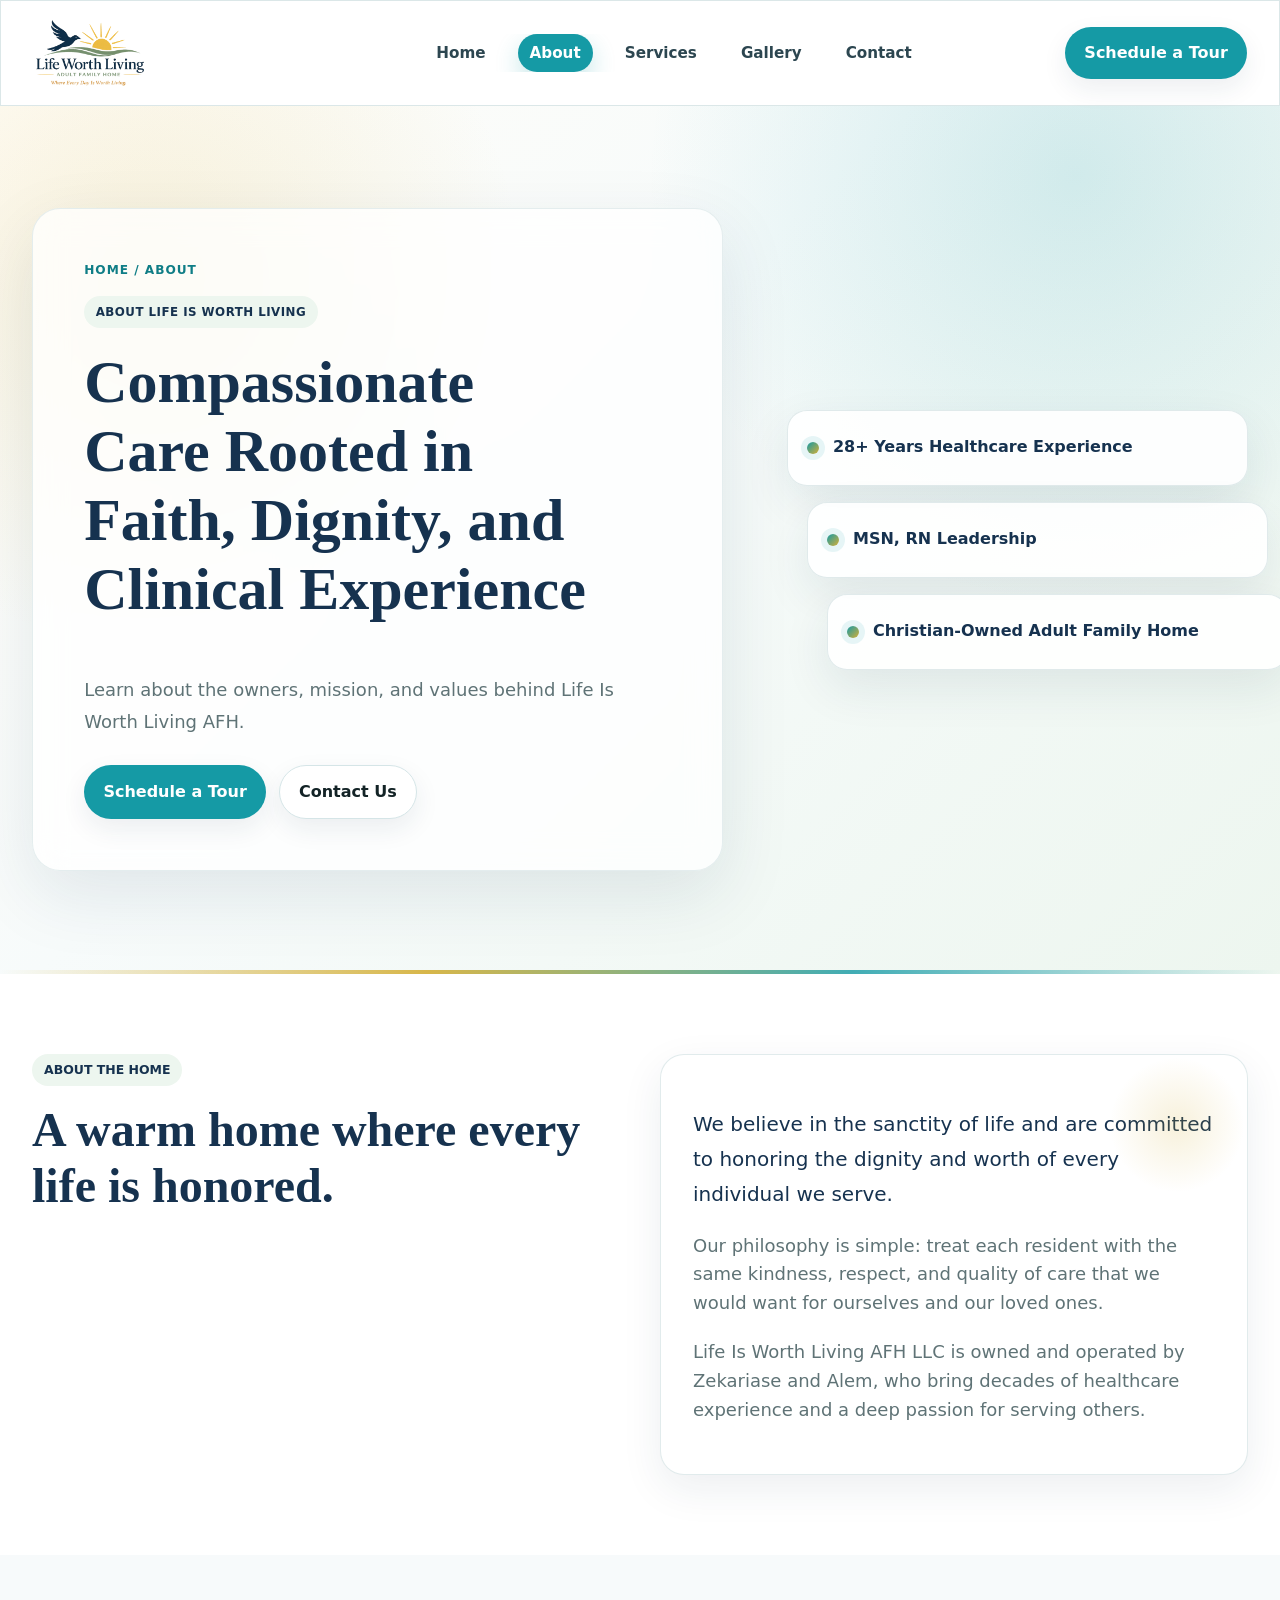
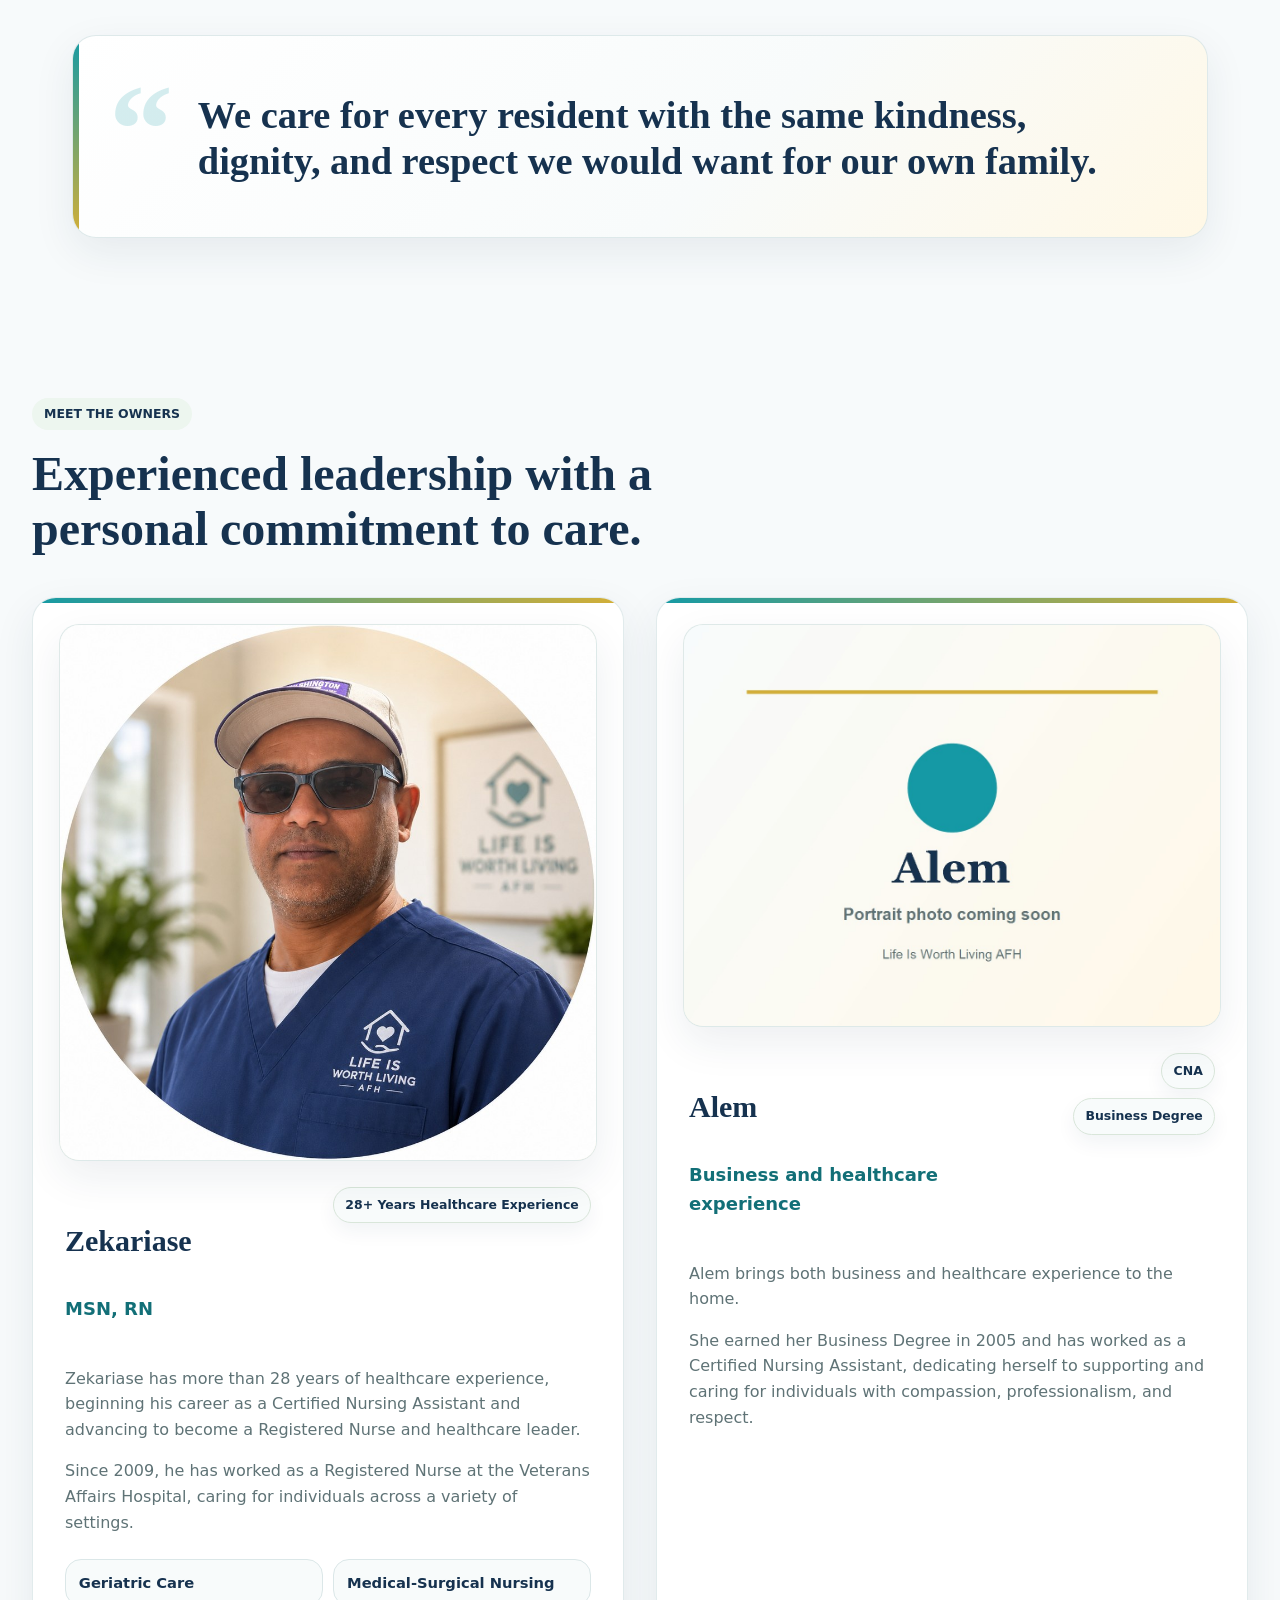
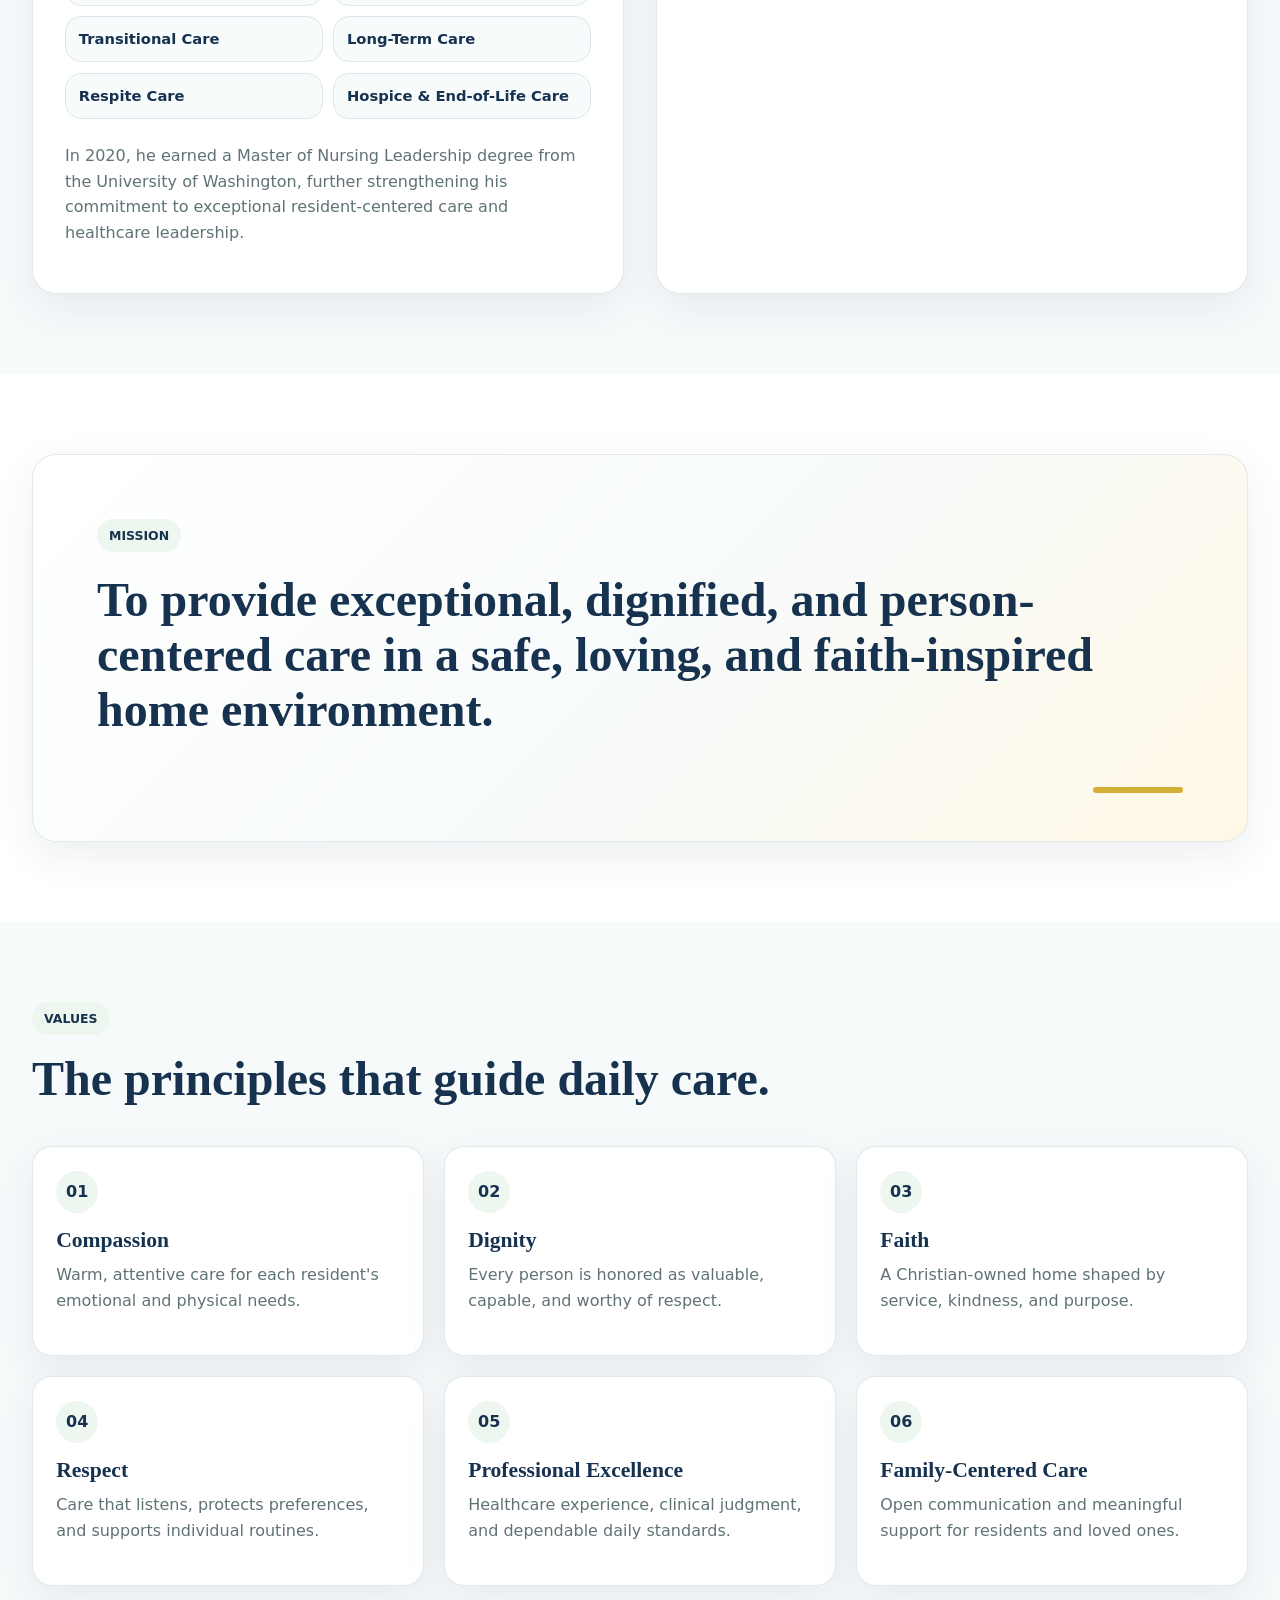
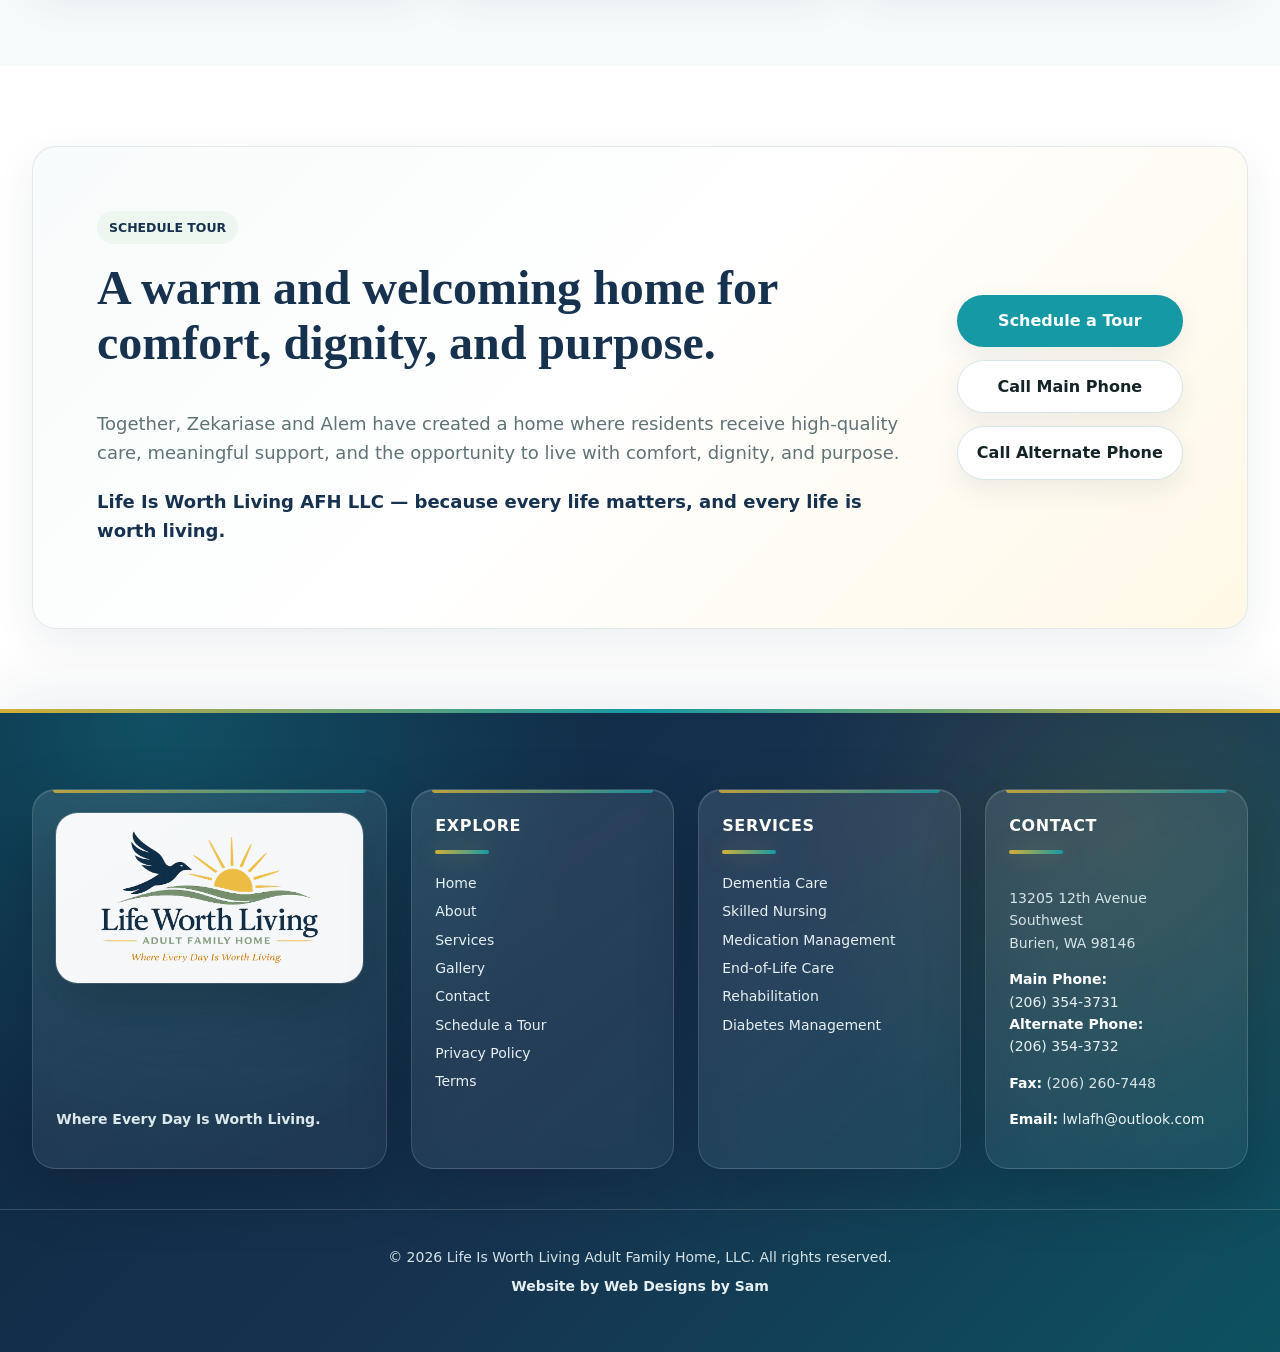
==== commit 820c8301: "Update living room and owner photography" ====
--- a/about/index.html
+++ b/about/index.html
@@ -15,7 +15,7 @@
   <meta name="twitter:image" content="https://www.lifeworthlivingafh.com/assets/social/og-image.jpg?v=2">
   <link rel="icon" type="image/png" href="../favicon.png">
   <link rel="apple-touch-icon" href="../apple-touch-icon.png">
-  <link rel="stylesheet" href="../styles.css?v=care2026">
+  <link rel="stylesheet" href="../styles.css?v=photo2026">
   <script type="application/ld+json">{"@context":"https://schema.org","@type":"NursingHome","name":"Life Is Worth Living Adult Family Home, LLC","description":"Christian-owned Adult Family Home in Burien, WA providing compassionate, respectful, and personalized care with experienced healthcare leadership.","address":{"@type":"PostalAddress","streetAddress":"13205 12th Avenue Southwest","addressLocality":"Burien","addressRegion":"WA","postalCode":"98146","addressCountry":"US"},"telephone":["(206) 354-3731","(206) 354-3732"],"email":"lwlafh@outlook.com","url":"https://www.lifeworthlivingafh.com","image":"https://www.lifeworthlivingafh.com/assets/social/og-image.jpg?v=2","openingHours":"Mo-Su 00:00-23:59"}</script>
 </head>
 <body>
@@ -51,7 +51,7 @@
     <section class="py-16 bg-gray-50"><div class="mx-auto max-w-5xl px-4 sm-px-6 lg-px-8"><figure class="owner-quote rounded-3xl border shadow-card"><span class="quote-mark" aria-hidden="true">&ldquo;</span><blockquote>We care for every resident with the same kindness, dignity, and respect we would want for our own family.</blockquote></figure></div></section>
 
     <!-- Meet the Owners -->
-    <section class="py-20 bg-gray-50"><div class="mx-auto max-w-7xl px-4 sm-px-6 lg-px-8"><div class="max-w-3xl"><span class="section-label">Meet the Owners</span><h2 class="mt-4 text-3xl md-text-5xl font-extrabold leading-tight">Experienced leadership with a personal commitment to care.</h2></div><div class="mt-10 grid lg-grid-cols-2 gap-8"><article class="owner-card p-8 rounded-3xl bg-white border shadow-card hover-lift"><div class="owner-portrait-frame"><img src="../assets/images/owner-zekariase.jpg" alt="Portrait placeholder for Zekariase, MSN, RN" width="1200" height="900" loading="lazy" decoding="async"></div><div class="flex items-start justify-between gap-4 mobile-wrap"><div><h3 class="text-3xl font-extrabold">Zekariase</h3><p class="mt-2 text-lg font-bold text-teal">MSN, RN</p></div><div class="credential-stack"><span class="credential-badge">28+ Years Healthcare Experience</span></div></div><p class="mt-6 text-muted">Zekariase has more than 28 years of healthcare experience, beginning his career as a Certified Nursing Assistant and advancing to become a Registered Nurse and healthcare leader.</p><p class="mt-4 text-muted">Since 2009, he has worked as a Registered Nurse at the Veterans Affairs Hospital, caring for individuals across a variety of settings.</p><div class="mt-6 specialty-grid"><span>Geriatric Care</span><span>Medical-Surgical Nursing</span><span>Transitional Care</span><span>Long-Term Care</span><span>Respite Care</span><span>Hospice &amp; End-of-Life Care</span></div><p class="mt-6 text-muted">In 2020, he earned a Master of Nursing Leadership degree from the University of Washington, further strengthening his commitment to exceptional resident-centered care and healthcare leadership.</p></article><article class="owner-card p-8 rounded-3xl bg-white border shadow-card hover-lift"><div class="owner-portrait-frame"><img src="../assets/images/owner-alem.jpg" alt="Portrait placeholder for Alem" width="1200" height="900" loading="lazy" decoding="async"></div><div class="flex items-start justify-between gap-4 mobile-wrap"><div><h3 class="text-3xl font-extrabold">Alem</h3><p class="mt-2 text-lg font-bold text-teal">Business and healthcare experience</p></div><div class="credential-stack"><span class="credential-badge">CNA</span><span class="credential-badge">Business Degree</span></div></div><p class="mt-6 text-muted">Alem brings both business and healthcare experience to the home.</p><p class="mt-4 text-muted">She earned her Business Degree in 2005 and has worked as a Certified Nursing Assistant, dedicating herself to supporting and caring for individuals with compassion, professionalism, and respect.</p></article></div></div></section>
+    <section class="py-20 bg-gray-50"><div class="mx-auto max-w-7xl px-4 sm-px-6 lg-px-8"><div class="max-w-3xl"><span class="section-label">Meet the Owners</span><h2 class="mt-4 text-3xl md-text-5xl font-extrabold leading-tight">Experienced leadership with a personal commitment to care.</h2></div><div class="mt-10 grid lg-grid-cols-2 gap-8"><article class="owner-card p-8 rounded-3xl bg-white border shadow-card hover-lift"><div class="owner-portrait-frame owner-portrait-square"><picture><source srcset="../assets/images/team/zekariase-profile-480.jpg 480w, ../assets/images/team/zekariase-profile-960.jpg 960w, ../assets/images/team/zekariase-profile.jpg 1254w" sizes="(max-width: 767px) 92vw, 50vw"><img src="../assets/images/team/zekariase-profile.jpg" alt="Zekariase, MSN, RN, owner of Life Is Worth Living Adult Family Home" width="1254" height="1254" loading="lazy" decoding="async"></picture></div><div class="flex items-start justify-between gap-4 mobile-wrap"><div><h3 class="text-3xl font-extrabold">Zekariase</h3><p class="mt-2 text-lg font-bold text-teal">MSN, RN</p></div><div class="credential-stack"><span class="credential-badge">28+ Years Healthcare Experience</span></div></div><p class="mt-6 text-muted">Zekariase has more than 28 years of healthcare experience, beginning his career as a Certified Nursing Assistant and advancing to become a Registered Nurse and healthcare leader.</p><p class="mt-4 text-muted">Since 2009, he has worked as a Registered Nurse at the Veterans Affairs Hospital, caring for individuals across a variety of settings.</p><div class="mt-6 specialty-grid"><span>Geriatric Care</span><span>Medical-Surgical Nursing</span><span>Transitional Care</span><span>Long-Term Care</span><span>Respite Care</span><span>Hospice &amp; End-of-Life Care</span></div><p class="mt-6 text-muted">In 2020, he earned a Master of Nursing Leadership degree from the University of Washington, further strengthening his commitment to exceptional resident-centered care and healthcare leadership.</p></article><article class="owner-card p-8 rounded-3xl bg-white border shadow-card hover-lift"><div class="owner-portrait-frame"><img src="../assets/images/owner-alem.jpg" alt="Portrait placeholder for Alem" width="1200" height="900" loading="lazy" decoding="async"></div><div class="flex items-start justify-between gap-4 mobile-wrap"><div><h3 class="text-3xl font-extrabold">Alem</h3><p class="mt-2 text-lg font-bold text-teal">Business and healthcare experience</p></div><div class="credential-stack"><span class="credential-badge">CNA</span><span class="credential-badge">Business Degree</span></div></div><p class="mt-6 text-muted">Alem brings both business and healthcare experience to the home.</p><p class="mt-4 text-muted">She earned her Business Degree in 2005 and has worked as a Certified Nursing Assistant, dedicating herself to supporting and caring for individuals with compassion, professionalism, and respect.</p></article></div></div></section>
 
     <!-- Mission -->
     <section class="py-20 bg-white"><div class="mx-auto max-w-7xl px-4 sm-px-6 lg-px-8"><article class="mission-card rounded-3xl border shadow-soft"><span class="section-label">Mission</span><h2 class="mt-5 text-3xl md-text-5xl font-extrabold leading-tight">To provide exceptional, dignified, and person-centered care in a safe, loving, and faith-inspired home environment.</h2></article></div></section>
@@ -82,6 +82,6 @@
     </div>
     <div class="footer-bottom mx-auto max-w-7xl px-4 sm-px-6 lg-px-8 pt-8 mt-8 text-center text-sm text-muted"><p>&copy; 2026 Life Is Worth Living Adult Family Home, LLC. All rights reserved.</p><p class="mt-2"><a class="footer-link designer-credit" href="https://www.afhdesignsbysam.com/" target="_blank" rel="noopener">Website by Web Designs by Sam</a></p></div>
   </footer>
-  <script src="../assets/js/site.js?v=care2026" defer></script>
+  <script src="../assets/js/site.js?v=saas2026" defer></script>
 </body>
 </html>
--- a/styles.css
+++ b/styles.css
@@ -55,6 +55,7 @@
 
 /* About owner refinements */
 .owner-portrait-frame{position:relative;overflow:hidden;margin:-.35rem -.35rem 1.6rem;border:1px solid rgba(219,231,232,.86);border-radius:1.25rem;background:linear-gradient(135deg,#edf6ef 0%,#fff8e6 100%);box-shadow:0 16px 42px rgba(22,50,79,.08)}.owner-portrait-frame img{display:block;width:100%;aspect-ratio:4/3;object-fit:cover;object-position:center}.owner-quote{position:relative;overflow:hidden;background:linear-gradient(135deg,#fff 0%,#f8fbfb 58%,#fff8e6 100%);padding:clamp(1.7rem,5vw,3.5rem) clamp(1.4rem,5vw,4rem) clamp(1.7rem,5vw,3.25rem);border-color:rgba(219,231,232,.9)}.owner-quote:before{content:"";position:absolute;left:0;top:0;bottom:0;width:6px;background:linear-gradient(180deg,var(--teal),var(--gold))}.owner-quote blockquote{position:relative;margin:0;padding-left:clamp(2.1rem,5vw,3.8rem);color:var(--navy);font-family:"Playfair Display",Georgia,"Times New Roman",serif;font-size:clamp(1.55rem,3vw,2.7rem);font-weight:800;line-height:1.2;text-wrap:balance}.quote-mark{position:absolute;left:clamp(1.2rem,3vw,2.25rem);top:clamp(1rem,3vw,1.8rem);color:rgba(21,154,165,.18);font-family:Georgia,"Times New Roman",serif;font-size:clamp(4.5rem,12vw,8rem);font-weight:900;line-height:1}@media(max-width:767px){.owner-portrait-frame{margin:0 0 1.35rem}.owner-quote blockquote{padding-left:1.45rem;font-size:1.42rem}.quote-mark{font-size:4rem;left:.9rem;top:.8rem}}
+.owner-portrait-square picture{display:block;width:100%}.owner-portrait-square img{aspect-ratio:1/1;object-fit:cover;background:#fff}
 
 /* Final services page polish */
 .services-trust-strip{padding:0 0 2.5rem}.services-trust-panel{margin-top:-2rem;position:relative;z-index:2;display:grid;grid-template-columns:repeat(4,minmax(0,1fr));gap:.85rem;border:1px solid rgba(219,231,232,.86);border-radius:1.5rem;background:rgba(255,255,255,.96);box-shadow:0 22px 70px rgba(22,50,79,.12);padding:clamp(1rem,2vw,1.35rem);backdrop-filter:blur(16px)}.services-trust-panel span{display:flex;align-items:center;min-height:54px;border:1px solid #d9e6da;border-radius:1rem;background:linear-gradient(135deg,#fff,#f8fbfb);padding:.8rem .9rem;color:var(--navy);font-size:.92rem;font-weight:900;box-shadow:0 8px 22px rgba(22,50,79,.06)}
@@ -106,3 +107,5 @@
 .site-footer .footer-grid{align-items:stretch!important;gap:clamp(1rem,2.4vw,1.5rem)!important}.site-footer .footer-grid>div{position:relative;display:flex;flex-direction:column;height:100%;min-height:100%;border:1px solid rgba(255,255,255,.14);border-radius:1.45rem;background:linear-gradient(145deg,rgba(255,255,255,.105),rgba(255,255,255,.045));box-shadow:0 22px 64px rgba(0,0,0,.18),inset 0 1px 0 rgba(255,255,255,.12);padding:clamp(1.15rem,2.2vw,1.45rem);backdrop-filter:blur(10px);transition:transform .2s ease,box-shadow .2s ease,border-color .2s ease}.site-footer .footer-grid>div:before{content:"";position:absolute;left:1.25rem;right:1.25rem;top:0;height:3px;border-radius:0 0 9999px 9999px;background:linear-gradient(90deg,var(--gold),var(--teal));opacity:.85}.site-footer .footer-grid>div:hover{transform:translateY(-3px);border-color:rgba(212,175,55,.34);box-shadow:0 28px 78px rgba(0,0,0,.24),0 0 34px rgba(21,154,165,.08),inset 0 1px 0 rgba(255,255,255,.14)}.site-footer .footer-brand-col,.site-footer .footer-grid>div:first-child{justify-content:flex-start}.site-footer .brand-logo-footer{width:min(320px,100%)!important;max-height:170px!important;margin:0 0 1rem!important;align-self:flex-start}.site-footer .footer-heading{margin:0!important}.site-footer .footer-heading:after{display:block;margin-top:.72rem;margin-bottom:.2rem}.site-footer .footer-grid>div>div.mt-4{margin-top:1rem!important}.site-footer address{margin-top:1rem!important;border:0!important;border-radius:0!important;background:transparent!important;box-shadow:none!important;padding:0!important;backdrop-filter:none!important}.site-footer .footer-link{line-height:1.45}.site-footer .footer-brand-col p,.site-footer .footer-grid>div:first-child p{margin-top:auto;color:#dce9ea!important;font-weight:700}@media(max-width:900px){.site-footer .footer-grid{grid-template-columns:repeat(2,minmax(0,1fr))!important}.site-footer .footer-grid>div{min-height:auto}}@media(max-width:767px){.site-footer .footer-grid{grid-template-columns:1fr!important;gap:1rem!important}.site-footer .footer-grid>div{border-radius:1.2rem;padding:1.1rem}.site-footer .brand-logo-footer{width:min(300px,100%)!important;max-height:155px!important}.site-footer .footer-grid>div:hover{transform:none}}
 /* Premium SaaS healthcare care and tour systems */
 .care-overview-section,.tour-experience-section,.family-decision-section{position:relative;overflow:hidden}.care-overview-section:before,.tour-experience-section:before,.family-decision-section:before{content:"";position:absolute;inset:0;background:radial-gradient(circle at 10% 8%,rgba(21,154,165,.09),rgba(21,154,165,0) 28%),radial-gradient(circle at 90% 18%,rgba(212,175,55,.1),rgba(212,175,55,0) 26%);pointer-events:none}.care-overview-section>.mx-auto,.tour-experience-section>.mx-auto,.family-decision-section>.mx-auto{position:relative;z-index:1}.care-overview-heading{max-width:850px}.care-overview-grid{display:grid;grid-template-columns:repeat(4,minmax(0,1fr));gap:1.15rem}.care-overview-card,.tour-command-card,.decision-checklist article{position:relative;border:1px solid rgba(205,224,226,.9);border-radius:1.45rem;background:linear-gradient(145deg,rgba(255,255,255,.98),rgba(255,253,248,.92));box-shadow:0 20px 60px rgba(22,50,79,.09),inset 0 1px 0 rgba(255,255,255,.88);padding:1.25rem;transition:transform .22s ease,box-shadow .22s ease,border-color .22s ease}.care-overview-card:after,.tour-command-card:after,.decision-checklist article:after{content:"";position:absolute;left:1.15rem;right:1.15rem;top:0;height:3px;border-radius:0 0 9999px 9999px;background:linear-gradient(90deg,var(--teal),var(--gold));opacity:.76}.care-overview-card:hover,.tour-command-card:hover,.decision-checklist article:hover{transform:translateY(-4px);border-color:rgba(21,154,165,.34);box-shadow:0 30px 78px rgba(22,50,79,.14)}.care-icon{display:inline-flex;align-items:center;justify-content:center;width:2.35rem;height:2.35rem;border-radius:.85rem;background:linear-gradient(135deg,#eafafa,#fff8e6);color:var(--teal);font-weight:900;font-size:.82rem;box-shadow:0 10px 24px rgba(21,154,165,.12)}.care-overview-card h3,.tour-command-card strong,.decision-checklist strong{display:block;margin-top:1rem;color:var(--navy);font-family:"Playfair Display",Georgia,"Times New Roman",serif;font-size:1.23rem;line-height:1.18}.care-overview-card p,.tour-command-card p,.decision-checklist span{display:block;margin-top:.65rem;color:#5f7376;line-height:1.62}.tour-command-center{display:grid;grid-template-columns:minmax(0,.94fr) minmax(360px,1.06fr);gap:clamp(1.5rem,4vw,3rem);align-items:center;border:1px solid rgba(205,224,226,.9);border-radius:2rem;background:linear-gradient(135deg,#fff 0%,#f8fbfb 52%,#fff8e8 100%);box-shadow:0 26px 82px rgba(22,50,79,.12);padding:clamp(1.2rem,4vw,3rem)}.tour-command-grid{display:grid;grid-template-columns:repeat(2,minmax(0,1fr));gap:1rem}.tour-command-card{min-height:160px}.tour-command-card strong{font-family:Inter,ui-sans-serif,system-ui,sans-serif;font-size:1rem}.availability-card{background:linear-gradient(145deg,#fff,#f2fbfa)}.availability-dot{display:inline-flex;width:.82rem;height:.82rem;border-radius:9999px;background:#22c55e;box-shadow:0 0 0 7px rgba(34,197,94,.13),0 0 22px rgba(34,197,94,.34)}.tour-command-actions{display:flex;flex-wrap:wrap;gap:.8rem}.decision-checklist{display:grid;gap:1rem}.decision-checklist article{padding:1.25rem 1.35rem}.quick-contact-card{position:relative;display:flex;flex-direction:column;gap:.35rem;border:1px solid rgba(205,224,226,.92);border-radius:1.3rem;background:linear-gradient(145deg,#fff,#fffdf8);box-shadow:0 18px 48px rgba(22,50,79,.08);padding:1.15rem;transition:transform .2s ease,box-shadow .2s ease,border-color .2s ease}.quick-contact-card:before{content:"";position:absolute;left:1rem;top:1rem;width:.55rem;height:.55rem;border-radius:9999px;background:linear-gradient(135deg,var(--teal),var(--gold));box-shadow:0 0 0 6px rgba(21,154,165,.09)}.quick-contact-card span,.quick-contact-card strong{padding-left:1.15rem}.quick-contact-card span{color:#5f7376;font-weight:800;font-size:.8rem;text-transform:uppercase}.quick-contact-card strong{color:var(--navy);line-height:1.35}.quick-contact-card:hover{transform:translateY(-3px);border-color:rgba(21,154,165,.36);box-shadow:0 26px 66px rgba(22,50,79,.13)}.care-inquiry-form{background:linear-gradient(145deg,#fff,#fffdf8)!important;border-color:rgba(205,224,226,.96)!important;box-shadow:0 24px 72px rgba(22,50,79,.12)!important}.care-inquiry-form .input{min-height:52px;border-radius:1rem;border-color:rgba(205,224,226,.96);box-shadow:0 8px 22px rgba(22,50,79,.04)}.care-inquiry-form textarea.input{min-height:132px}.reveal-on-scroll{opacity:0;transform:translateY(18px);transition:opacity .56s ease,transform .56s ease}.reveal-on-scroll.is-visible{opacity:1;transform:translateY(0)}@media(max-width:1100px){.care-overview-grid{grid-template-columns:repeat(2,minmax(0,1fr))}.tour-command-center{grid-template-columns:1fr}.tour-command-grid{grid-template-columns:repeat(2,minmax(0,1fr))}}@media(max-width:767px){.care-overview-grid,.tour-command-grid{grid-template-columns:1fr}.care-overview-card,.tour-command-card,.decision-checklist article{border-radius:1.2rem;padding:1.05rem}.tour-command-center{border-radius:1.35rem;padding:1rem}.tour-command-actions .btn{width:100%}.quick-contact-card:hover,.care-overview-card:hover,.tour-command-card:hover,.decision-checklist article:hover{transform:none}.reveal-on-scroll{opacity:1;transform:none;transition:none}}@media(prefers-reduced-motion:reduce){.reveal-on-scroll{opacity:1!important;transform:none!important;transition:none!important}}
+/* Detailed service overview and conversion bands */
+.detailed-care-section,.conversion-band-section{position:relative;overflow:hidden}.detailed-care-section:before,.conversion-band-section:before{content:"";position:absolute;inset:0;background:radial-gradient(circle at 12% 12%,rgba(21,154,165,.09),rgba(21,154,165,0) 30%),radial-gradient(circle at 90% 6%,rgba(212,175,55,.1),rgba(212,175,55,0) 28%);pointer-events:none}.detailed-care-section>.mx-auto,.conversion-band-section>.mx-auto{position:relative;z-index:1}.service-detail-grid{display:grid;grid-template-columns:repeat(3,minmax(0,1fr));gap:1.15rem}.service-detail-card,.care-cta-band,.conversion-band,.calendar-placeholder{position:relative;border:1px solid rgba(205,224,226,.92);border-radius:1.5rem;background:linear-gradient(145deg,#fff,#fffdf8);box-shadow:0 22px 64px rgba(22,50,79,.1),inset 0 1px 0 rgba(255,255,255,.9);padding:1.3rem}.service-detail-card{transition:transform .22s ease,box-shadow .22s ease,border-color .22s ease}.service-detail-card:hover{transform:translateY(-4px);border-color:rgba(21,154,165,.34);box-shadow:0 32px 82px rgba(22,50,79,.15)}.service-detail-card:before,.care-cta-band:before,.conversion-band:before,.calendar-placeholder:before{content:"";position:absolute;left:1.2rem;right:1.2rem;top:0;height:3px;border-radius:0 0 9999px 9999px;background:linear-gradient(90deg,var(--teal),var(--gold));opacity:.76}.service-detail-wide{grid-column:span 3}.service-detail-icon{display:inline-flex;align-items:center;justify-content:center;width:2.45rem;height:2.45rem;border-radius:.9rem;background:linear-gradient(135deg,#eafafa,#fff8e6);color:var(--teal);font-weight:900}.service-detail-card h3{margin:1rem 0 0;color:var(--navy);font-family:"Playfair Display",Georgia,"Times New Roman",serif;font-size:1.35rem;line-height:1.15}.service-detail-card p{margin:.7rem 0 0;color:#5f7376;line-height:1.62}.service-detail-card .microcopy{border-left:3px solid var(--gold);padding-left:.8rem;color:#3f575c;font-weight:800;background:rgba(255,248,230,.45);border-radius:.25rem}.care-cta-band,.conversion-band{display:flex;align-items:center;justify-content:space-between;gap:1rem}.care-cta-band div,.conversion-band>div:first-child{max-width:760px}.care-cta-band strong{display:block;color:var(--navy);font-size:1.2rem}.care-cta-band span{display:block;margin-top:.3rem;color:#5f7376}.conversion-actions{display:flex;gap:.8rem;flex-wrap:wrap;justify-content:flex-end}.calendar-placeholder{display:flex;align-items:flex-start;gap:1rem}.calendar-placeholder strong{display:block;color:var(--navy);font-size:1.05rem}.calendar-placeholder p{margin:.25rem 0 0;color:#5f7376;line-height:1.6}@media(max-width:1100px){.service-detail-grid{grid-template-columns:repeat(2,minmax(0,1fr))}.service-detail-wide{grid-column:span 2}.care-cta-band,.conversion-band{align-items:flex-start;flex-direction:column}.conversion-actions{justify-content:flex-start}}@media(max-width:767px){.service-detail-grid{grid-template-columns:1fr}.service-detail-wide{grid-column:auto}.service-detail-card,.care-cta-band,.conversion-band,.calendar-placeholder{border-radius:1.2rem;padding:1.05rem}.care-cta-band .btn,.conversion-actions,.conversion-actions .btn{width:100%}.calendar-placeholder{gap:.8rem}}
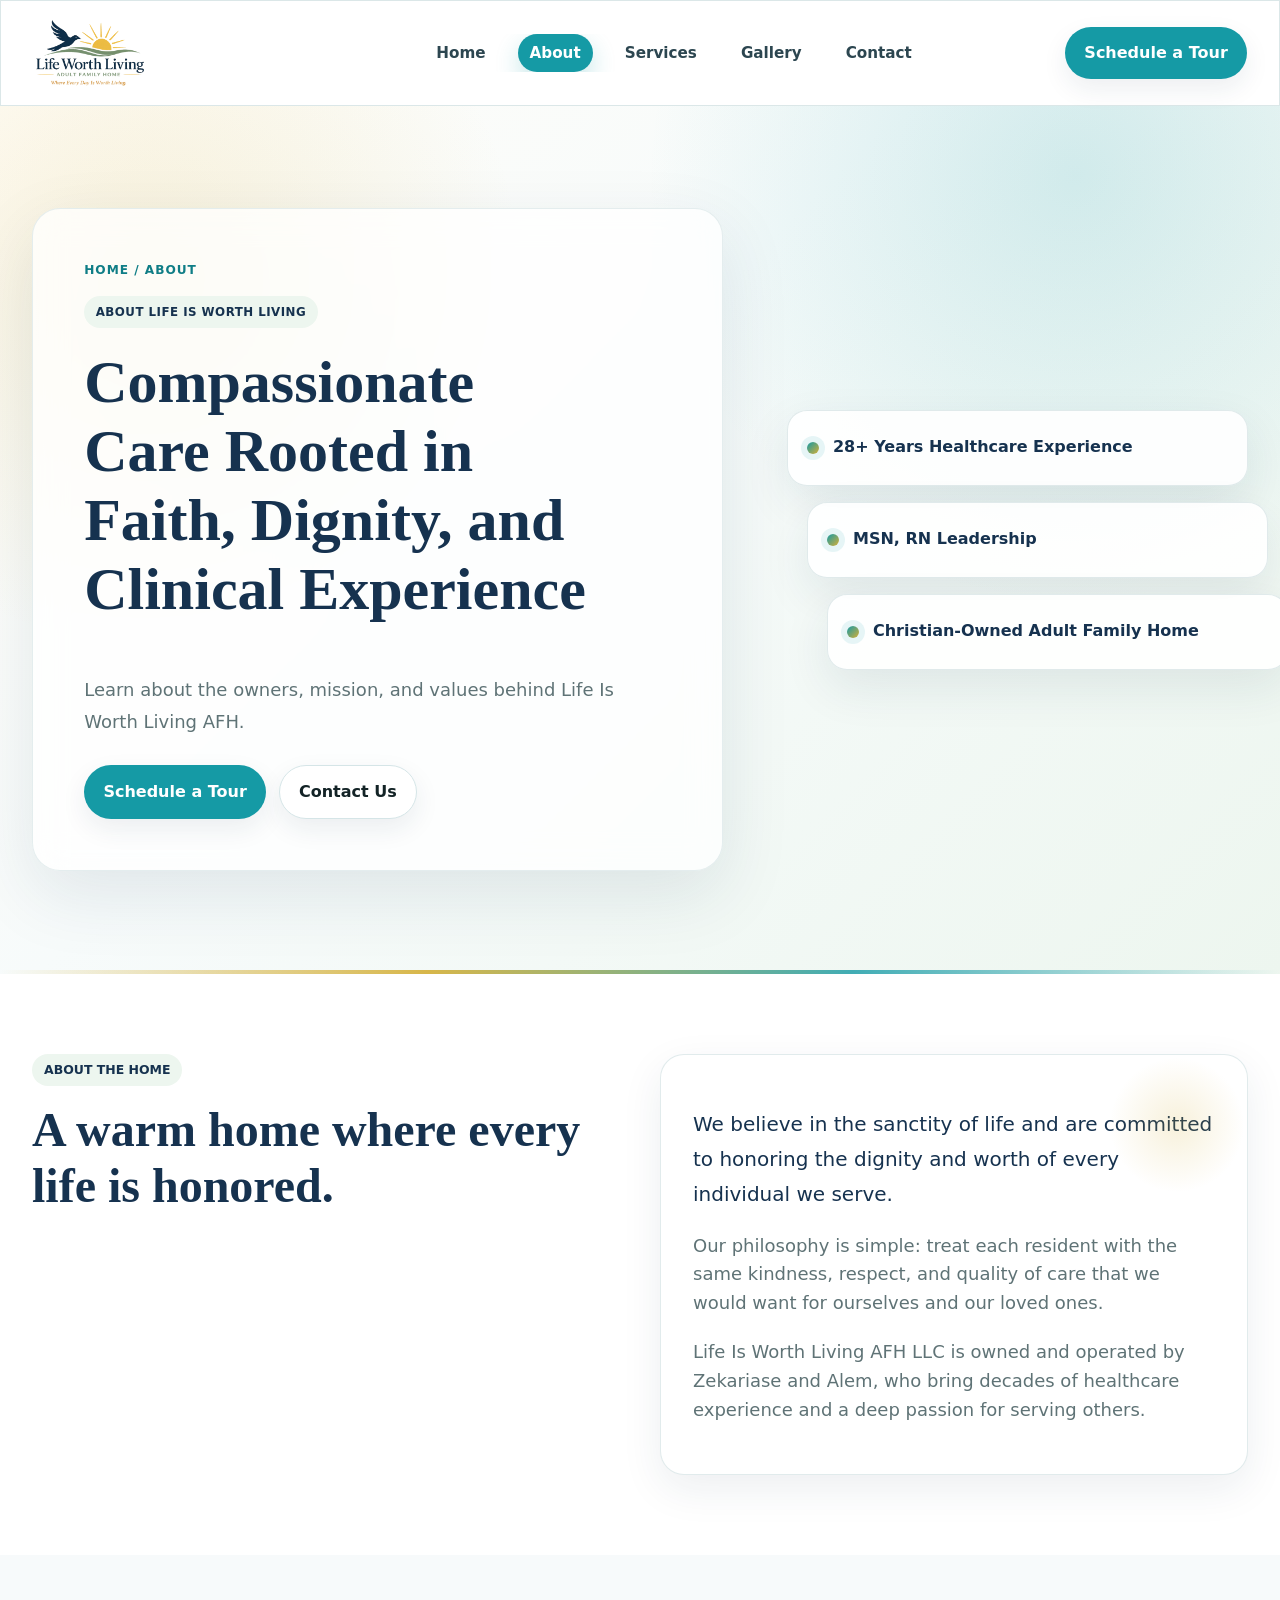
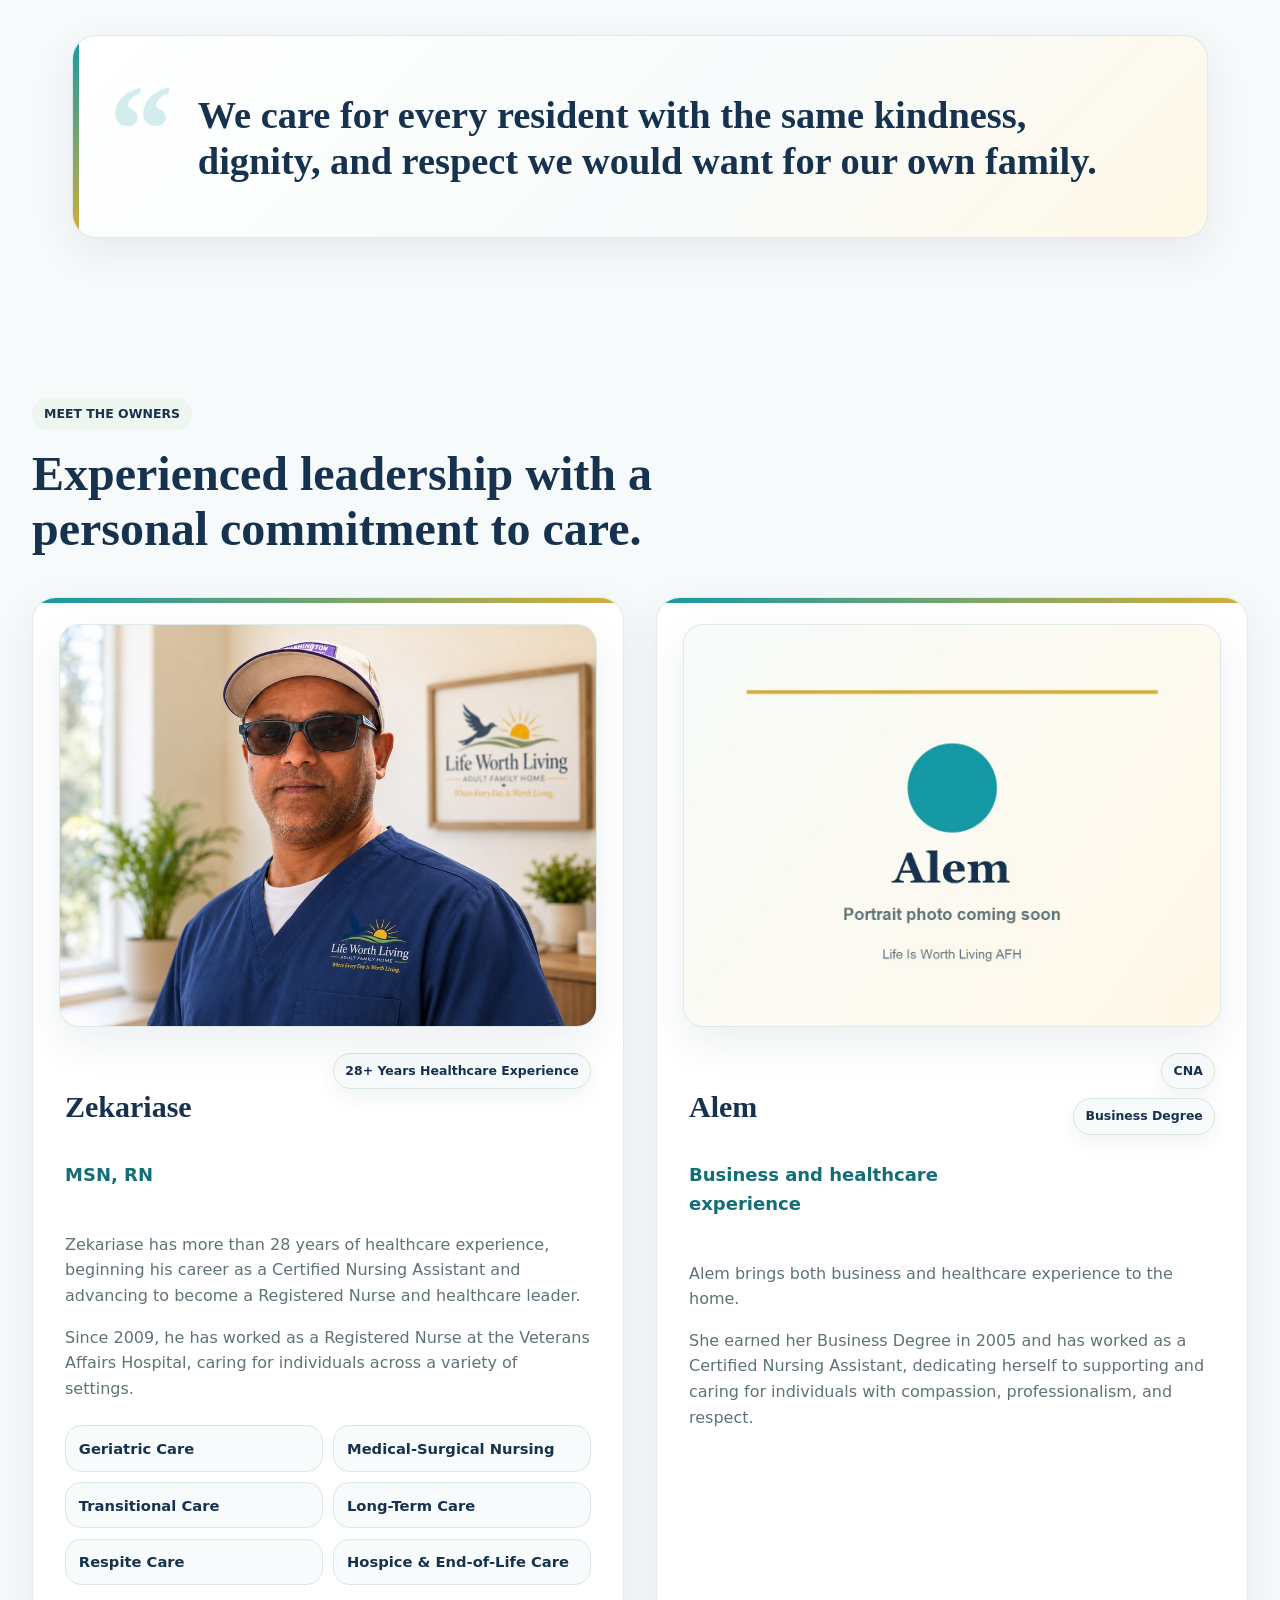
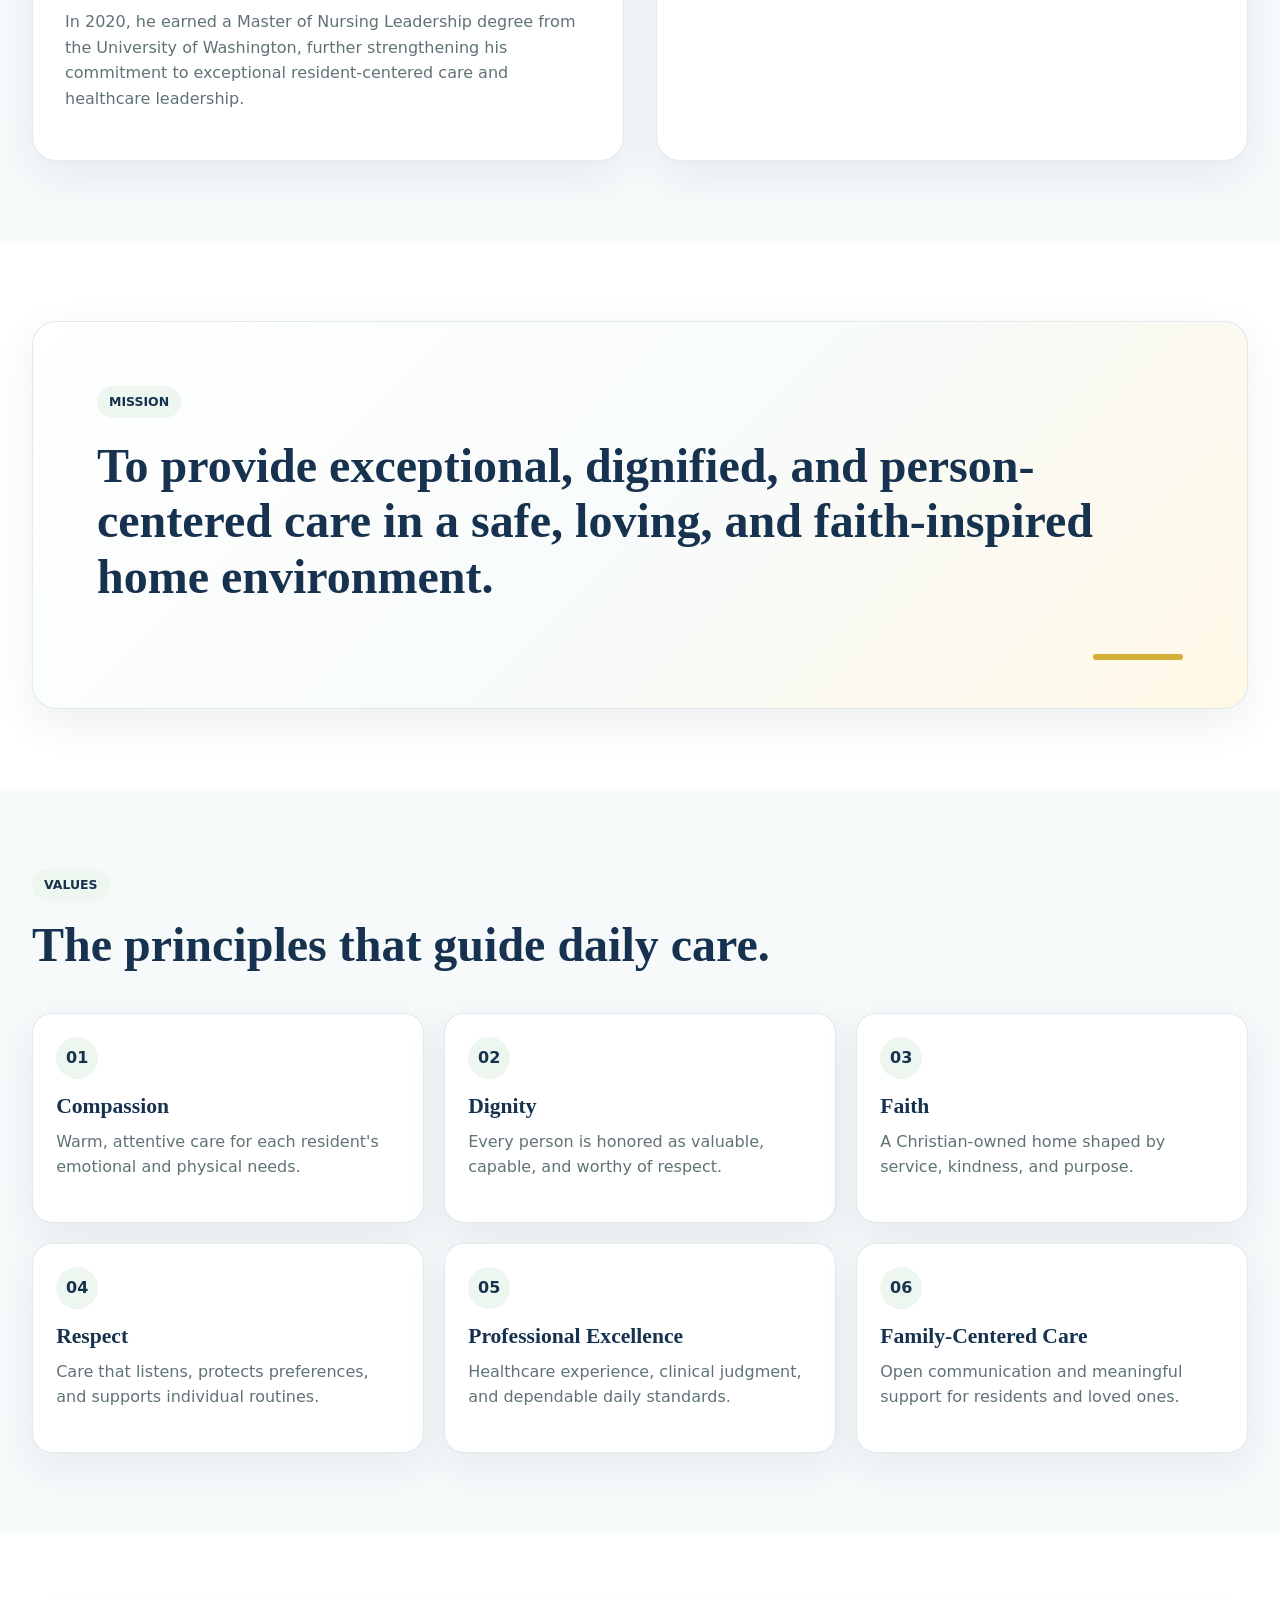
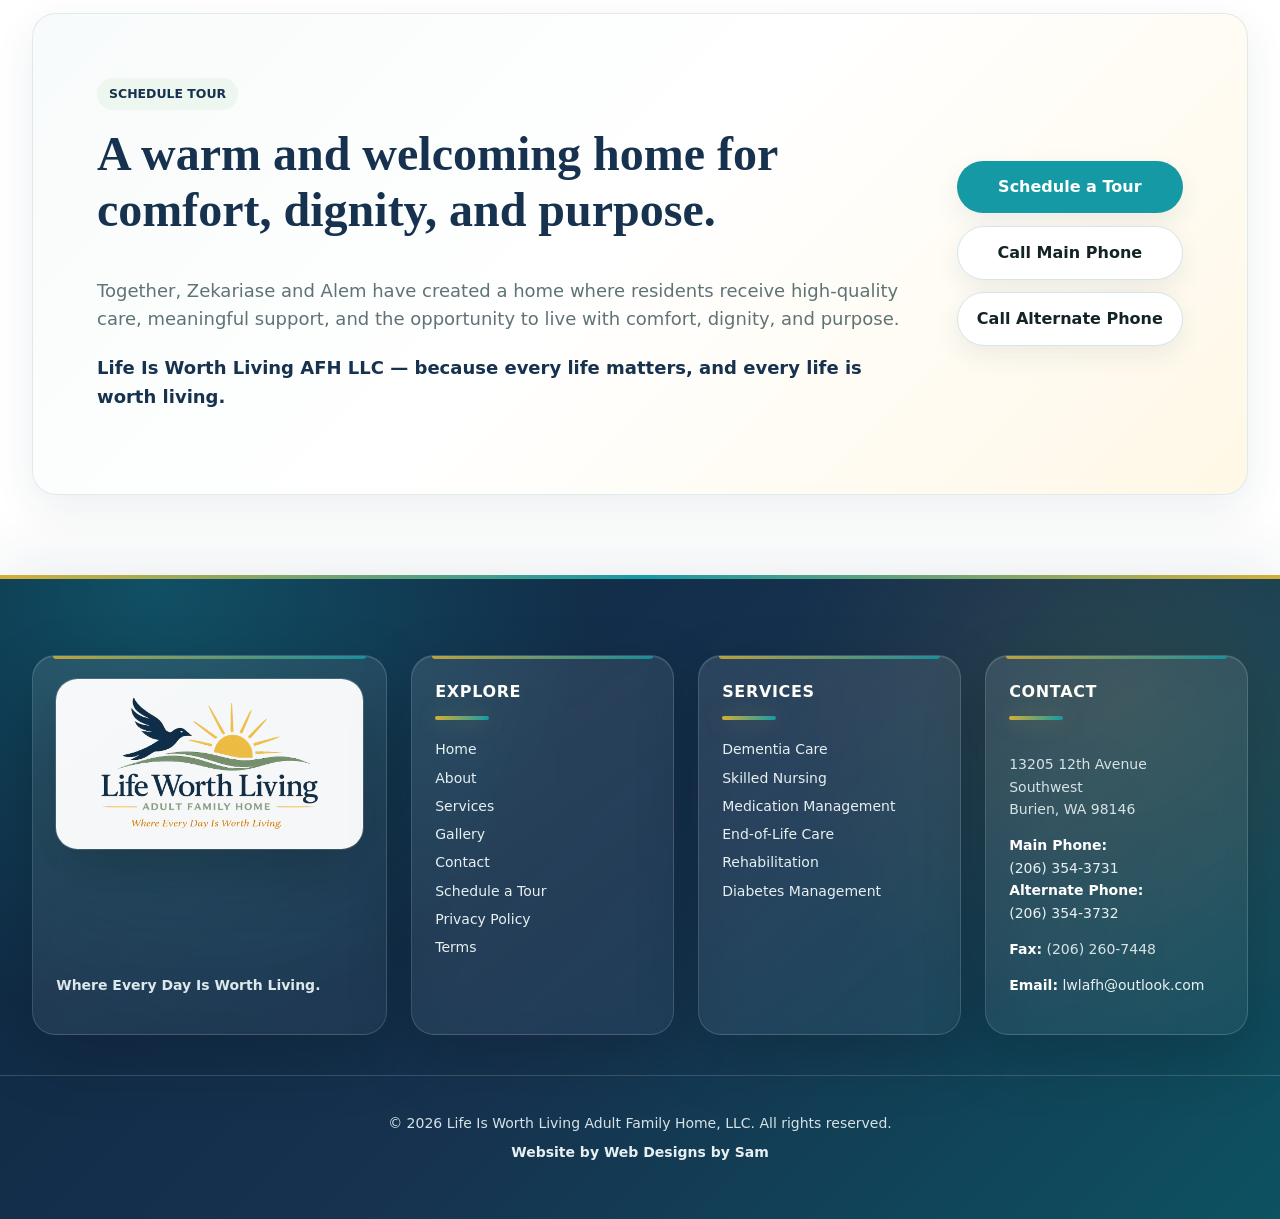
==== commit b411daf8: "Update Zekariase rectangular profile photo" ====
--- a/about/index.html
+++ b/about/index.html
@@ -51,7 +51,7 @@
     <section class="py-16 bg-gray-50"><div class="mx-auto max-w-5xl px-4 sm-px-6 lg-px-8"><figure class="owner-quote rounded-3xl border shadow-card"><span class="quote-mark" aria-hidden="true">&ldquo;</span><blockquote>We care for every resident with the same kindness, dignity, and respect we would want for our own family.</blockquote></figure></div></section>
 
     <!-- Meet the Owners -->
-    <section class="py-20 bg-gray-50"><div class="mx-auto max-w-7xl px-4 sm-px-6 lg-px-8"><div class="max-w-3xl"><span class="section-label">Meet the Owners</span><h2 class="mt-4 text-3xl md-text-5xl font-extrabold leading-tight">Experienced leadership with a personal commitment to care.</h2></div><div class="mt-10 grid lg-grid-cols-2 gap-8"><article class="owner-card p-8 rounded-3xl bg-white border shadow-card hover-lift"><div class="owner-portrait-frame owner-portrait-square"><picture><source srcset="../assets/images/team/zekariase-profile-480.jpg 480w, ../assets/images/team/zekariase-profile-960.jpg 960w, ../assets/images/team/zekariase-profile.jpg 1254w" sizes="(max-width: 767px) 92vw, 50vw"><img src="../assets/images/team/zekariase-profile.jpg" alt="Zekariase, MSN, RN, owner of Life Is Worth Living Adult Family Home" width="1254" height="1254" loading="lazy" decoding="async"></picture></div><div class="flex items-start justify-between gap-4 mobile-wrap"><div><h3 class="text-3xl font-extrabold">Zekariase</h3><p class="mt-2 text-lg font-bold text-teal">MSN, RN</p></div><div class="credential-stack"><span class="credential-badge">28+ Years Healthcare Experience</span></div></div><p class="mt-6 text-muted">Zekariase has more than 28 years of healthcare experience, beginning his career as a Certified Nursing Assistant and advancing to become a Registered Nurse and healthcare leader.</p><p class="mt-4 text-muted">Since 2009, he has worked as a Registered Nurse at the Veterans Affairs Hospital, caring for individuals across a variety of settings.</p><div class="mt-6 specialty-grid"><span>Geriatric Care</span><span>Medical-Surgical Nursing</span><span>Transitional Care</span><span>Long-Term Care</span><span>Respite Care</span><span>Hospice &amp; End-of-Life Care</span></div><p class="mt-6 text-muted">In 2020, he earned a Master of Nursing Leadership degree from the University of Washington, further strengthening his commitment to exceptional resident-centered care and healthcare leadership.</p></article><article class="owner-card p-8 rounded-3xl bg-white border shadow-card hover-lift"><div class="owner-portrait-frame"><img src="../assets/images/owner-alem.jpg" alt="Portrait placeholder for Alem" width="1200" height="900" loading="lazy" decoding="async"></div><div class="flex items-start justify-between gap-4 mobile-wrap"><div><h3 class="text-3xl font-extrabold">Alem</h3><p class="mt-2 text-lg font-bold text-teal">Business and healthcare experience</p></div><div class="credential-stack"><span class="credential-badge">CNA</span><span class="credential-badge">Business Degree</span></div></div><p class="mt-6 text-muted">Alem brings both business and healthcare experience to the home.</p><p class="mt-4 text-muted">She earned her Business Degree in 2005 and has worked as a Certified Nursing Assistant, dedicating herself to supporting and caring for individuals with compassion, professionalism, and respect.</p></article></div></div></section>
+    <section class="py-20 bg-gray-50"><div class="mx-auto max-w-7xl px-4 sm-px-6 lg-px-8"><div class="max-w-3xl"><span class="section-label">Meet the Owners</span><h2 class="mt-4 text-3xl md-text-5xl font-extrabold leading-tight">Experienced leadership with a personal commitment to care.</h2></div><div class="mt-10 grid lg-grid-cols-2 gap-8"><article class="owner-card p-8 rounded-3xl bg-white border shadow-card hover-lift"><div class="owner-portrait-frame"><picture><source srcset="../assets/images/team/zekariase-profile-480.jpg 480w, ../assets/images/team/zekariase-profile-960.jpg 960w, ../assets/images/team/zekariase-profile.jpg 1402w" sizes="(max-width: 767px) 92vw, 50vw"><img src="../assets/images/team/zekariase-profile.jpg" alt="Zekariase, MSN, RN, owner of Life Is Worth Living Adult Family Home" width="1402" height="1122" loading="lazy" decoding="async"></picture></div><div class="flex items-start justify-between gap-4 mobile-wrap"><div><h3 class="text-3xl font-extrabold">Zekariase</h3><p class="mt-2 text-lg font-bold text-teal">MSN, RN</p></div><div class="credential-stack"><span class="credential-badge">28+ Years Healthcare Experience</span></div></div><p class="mt-6 text-muted">Zekariase has more than 28 years of healthcare experience, beginning his career as a Certified Nursing Assistant and advancing to become a Registered Nurse and healthcare leader.</p><p class="mt-4 text-muted">Since 2009, he has worked as a Registered Nurse at the Veterans Affairs Hospital, caring for individuals across a variety of settings.</p><div class="mt-6 specialty-grid"><span>Geriatric Care</span><span>Medical-Surgical Nursing</span><span>Transitional Care</span><span>Long-Term Care</span><span>Respite Care</span><span>Hospice &amp; End-of-Life Care</span></div><p class="mt-6 text-muted">In 2020, he earned a Master of Nursing Leadership degree from the University of Washington, further strengthening his commitment to exceptional resident-centered care and healthcare leadership.</p></article><article class="owner-card p-8 rounded-3xl bg-white border shadow-card hover-lift"><div class="owner-portrait-frame"><img src="../assets/images/owner-alem.jpg" alt="Portrait placeholder for Alem" width="1200" height="900" loading="lazy" decoding="async"></div><div class="flex items-start justify-between gap-4 mobile-wrap"><div><h3 class="text-3xl font-extrabold">Alem</h3><p class="mt-2 text-lg font-bold text-teal">Business and healthcare experience</p></div><div class="credential-stack"><span class="credential-badge">CNA</span><span class="credential-badge">Business Degree</span></div></div><p class="mt-6 text-muted">Alem brings both business and healthcare experience to the home.</p><p class="mt-4 text-muted">She earned her Business Degree in 2005 and has worked as a Certified Nursing Assistant, dedicating herself to supporting and caring for individuals with compassion, professionalism, and respect.</p></article></div></div></section>
 
     <!-- Mission -->
     <section class="py-20 bg-white"><div class="mx-auto max-w-7xl px-4 sm-px-6 lg-px-8"><article class="mission-card rounded-3xl border shadow-soft"><span class="section-label">Mission</span><h2 class="mt-5 text-3xl md-text-5xl font-extrabold leading-tight">To provide exceptional, dignified, and person-centered care in a safe, loving, and faith-inspired home environment.</h2></article></div></section>
--- a/styles.css
+++ b/styles.css
@@ -55,7 +55,6 @@
 
 /* About owner refinements */
 .owner-portrait-frame{position:relative;overflow:hidden;margin:-.35rem -.35rem 1.6rem;border:1px solid rgba(219,231,232,.86);border-radius:1.25rem;background:linear-gradient(135deg,#edf6ef 0%,#fff8e6 100%);box-shadow:0 16px 42px rgba(22,50,79,.08)}.owner-portrait-frame img{display:block;width:100%;aspect-ratio:4/3;object-fit:cover;object-position:center}.owner-quote{position:relative;overflow:hidden;background:linear-gradient(135deg,#fff 0%,#f8fbfb 58%,#fff8e6 100%);padding:clamp(1.7rem,5vw,3.5rem) clamp(1.4rem,5vw,4rem) clamp(1.7rem,5vw,3.25rem);border-color:rgba(219,231,232,.9)}.owner-quote:before{content:"";position:absolute;left:0;top:0;bottom:0;width:6px;background:linear-gradient(180deg,var(--teal),var(--gold))}.owner-quote blockquote{position:relative;margin:0;padding-left:clamp(2.1rem,5vw,3.8rem);color:var(--navy);font-family:"Playfair Display",Georgia,"Times New Roman",serif;font-size:clamp(1.55rem,3vw,2.7rem);font-weight:800;line-height:1.2;text-wrap:balance}.quote-mark{position:absolute;left:clamp(1.2rem,3vw,2.25rem);top:clamp(1rem,3vw,1.8rem);color:rgba(21,154,165,.18);font-family:Georgia,"Times New Roman",serif;font-size:clamp(4.5rem,12vw,8rem);font-weight:900;line-height:1}@media(max-width:767px){.owner-portrait-frame{margin:0 0 1.35rem}.owner-quote blockquote{padding-left:1.45rem;font-size:1.42rem}.quote-mark{font-size:4rem;left:.9rem;top:.8rem}}
-.owner-portrait-square picture{display:block;width:100%}.owner-portrait-square img{aspect-ratio:1/1;object-fit:cover;background:#fff}
 
 /* Final services page polish */
 .services-trust-strip{padding:0 0 2.5rem}.services-trust-panel{margin-top:-2rem;position:relative;z-index:2;display:grid;grid-template-columns:repeat(4,minmax(0,1fr));gap:.85rem;border:1px solid rgba(219,231,232,.86);border-radius:1.5rem;background:rgba(255,255,255,.96);box-shadow:0 22px 70px rgba(22,50,79,.12);padding:clamp(1rem,2vw,1.35rem);backdrop-filter:blur(16px)}.services-trust-panel span{display:flex;align-items:center;min-height:54px;border:1px solid #d9e6da;border-radius:1rem;background:linear-gradient(135deg,#fff,#f8fbfb);padding:.8rem .9rem;color:var(--navy);font-size:.92rem;font-weight:900;box-shadow:0 8px 22px rgba(22,50,79,.06)}
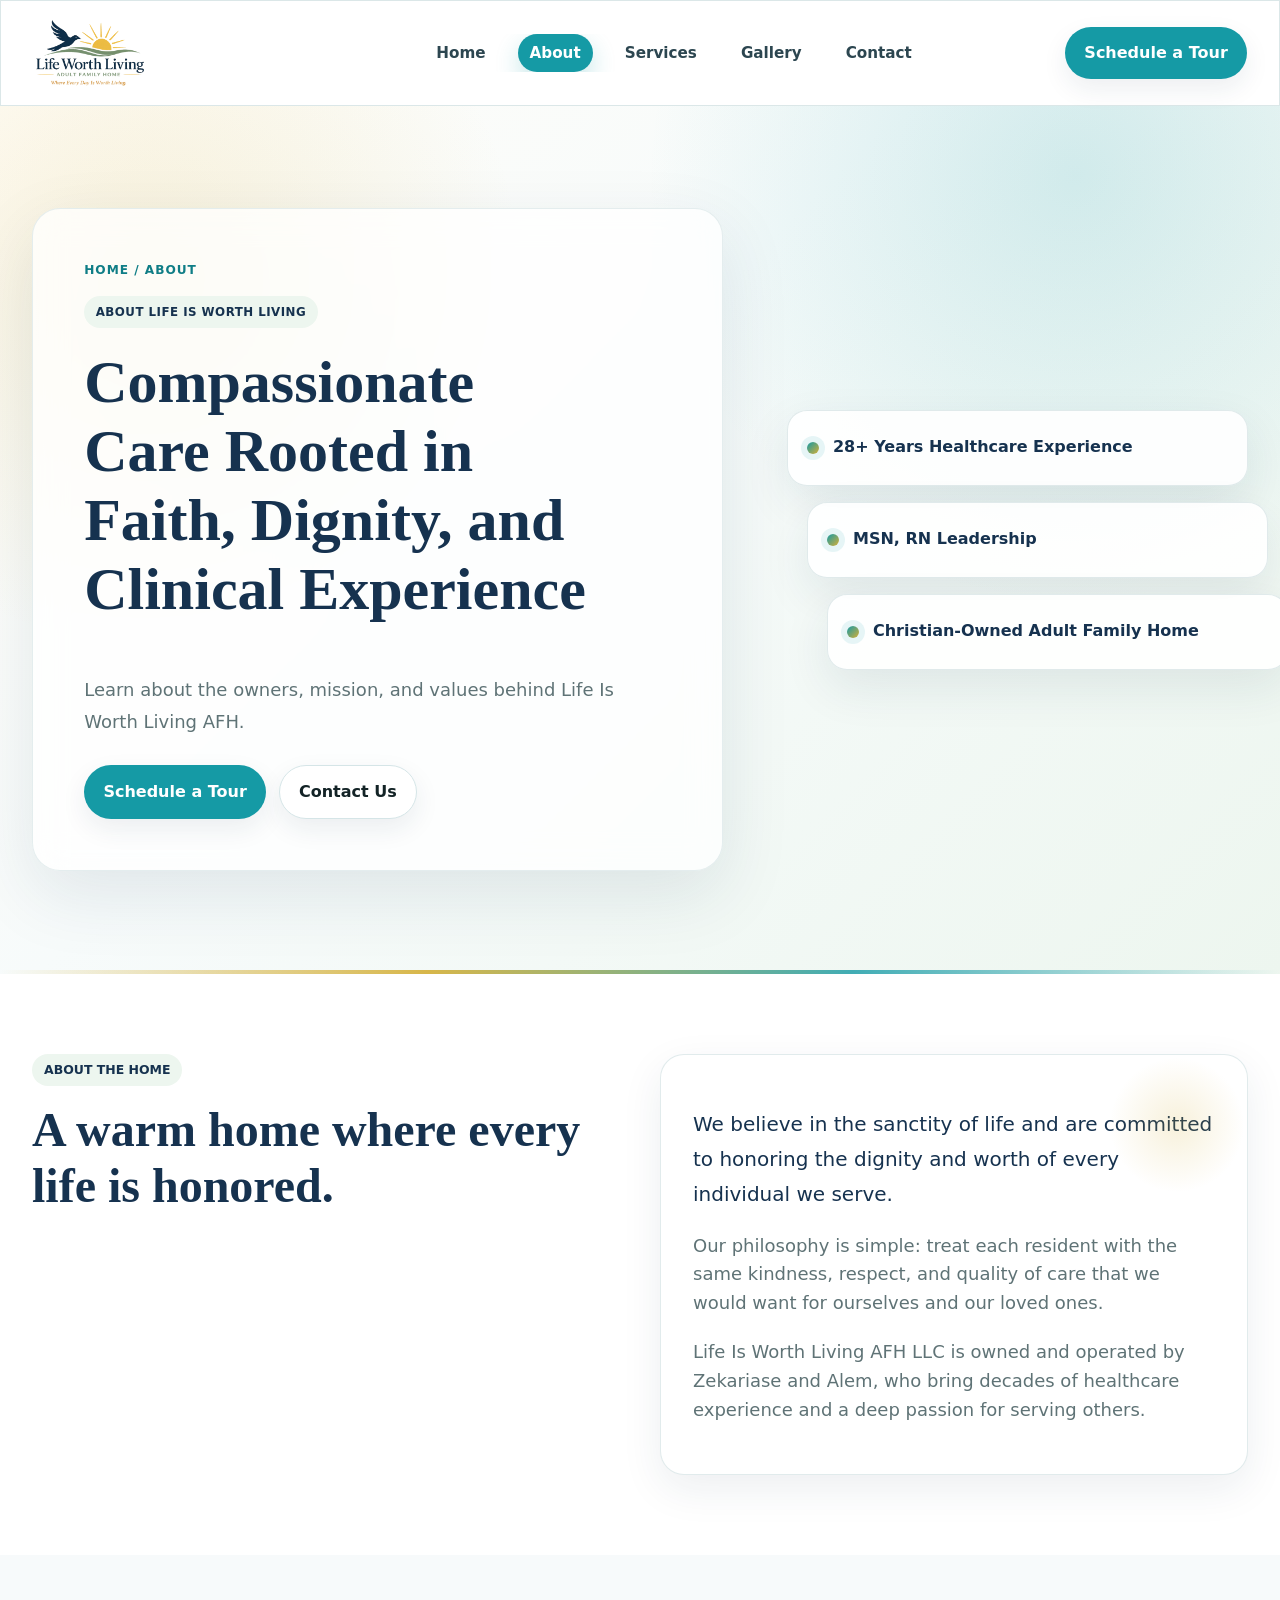
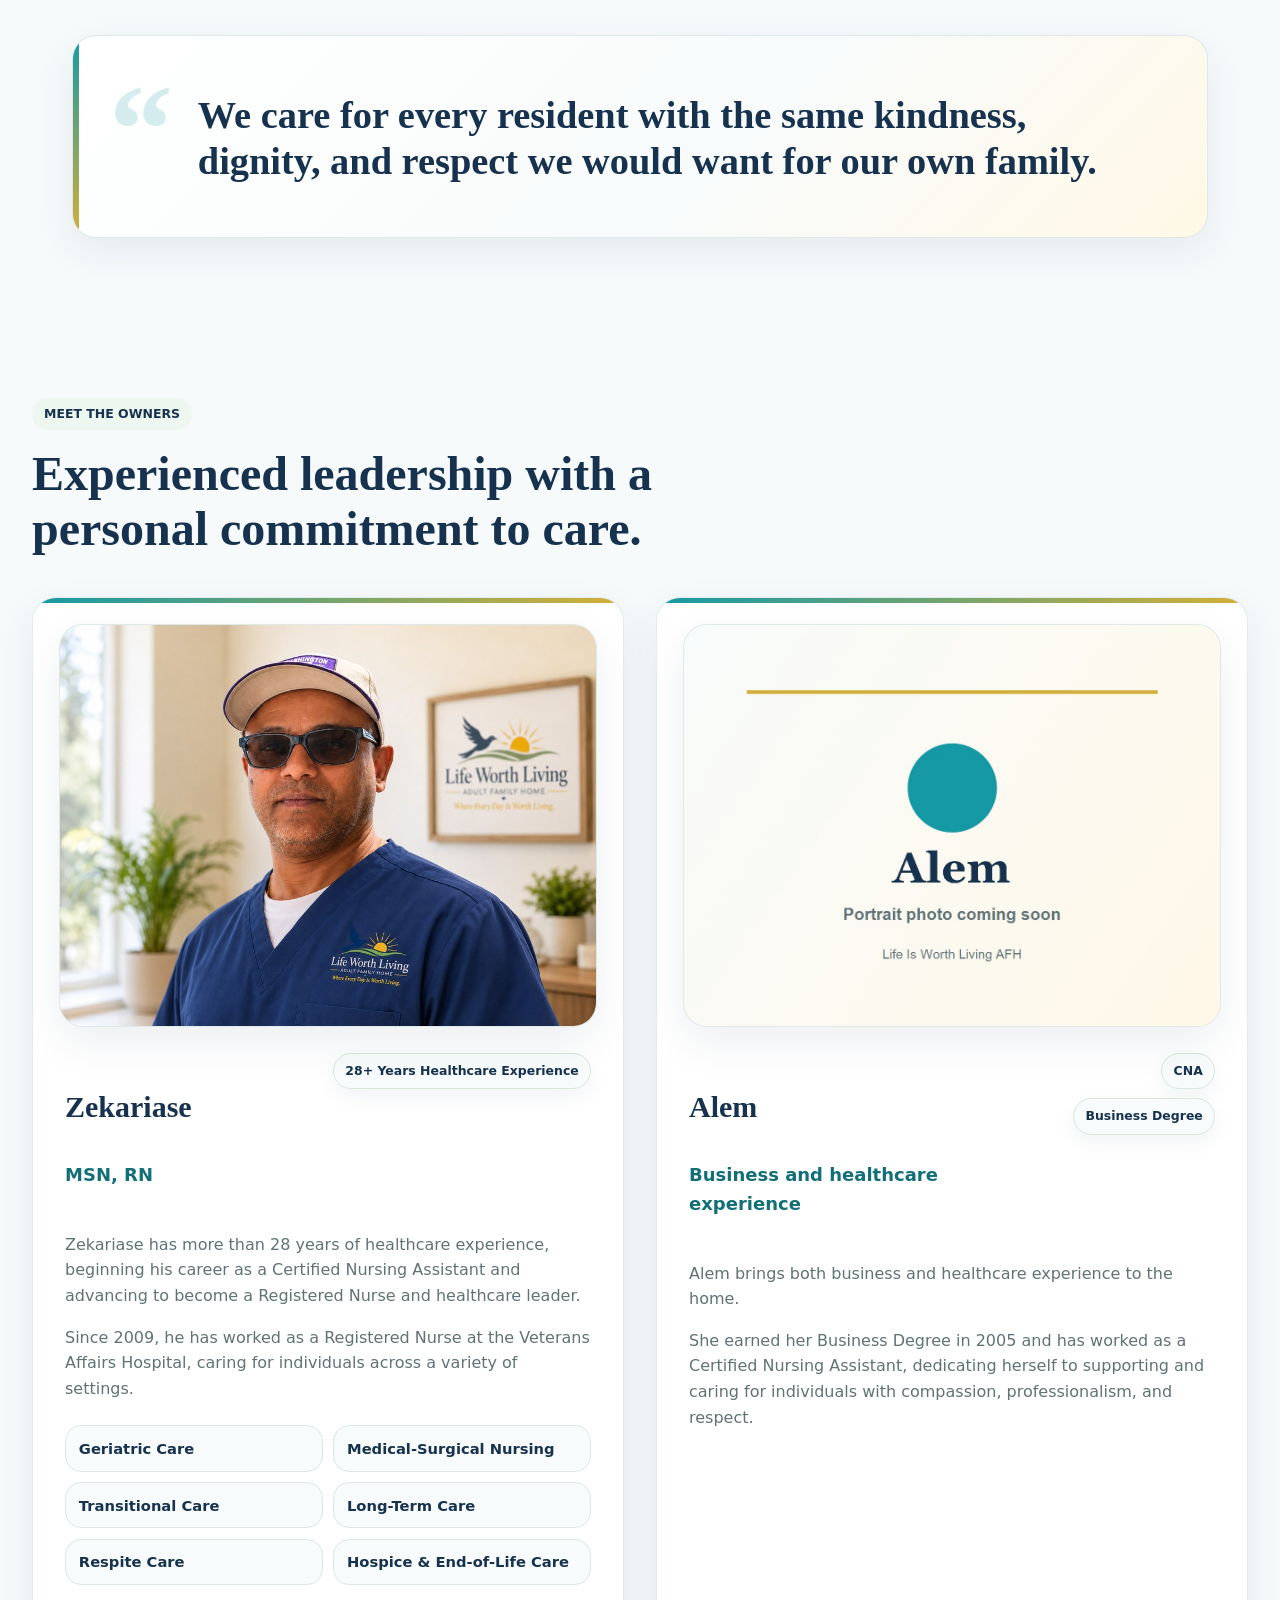
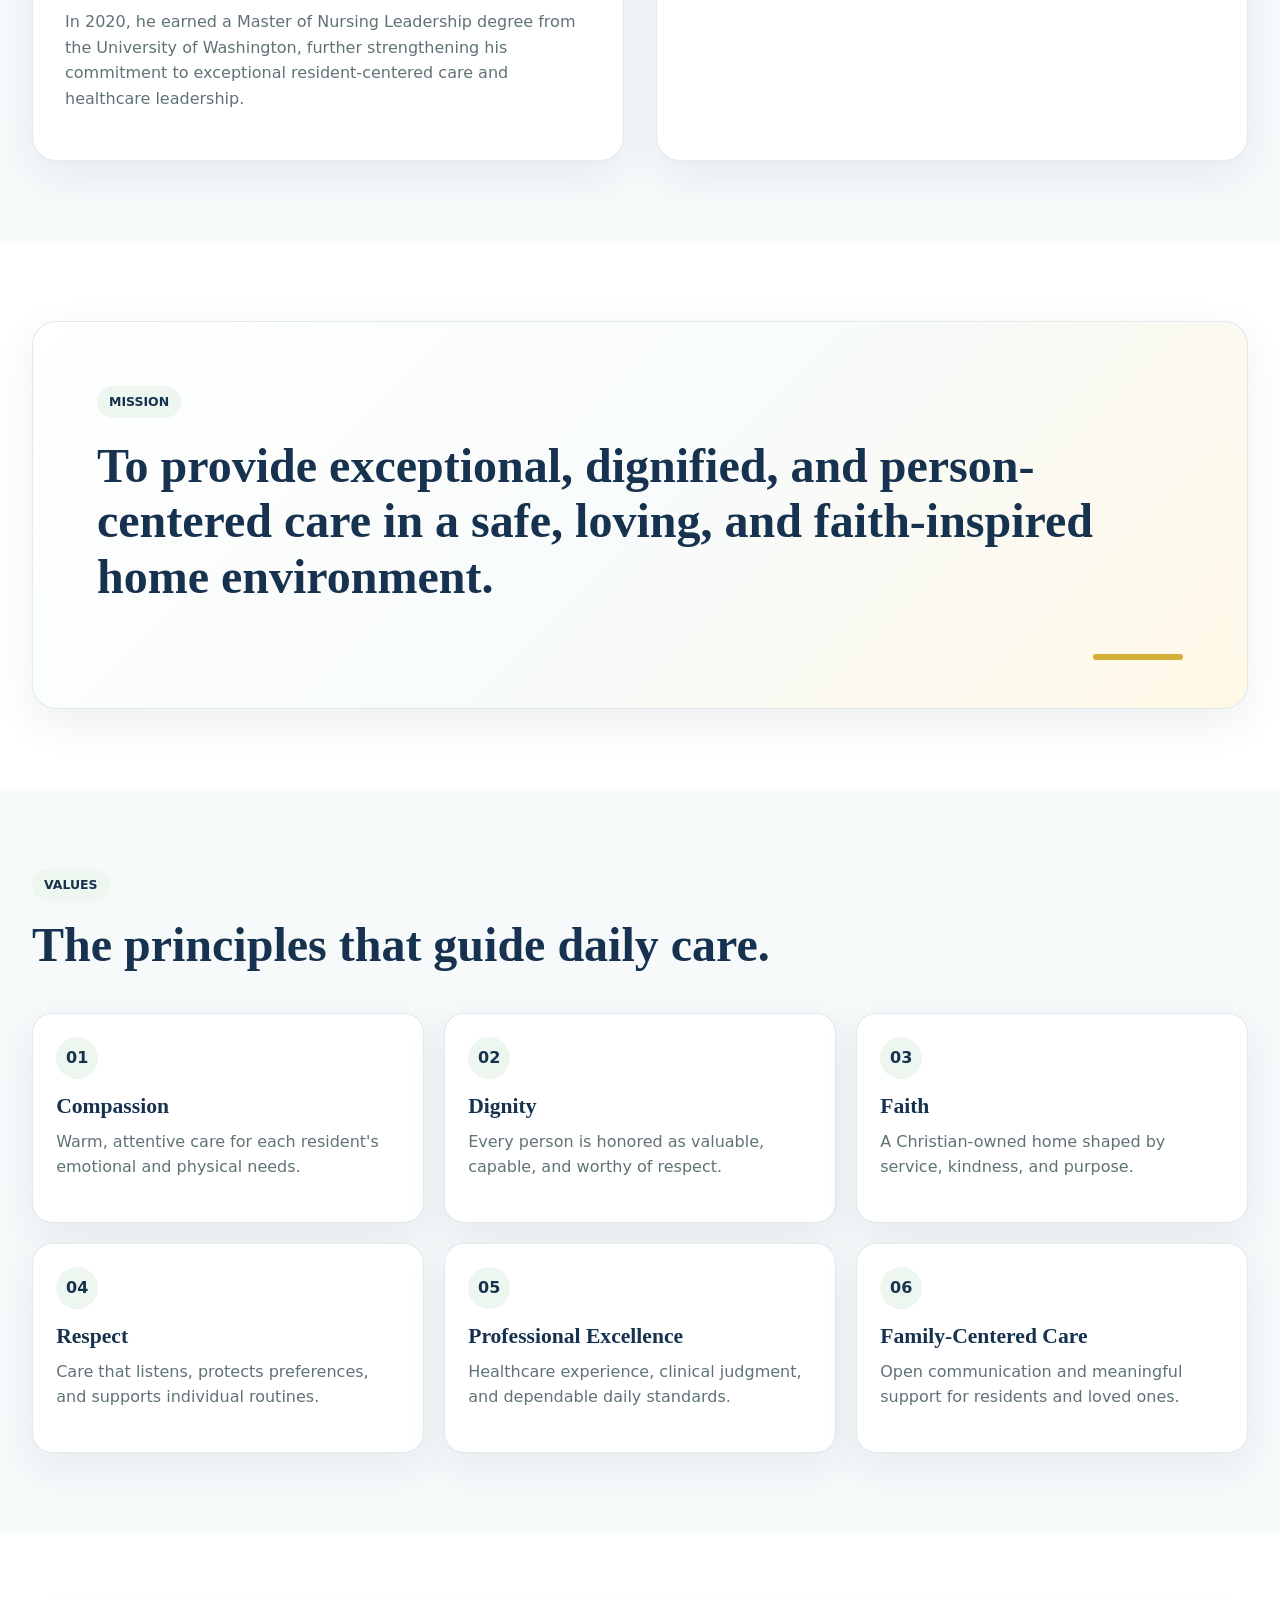
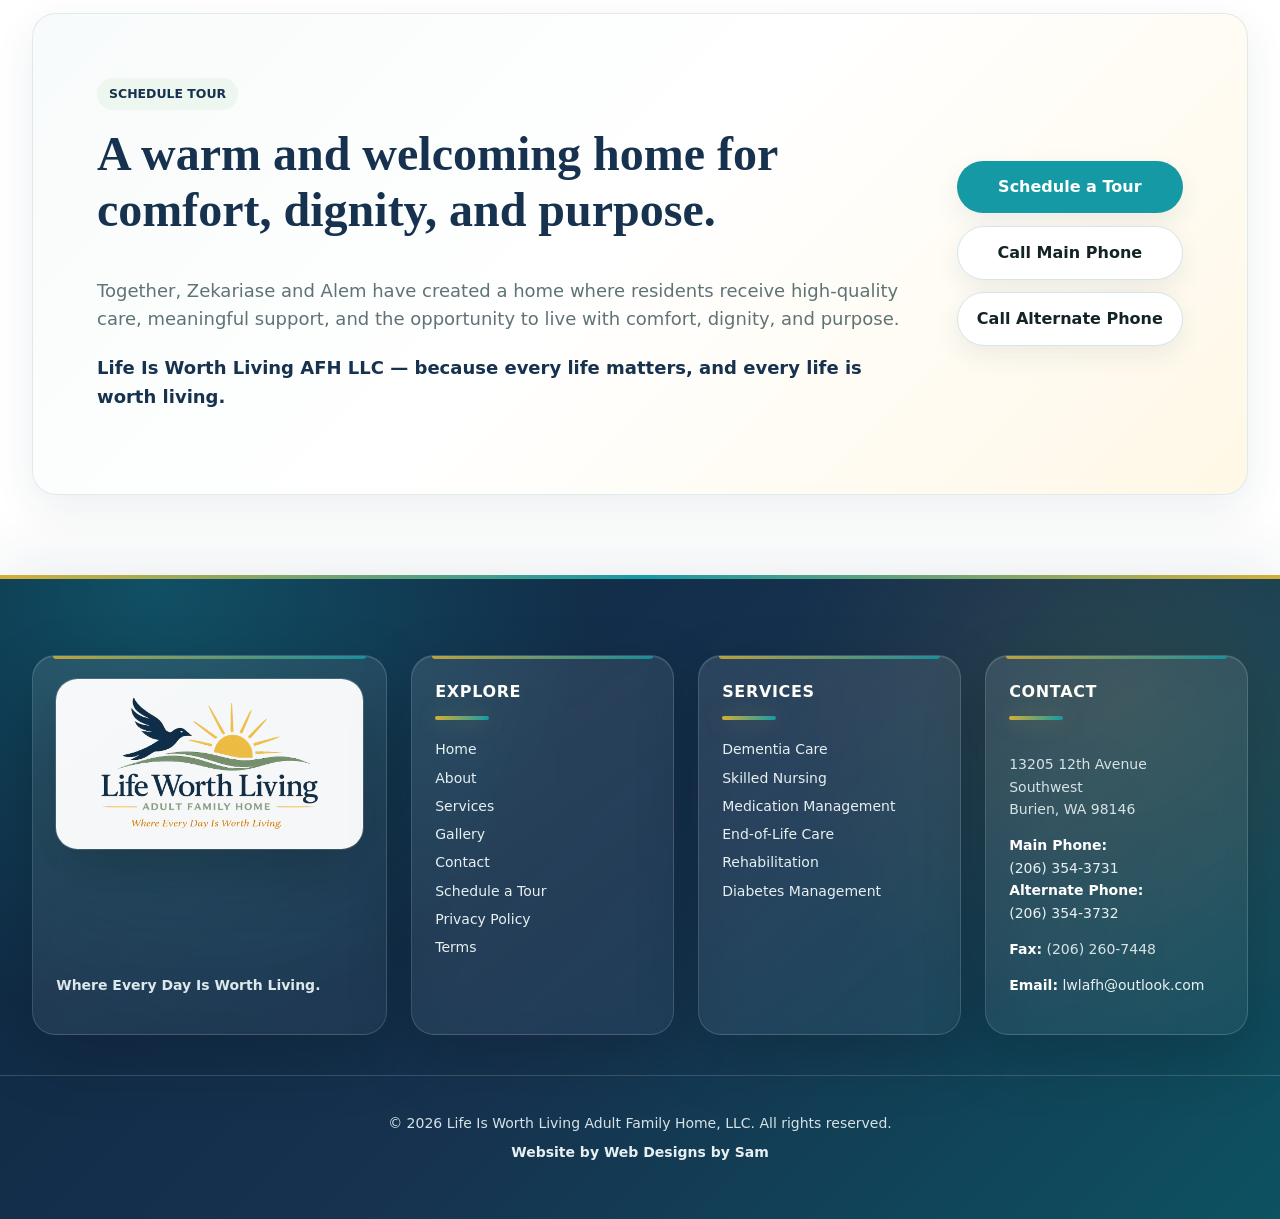
==== commit 94dfc1e1: "Fix owner profile image rectangle layout" ====
--- a/about/index.html
+++ b/about/index.html
@@ -15,7 +15,7 @@
   <meta name="twitter:image" content="https://www.lifeworthlivingafh.com/assets/social/og-image.jpg?v=2">
   <link rel="icon" type="image/png" href="../favicon.png">
   <link rel="apple-touch-icon" href="../apple-touch-icon.png">
-  <link rel="stylesheet" href="../styles.css?v=photo2026">
+  <link rel="stylesheet" href="../styles.css?v=ownerrect2026">
   <script type="application/ld+json">{"@context":"https://schema.org","@type":"NursingHome","name":"Life Is Worth Living Adult Family Home, LLC","description":"Christian-owned Adult Family Home in Burien, WA providing compassionate, respectful, and personalized care with experienced healthcare leadership.","address":{"@type":"PostalAddress","streetAddress":"13205 12th Avenue Southwest","addressLocality":"Burien","addressRegion":"WA","postalCode":"98146","addressCountry":"US"},"telephone":["(206) 354-3731","(206) 354-3732"],"email":"lwlafh@outlook.com","url":"https://www.lifeworthlivingafh.com","image":"https://www.lifeworthlivingafh.com/assets/social/og-image.jpg?v=2","openingHours":"Mo-Su 00:00-23:59"}</script>
 </head>
 <body>
--- a/styles.css
+++ b/styles.css
@@ -54,7 +54,7 @@
 @media(max-width:767px){.about-hero h1.text-4xl{font-size:1.58rem}}
 
 /* About owner refinements */
-.owner-portrait-frame{position:relative;overflow:hidden;margin:-.35rem -.35rem 1.6rem;border:1px solid rgba(219,231,232,.86);border-radius:1.25rem;background:linear-gradient(135deg,#edf6ef 0%,#fff8e6 100%);box-shadow:0 16px 42px rgba(22,50,79,.08)}.owner-portrait-frame img{display:block;width:100%;aspect-ratio:4/3;object-fit:cover;object-position:center}.owner-quote{position:relative;overflow:hidden;background:linear-gradient(135deg,#fff 0%,#f8fbfb 58%,#fff8e6 100%);padding:clamp(1.7rem,5vw,3.5rem) clamp(1.4rem,5vw,4rem) clamp(1.7rem,5vw,3.25rem);border-color:rgba(219,231,232,.9)}.owner-quote:before{content:"";position:absolute;left:0;top:0;bottom:0;width:6px;background:linear-gradient(180deg,var(--teal),var(--gold))}.owner-quote blockquote{position:relative;margin:0;padding-left:clamp(2.1rem,5vw,3.8rem);color:var(--navy);font-family:"Playfair Display",Georgia,"Times New Roman",serif;font-size:clamp(1.55rem,3vw,2.7rem);font-weight:800;line-height:1.2;text-wrap:balance}.quote-mark{position:absolute;left:clamp(1.2rem,3vw,2.25rem);top:clamp(1rem,3vw,1.8rem);color:rgba(21,154,165,.18);font-family:Georgia,"Times New Roman",serif;font-size:clamp(4.5rem,12vw,8rem);font-weight:900;line-height:1}@media(max-width:767px){.owner-portrait-frame{margin:0 0 1.35rem}.owner-quote blockquote{padding-left:1.45rem;font-size:1.42rem}.quote-mark{font-size:4rem;left:.9rem;top:.8rem}}
+.owner-portrait-frame{position:relative;overflow:hidden;margin:-.35rem -.35rem 1.6rem;border:1px solid rgba(219,231,232,.86);border-radius:1.5rem;background:linear-gradient(135deg,#edf6ef 0%,#fff8e6 100%);box-shadow:0 16px 42px rgba(22,50,79,.08)}.owner-card .owner-portrait-frame picture{display:block;width:100%}.owner-card .owner-portrait-frame img{display:block;width:100%;height:auto;aspect-ratio:4/3;object-fit:cover;object-position:center top;border-radius:1.25rem;clip-path:none}.owner-quote{position:relative;overflow:hidden;background:linear-gradient(135deg,#fff 0%,#f8fbfb 58%,#fff8e6 100%);padding:clamp(1.7rem,5vw,3.5rem) clamp(1.4rem,5vw,4rem) clamp(1.7rem,5vw,3.25rem);border-color:rgba(219,231,232,.9)}.owner-quote:before{content:"";position:absolute;left:0;top:0;bottom:0;width:6px;background:linear-gradient(180deg,var(--teal),var(--gold))}.owner-quote blockquote{position:relative;margin:0;padding-left:clamp(2.1rem,5vw,3.8rem);color:var(--navy);font-family:"Playfair Display",Georgia,"Times New Roman",serif;font-size:clamp(1.55rem,3vw,2.7rem);font-weight:800;line-height:1.2;text-wrap:balance}.quote-mark{position:absolute;left:clamp(1.2rem,3vw,2.25rem);top:clamp(1rem,3vw,1.8rem);color:rgba(21,154,165,.18);font-family:Georgia,"Times New Roman",serif;font-size:clamp(4.5rem,12vw,8rem);font-weight:900;line-height:1}@media(max-width:767px){.owner-portrait-frame{margin:0 0 1.35rem;border-radius:1.25rem}.owner-card .owner-portrait-frame img{border-radius:1rem}.owner-quote blockquote{padding-left:1.45rem;font-size:1.42rem}.quote-mark{font-size:4rem;left:.9rem;top:.8rem}}
 
 /* Final services page polish */
 .services-trust-strip{padding:0 0 2.5rem}.services-trust-panel{margin-top:-2rem;position:relative;z-index:2;display:grid;grid-template-columns:repeat(4,minmax(0,1fr));gap:.85rem;border:1px solid rgba(219,231,232,.86);border-radius:1.5rem;background:rgba(255,255,255,.96);box-shadow:0 22px 70px rgba(22,50,79,.12);padding:clamp(1rem,2vw,1.35rem);backdrop-filter:blur(16px)}.services-trust-panel span{display:flex;align-items:center;min-height:54px;border:1px solid #d9e6da;border-radius:1rem;background:linear-gradient(135deg,#fff,#f8fbfb);padding:.8rem .9rem;color:var(--navy);font-size:.92rem;font-weight:900;box-shadow:0 8px 22px rgba(22,50,79,.06)}
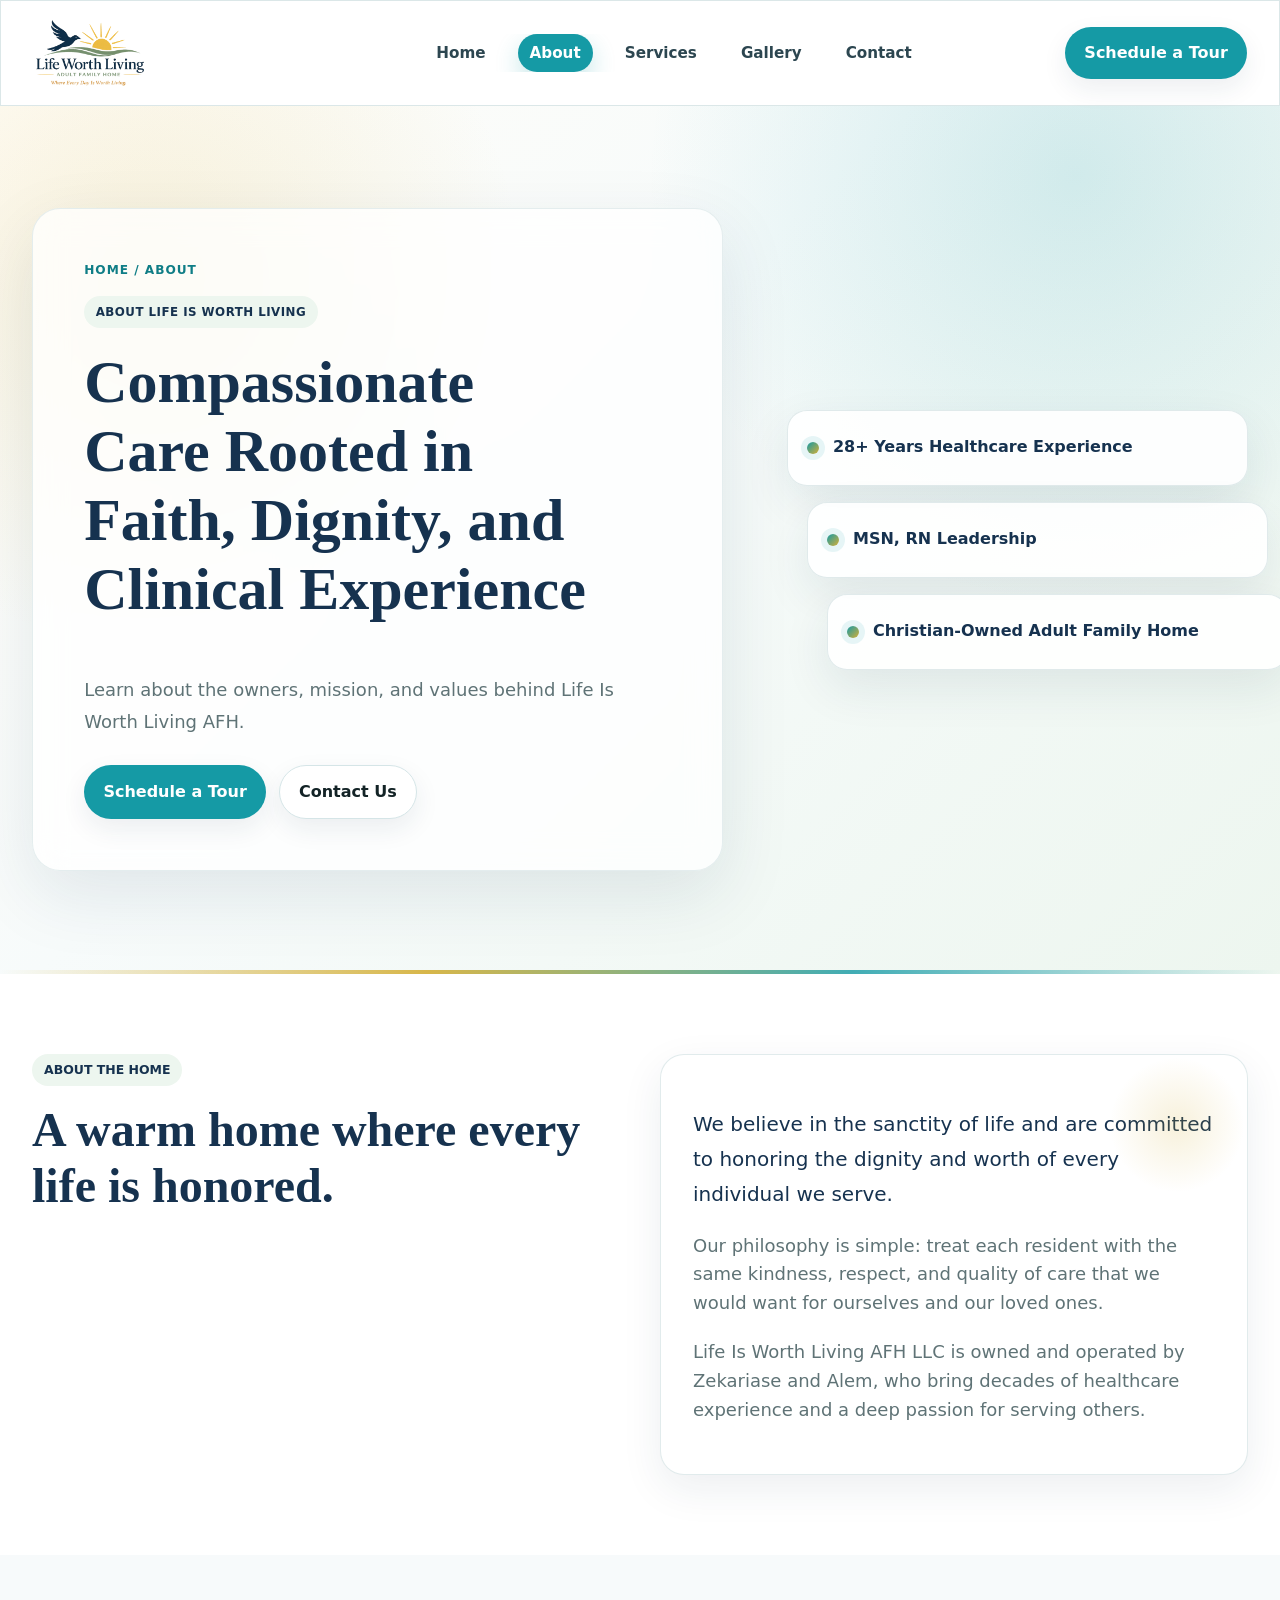
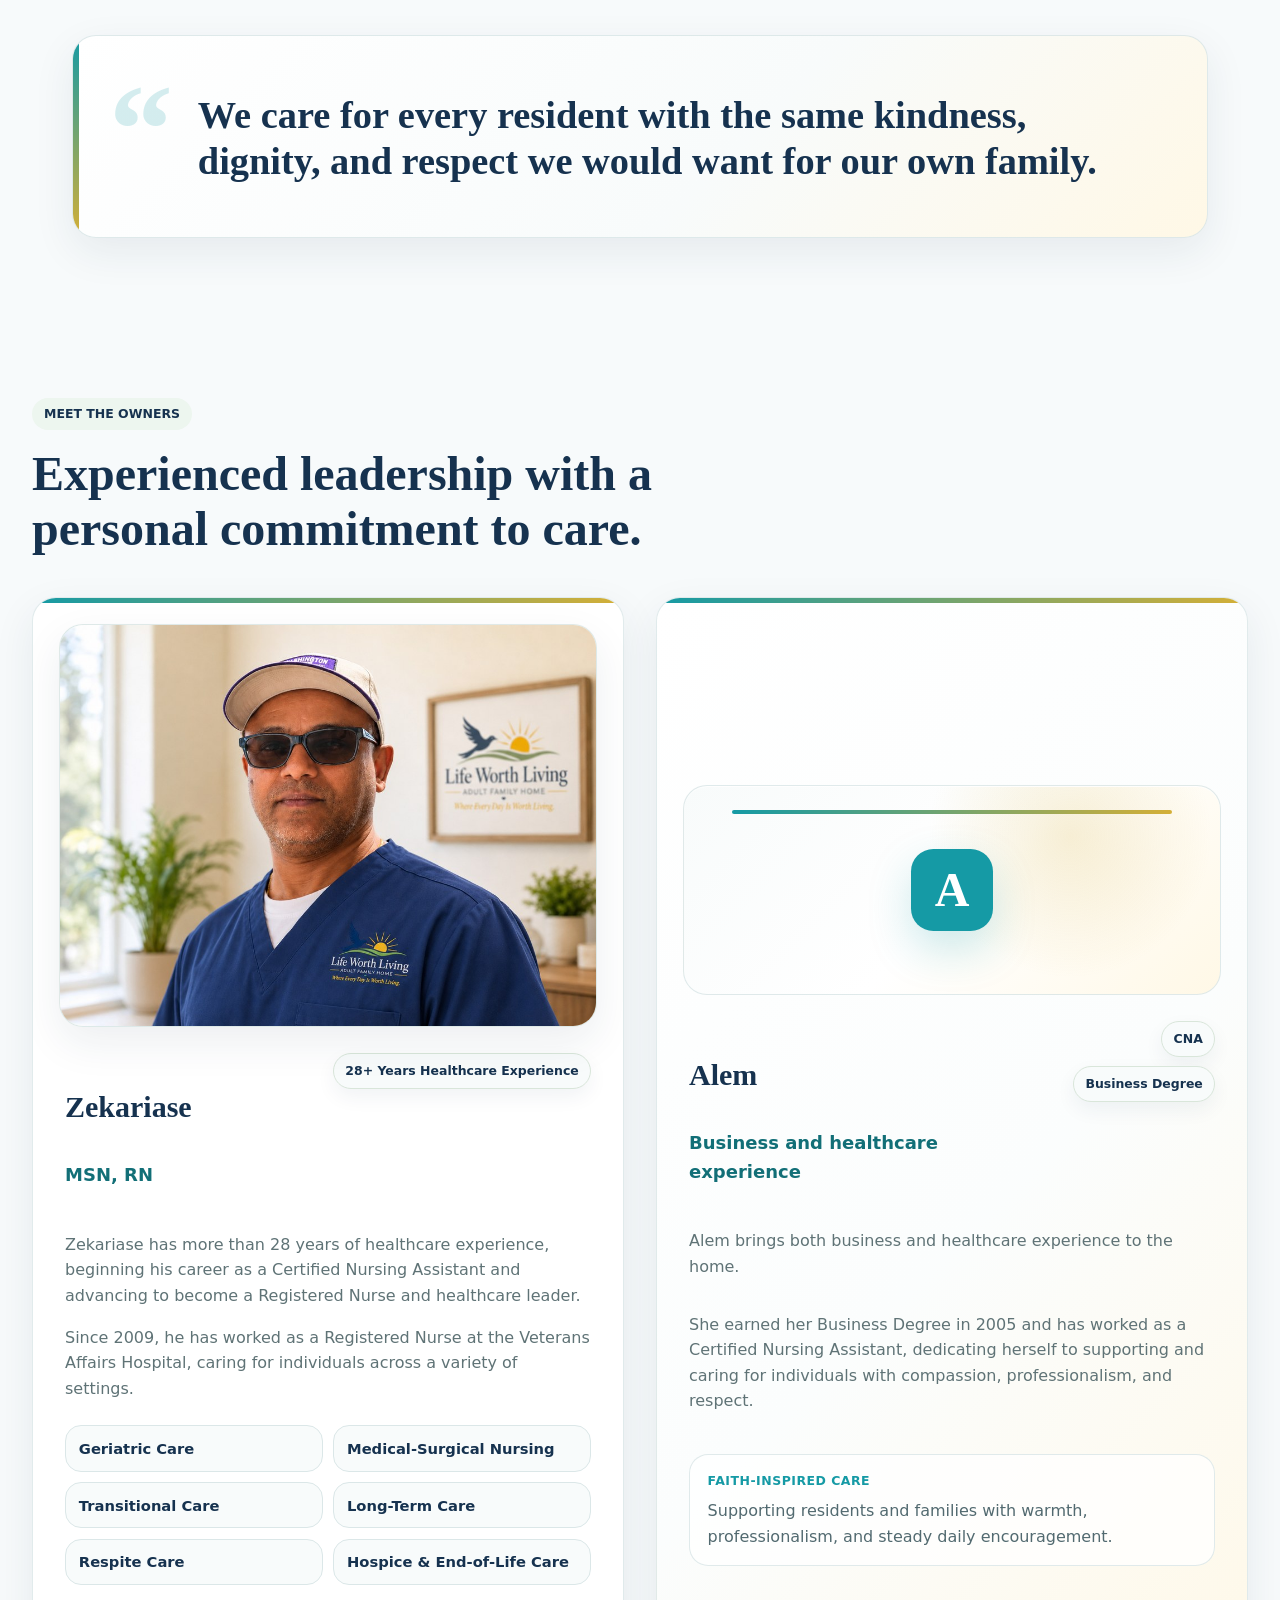
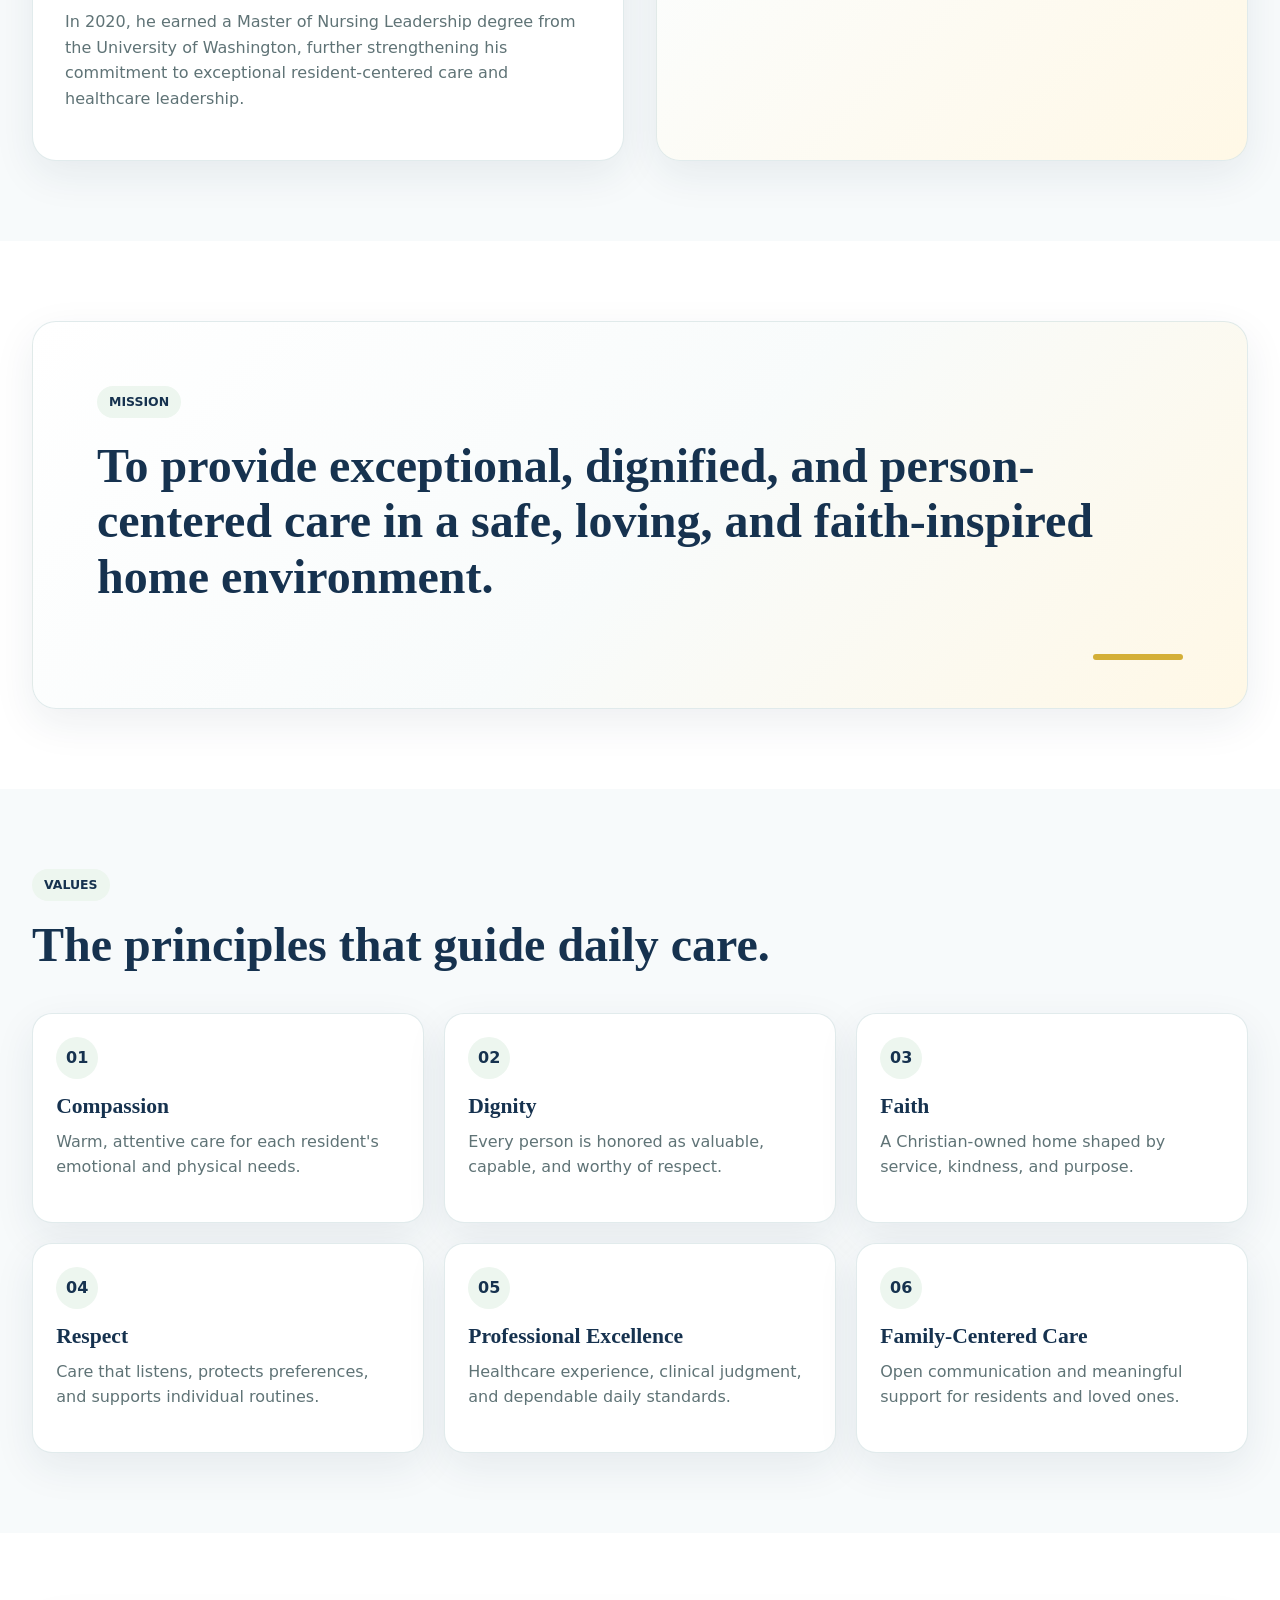
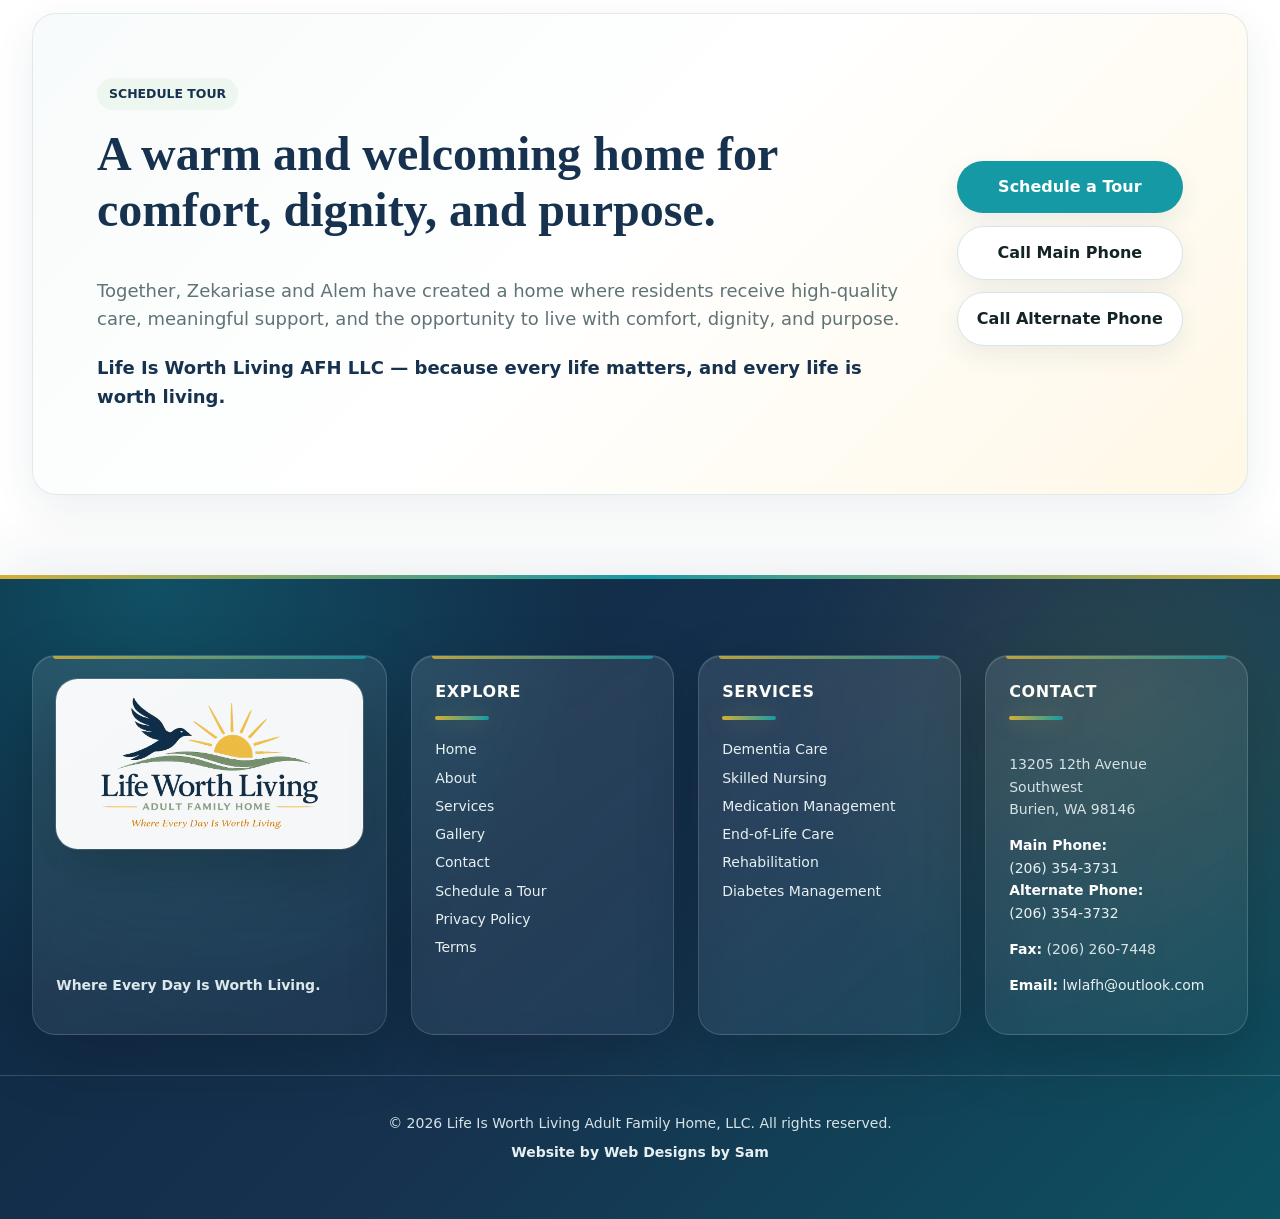
==== commit 7fe24f20: "Final review and remove Alem photo" ====
--- a/about/index.html
+++ b/about/index.html
@@ -15,7 +15,7 @@
   <meta name="twitter:image" content="https://www.lifeworthlivingafh.com/assets/social/og-image.jpg?v=2">
   <link rel="icon" type="image/png" href="../favicon.png">
   <link rel="apple-touch-icon" href="../apple-touch-icon.png">
-  <link rel="stylesheet" href="../styles.css?v=ownerrect2026">
+  <link rel="stylesheet" href="../styles.css?v=finalreview2026">
   <script type="application/ld+json">{"@context":"https://schema.org","@type":"NursingHome","name":"Life Is Worth Living Adult Family Home, LLC","description":"Christian-owned Adult Family Home in Burien, WA providing compassionate, respectful, and personalized care with experienced healthcare leadership.","address":{"@type":"PostalAddress","streetAddress":"13205 12th Avenue Southwest","addressLocality":"Burien","addressRegion":"WA","postalCode":"98146","addressCountry":"US"},"telephone":["(206) 354-3731","(206) 354-3732"],"email":"lwlafh@outlook.com","url":"https://www.lifeworthlivingafh.com","image":"https://www.lifeworthlivingafh.com/assets/social/og-image.jpg?v=2","openingHours":"Mo-Su 00:00-23:59"}</script>
 </head>
 <body>
@@ -51,7 +51,7 @@
     <section class="py-16 bg-gray-50"><div class="mx-auto max-w-5xl px-4 sm-px-6 lg-px-8"><figure class="owner-quote rounded-3xl border shadow-card"><span class="quote-mark" aria-hidden="true">&ldquo;</span><blockquote>We care for every resident with the same kindness, dignity, and respect we would want for our own family.</blockquote></figure></div></section>
 
     <!-- Meet the Owners -->
-    <section class="py-20 bg-gray-50"><div class="mx-auto max-w-7xl px-4 sm-px-6 lg-px-8"><div class="max-w-3xl"><span class="section-label">Meet the Owners</span><h2 class="mt-4 text-3xl md-text-5xl font-extrabold leading-tight">Experienced leadership with a personal commitment to care.</h2></div><div class="mt-10 grid lg-grid-cols-2 gap-8"><article class="owner-card p-8 rounded-3xl bg-white border shadow-card hover-lift"><div class="owner-portrait-frame"><picture><source srcset="../assets/images/team/zekariase-profile-480.jpg 480w, ../assets/images/team/zekariase-profile-960.jpg 960w, ../assets/images/team/zekariase-profile.jpg 1402w" sizes="(max-width: 767px) 92vw, 50vw"><img src="../assets/images/team/zekariase-profile.jpg" alt="Zekariase, MSN, RN, owner of Life Is Worth Living Adult Family Home" width="1402" height="1122" loading="lazy" decoding="async"></picture></div><div class="flex items-start justify-between gap-4 mobile-wrap"><div><h3 class="text-3xl font-extrabold">Zekariase</h3><p class="mt-2 text-lg font-bold text-teal">MSN, RN</p></div><div class="credential-stack"><span class="credential-badge">28+ Years Healthcare Experience</span></div></div><p class="mt-6 text-muted">Zekariase has more than 28 years of healthcare experience, beginning his career as a Certified Nursing Assistant and advancing to become a Registered Nurse and healthcare leader.</p><p class="mt-4 text-muted">Since 2009, he has worked as a Registered Nurse at the Veterans Affairs Hospital, caring for individuals across a variety of settings.</p><div class="mt-6 specialty-grid"><span>Geriatric Care</span><span>Medical-Surgical Nursing</span><span>Transitional Care</span><span>Long-Term Care</span><span>Respite Care</span><span>Hospice &amp; End-of-Life Care</span></div><p class="mt-6 text-muted">In 2020, he earned a Master of Nursing Leadership degree from the University of Washington, further strengthening his commitment to exceptional resident-centered care and healthcare leadership.</p></article><article class="owner-card p-8 rounded-3xl bg-white border shadow-card hover-lift"><div class="owner-portrait-frame"><img src="../assets/images/owner-alem.jpg" alt="Portrait placeholder for Alem" width="1200" height="900" loading="lazy" decoding="async"></div><div class="flex items-start justify-between gap-4 mobile-wrap"><div><h3 class="text-3xl font-extrabold">Alem</h3><p class="mt-2 text-lg font-bold text-teal">Business and healthcare experience</p></div><div class="credential-stack"><span class="credential-badge">CNA</span><span class="credential-badge">Business Degree</span></div></div><p class="mt-6 text-muted">Alem brings both business and healthcare experience to the home.</p><p class="mt-4 text-muted">She earned her Business Degree in 2005 and has worked as a Certified Nursing Assistant, dedicating herself to supporting and caring for individuals with compassion, professionalism, and respect.</p></article></div></div></section>
+    <section class="py-20 bg-gray-50"><div class="mx-auto max-w-7xl px-4 sm-px-6 lg-px-8"><div class="max-w-3xl"><span class="section-label">Meet the Owners</span><h2 class="mt-4 text-3xl md-text-5xl font-extrabold leading-tight">Experienced leadership with a personal commitment to care.</h2></div><div class="mt-10 grid lg-grid-cols-2 gap-8 owner-profile-grid"><article class="owner-card p-8 rounded-3xl bg-white border shadow-card hover-lift"><div class="owner-portrait-frame"><picture><source srcset="../assets/images/team/zekariase-profile-480.jpg 480w, ../assets/images/team/zekariase-profile-960.jpg 960w, ../assets/images/team/zekariase-profile.jpg 1402w" sizes="(max-width: 767px) 92vw, 50vw"><img src="../assets/images/team/zekariase-profile.jpg" alt="Zekariase, MSN, RN, owner of Life Is Worth Living Adult Family Home" width="1402" height="1122" loading="lazy" decoding="async"></picture></div><div class="flex items-start justify-between gap-4 mobile-wrap"><div><h3 class="text-3xl font-extrabold">Zekariase</h3><p class="mt-2 text-lg font-bold text-teal">MSN, RN</p></div><div class="credential-stack"><span class="credential-badge">28+ Years Healthcare Experience</span></div></div><p class="mt-6 text-muted">Zekariase has more than 28 years of healthcare experience, beginning his career as a Certified Nursing Assistant and advancing to become a Registered Nurse and healthcare leader.</p><p class="mt-4 text-muted">Since 2009, he has worked as a Registered Nurse at the Veterans Affairs Hospital, caring for individuals across a variety of settings.</p><div class="mt-6 specialty-grid"><span>Geriatric Care</span><span>Medical-Surgical Nursing</span><span>Transitional Care</span><span>Long-Term Care</span><span>Respite Care</span><span>Hospice &amp; End-of-Life Care</span></div><p class="mt-6 text-muted">In 2020, he earned a Master of Nursing Leadership degree from the University of Washington, further strengthening his commitment to exceptional resident-centered care and healthcare leadership.</p></article><article class="owner-card owner-text-card p-8 rounded-3xl bg-white border shadow-card hover-lift"><div class="owner-text-accent" aria-hidden="true"><span>A</span></div><div class="flex items-start justify-between gap-4 mobile-wrap"><div><h3 class="text-3xl font-extrabold">Alem</h3><p class="mt-2 text-lg font-bold text-teal">Business and healthcare experience</p></div><div class="credential-stack"><span class="credential-badge">CNA</span><span class="credential-badge">Business Degree</span></div></div><p class="mt-6 text-muted">Alem brings both business and healthcare experience to the home.</p><p class="mt-4 text-muted">She earned her Business Degree in 2005 and has worked as a Certified Nursing Assistant, dedicating herself to supporting and caring for individuals with compassion, professionalism, and respect.</p><div class="owner-care-note mt-6"><span>Faith-inspired care</span><p>Supporting residents and families with warmth, professionalism, and steady daily encouragement.</p></div></article></div></div></section>
 
     <!-- Mission -->
     <section class="py-20 bg-white"><div class="mx-auto max-w-7xl px-4 sm-px-6 lg-px-8"><article class="mission-card rounded-3xl border shadow-soft"><span class="section-label">Mission</span><h2 class="mt-5 text-3xl md-text-5xl font-extrabold leading-tight">To provide exceptional, dignified, and person-centered care in a safe, loving, and faith-inspired home environment.</h2></article></div></section>
--- a/styles.css
+++ b/styles.css
@@ -54,7 +54,7 @@
 @media(max-width:767px){.about-hero h1.text-4xl{font-size:1.58rem}}
 
 /* About owner refinements */
-.owner-portrait-frame{position:relative;overflow:hidden;margin:-.35rem -.35rem 1.6rem;border:1px solid rgba(219,231,232,.86);border-radius:1.5rem;background:linear-gradient(135deg,#edf6ef 0%,#fff8e6 100%);box-shadow:0 16px 42px rgba(22,50,79,.08)}.owner-card .owner-portrait-frame picture{display:block;width:100%}.owner-card .owner-portrait-frame img{display:block;width:100%;height:auto;aspect-ratio:4/3;object-fit:cover;object-position:center top;border-radius:1.25rem;clip-path:none}.owner-quote{position:relative;overflow:hidden;background:linear-gradient(135deg,#fff 0%,#f8fbfb 58%,#fff8e6 100%);padding:clamp(1.7rem,5vw,3.5rem) clamp(1.4rem,5vw,4rem) clamp(1.7rem,5vw,3.25rem);border-color:rgba(219,231,232,.9)}.owner-quote:before{content:"";position:absolute;left:0;top:0;bottom:0;width:6px;background:linear-gradient(180deg,var(--teal),var(--gold))}.owner-quote blockquote{position:relative;margin:0;padding-left:clamp(2.1rem,5vw,3.8rem);color:var(--navy);font-family:"Playfair Display",Georgia,"Times New Roman",serif;font-size:clamp(1.55rem,3vw,2.7rem);font-weight:800;line-height:1.2;text-wrap:balance}.quote-mark{position:absolute;left:clamp(1.2rem,3vw,2.25rem);top:clamp(1rem,3vw,1.8rem);color:rgba(21,154,165,.18);font-family:Georgia,"Times New Roman",serif;font-size:clamp(4.5rem,12vw,8rem);font-weight:900;line-height:1}@media(max-width:767px){.owner-portrait-frame{margin:0 0 1.35rem;border-radius:1.25rem}.owner-card .owner-portrait-frame img{border-radius:1rem}.owner-quote blockquote{padding-left:1.45rem;font-size:1.42rem}.quote-mark{font-size:4rem;left:.9rem;top:.8rem}}
+.owner-profile-grid{align-items:stretch}.owner-portrait-frame{position:relative;overflow:hidden;margin:-.35rem -.35rem 1.6rem;border:1px solid rgba(219,231,232,.86);border-radius:1.5rem;background:linear-gradient(135deg,#edf6ef 0%,#fff8e6 100%);box-shadow:0 16px 42px rgba(22,50,79,.08)}.owner-card .owner-portrait-frame picture{display:block;width:100%}.owner-card .owner-portrait-frame img{display:block;width:100%;height:auto;aspect-ratio:4/3;object-fit:cover;object-position:center top;border-radius:1.25rem;clip-path:none}.owner-text-card{display:flex;flex-direction:column;justify-content:center;background:linear-gradient(135deg,#fff 0%,#fbfdfd 54%,#fff8e6 100%)}.owner-text-accent{position:relative;display:flex;align-items:center;justify-content:center;min-height:210px;margin:-.35rem -.35rem 1.6rem;border:1px solid rgba(219,231,232,.86);border-radius:1.5rem;background:radial-gradient(circle at 72% 24%,rgba(212,175,55,.2),rgba(212,175,55,0) 34%),linear-gradient(135deg,#f8fbfb 0%,#fff 52%,#fff8e6 100%);box-shadow:inset 0 1px 0 rgba(255,255,255,.85)}.owner-text-accent:before{content:"";position:absolute;top:24px;left:clamp(1.25rem,4vw,3rem);right:clamp(1.25rem,4vw,3rem);height:4px;border-radius:9999px;background:linear-gradient(90deg,var(--teal),var(--gold))}.owner-text-accent span{display:flex;align-items:center;justify-content:center;width:82px;height:82px;border-radius:1.4rem;background:var(--teal);color:#fff;font-family:"Playfair Display",Georgia,"Times New Roman",serif;font-size:3rem;font-weight:900;box-shadow:0 18px 44px rgba(21,154,165,.22)}.owner-care-note{border:1px solid rgba(219,231,232,.86);border-radius:1.2rem;background:rgba(255,255,255,.74);padding:1rem 1.1rem}.owner-care-note span{display:block;color:var(--teal);font-size:.78rem;font-weight:900;text-transform:uppercase;letter-spacing:.04em}.owner-care-note p{margin:.45rem 0 0;color:#526a70}.owner-quote{position:relative;overflow:hidden;background:linear-gradient(135deg,#fff 0%,#f8fbfb 58%,#fff8e6 100%);padding:clamp(1.7rem,5vw,3.5rem) clamp(1.4rem,5vw,4rem) clamp(1.7rem,5vw,3.25rem);border-color:rgba(219,231,232,.9)}.owner-quote:before{content:"";position:absolute;left:0;top:0;bottom:0;width:6px;background:linear-gradient(180deg,var(--teal),var(--gold))}.owner-quote blockquote{position:relative;margin:0;padding-left:clamp(2.1rem,5vw,3.8rem);color:var(--navy);font-family:"Playfair Display",Georgia,"Times New Roman",serif;font-size:clamp(1.55rem,3vw,2.7rem);font-weight:800;line-height:1.2;text-wrap:balance}.quote-mark{position:absolute;left:clamp(1.2rem,3vw,2.25rem);top:clamp(1rem,3vw,1.8rem);color:rgba(21,154,165,.18);font-family:Georgia,"Times New Roman",serif;font-size:clamp(4.5rem,12vw,8rem);font-weight:900;line-height:1}@media(max-width:767px){.owner-portrait-frame,.owner-text-accent{margin:0 0 1.35rem;border-radius:1.25rem}.owner-text-card{justify-content:flex-start}.owner-text-accent{min-height:160px}.owner-text-accent span{width:68px;height:68px;border-radius:1.1rem;font-size:2.4rem}.owner-card .owner-portrait-frame img{border-radius:1rem}.owner-quote blockquote{padding-left:1.45rem;font-size:1.42rem}.quote-mark{font-size:4rem;left:.9rem;top:.8rem}}
 
 /* Final services page polish */
 .services-trust-strip{padding:0 0 2.5rem}.services-trust-panel{margin-top:-2rem;position:relative;z-index:2;display:grid;grid-template-columns:repeat(4,minmax(0,1fr));gap:.85rem;border:1px solid rgba(219,231,232,.86);border-radius:1.5rem;background:rgba(255,255,255,.96);box-shadow:0 22px 70px rgba(22,50,79,.12);padding:clamp(1rem,2vw,1.35rem);backdrop-filter:blur(16px)}.services-trust-panel span{display:flex;align-items:center;min-height:54px;border:1px solid #d9e6da;border-radius:1rem;background:linear-gradient(135deg,#fff,#f8fbfb);padding:.8rem .9rem;color:var(--navy);font-size:.92rem;font-weight:900;box-shadow:0 8px 22px rgba(22,50,79,.06)}
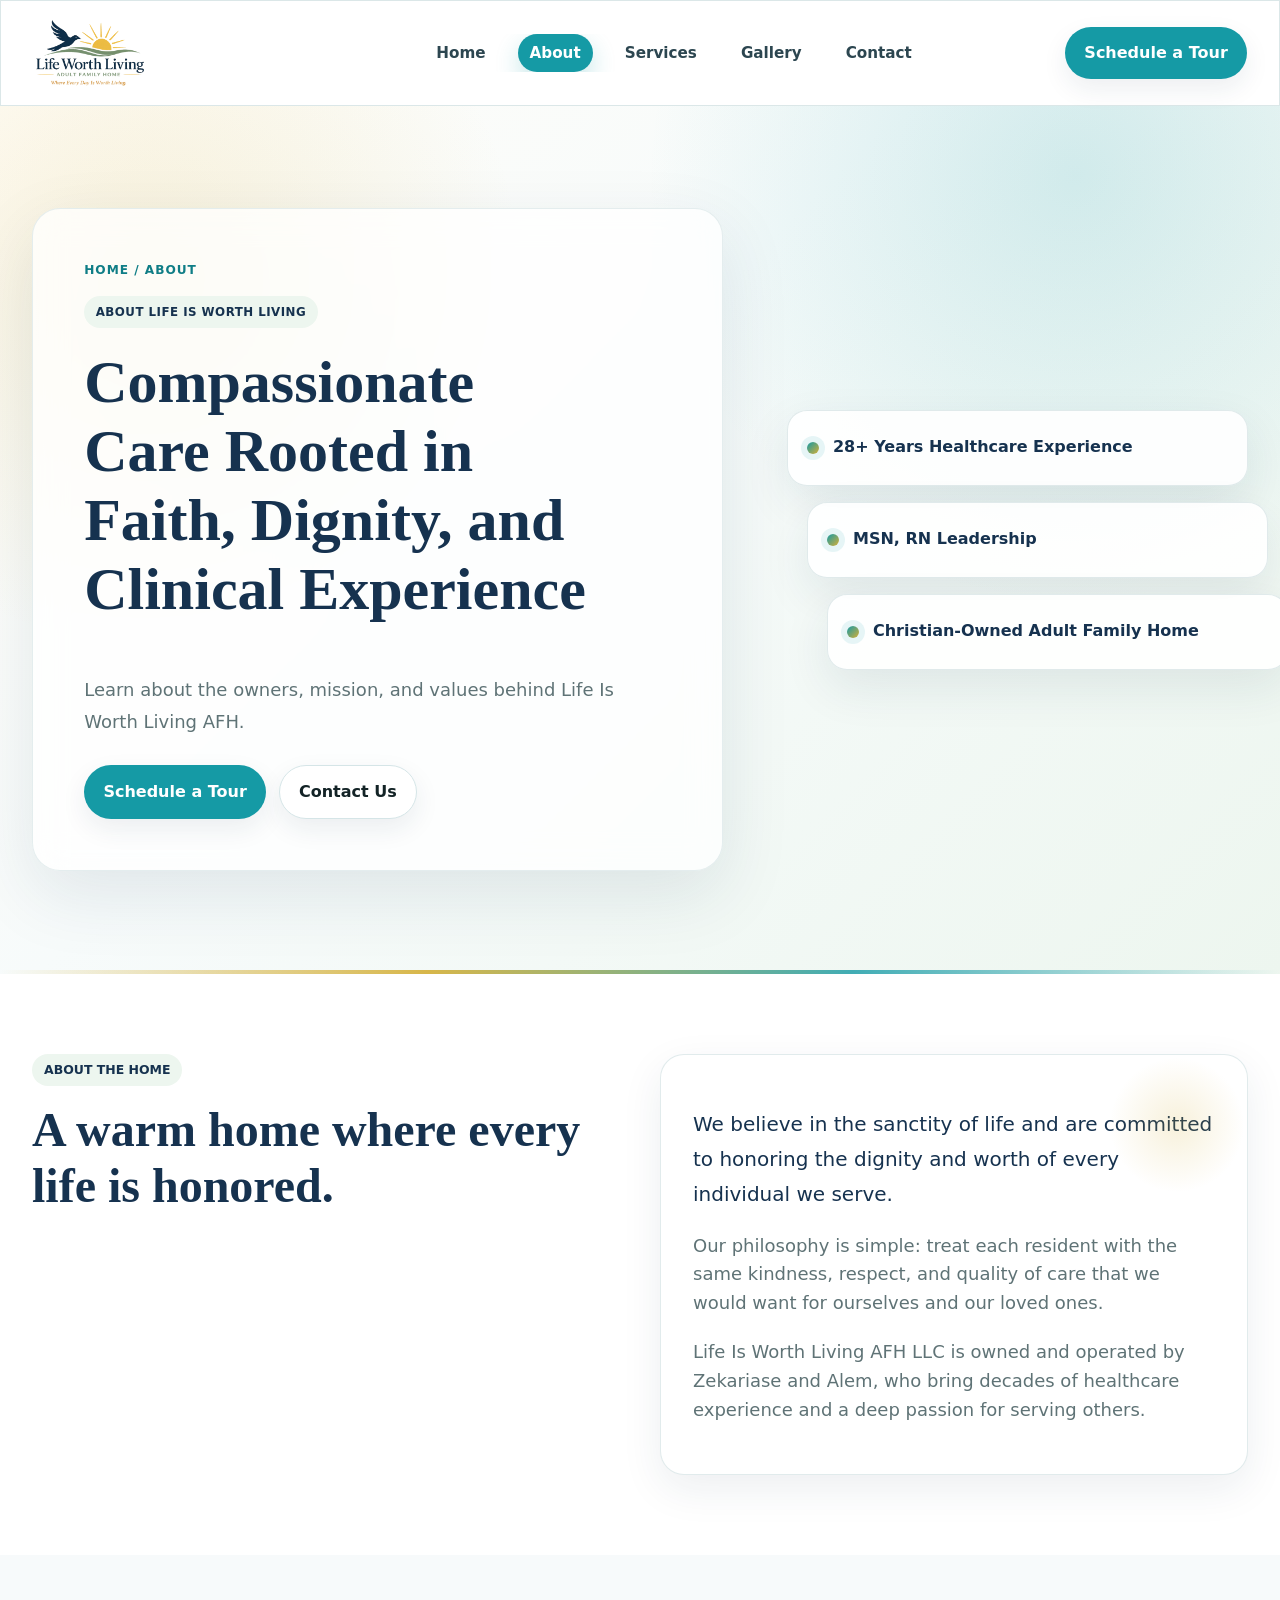
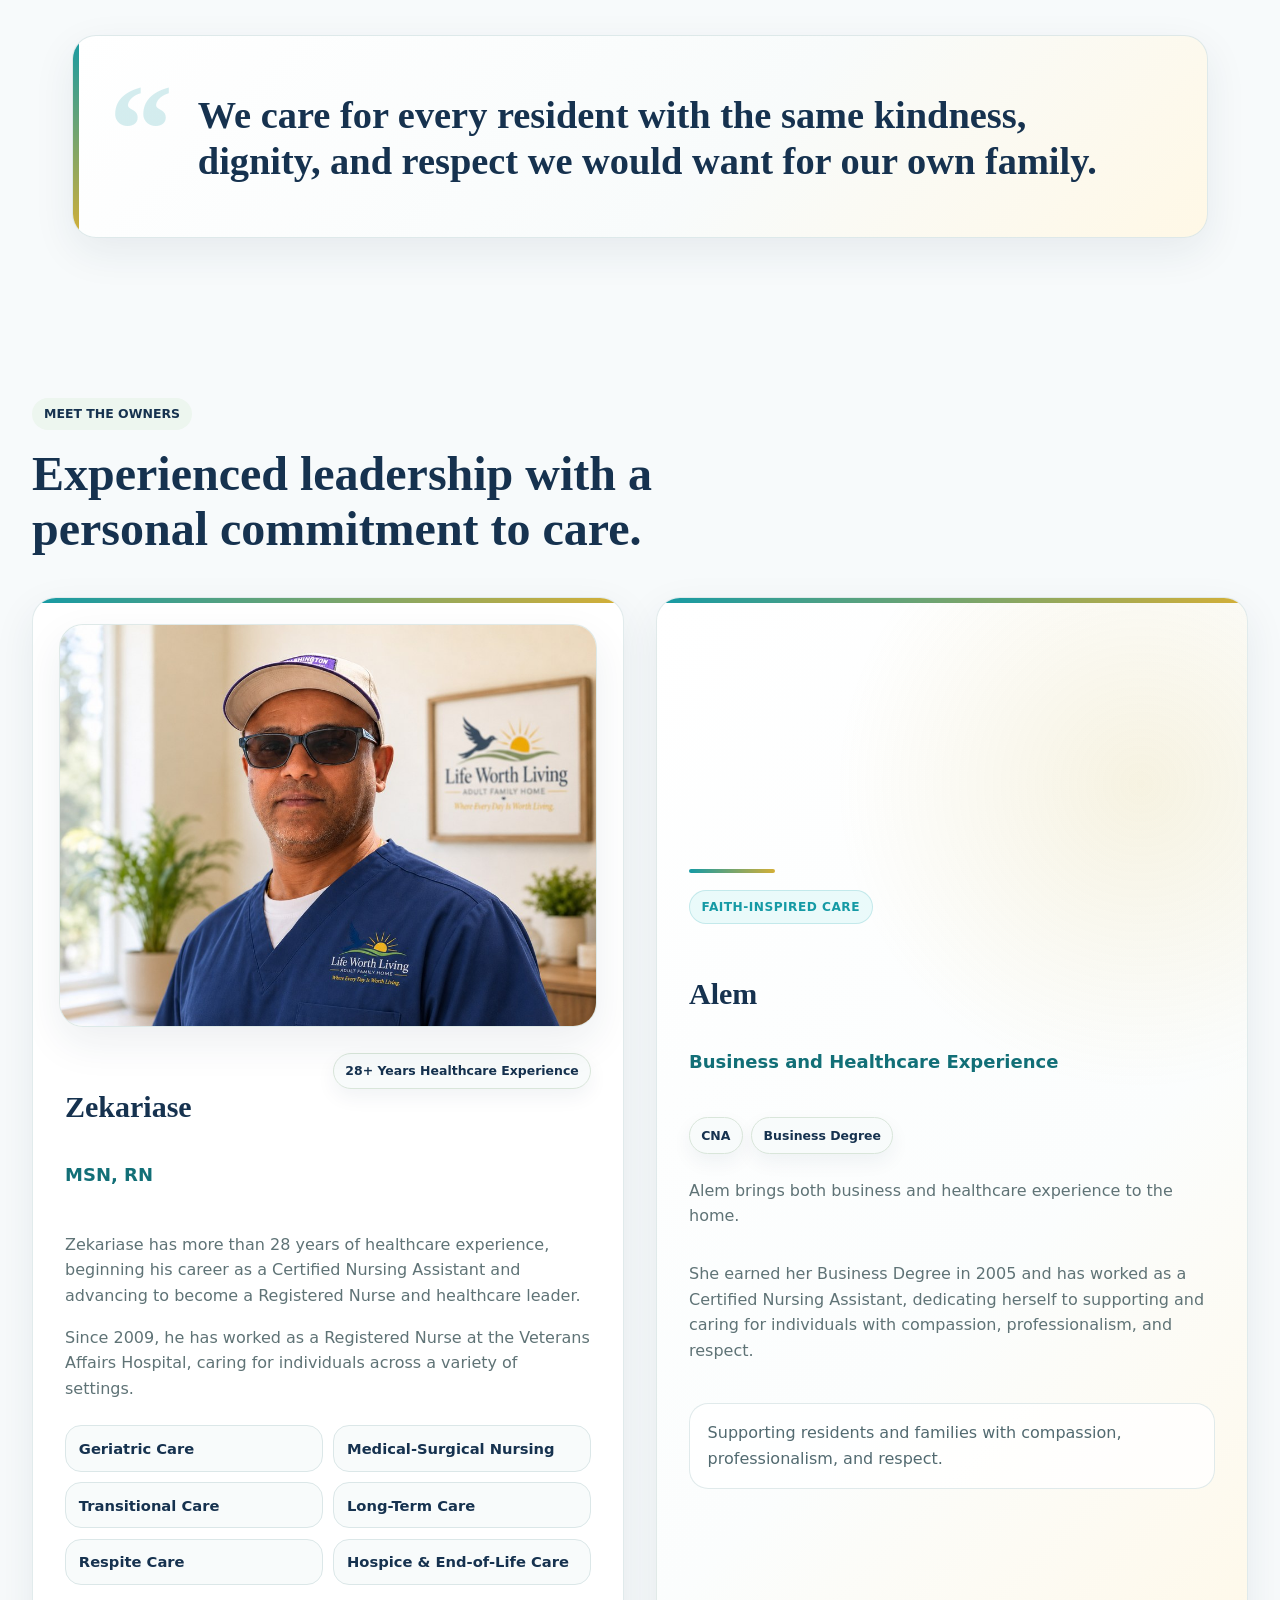
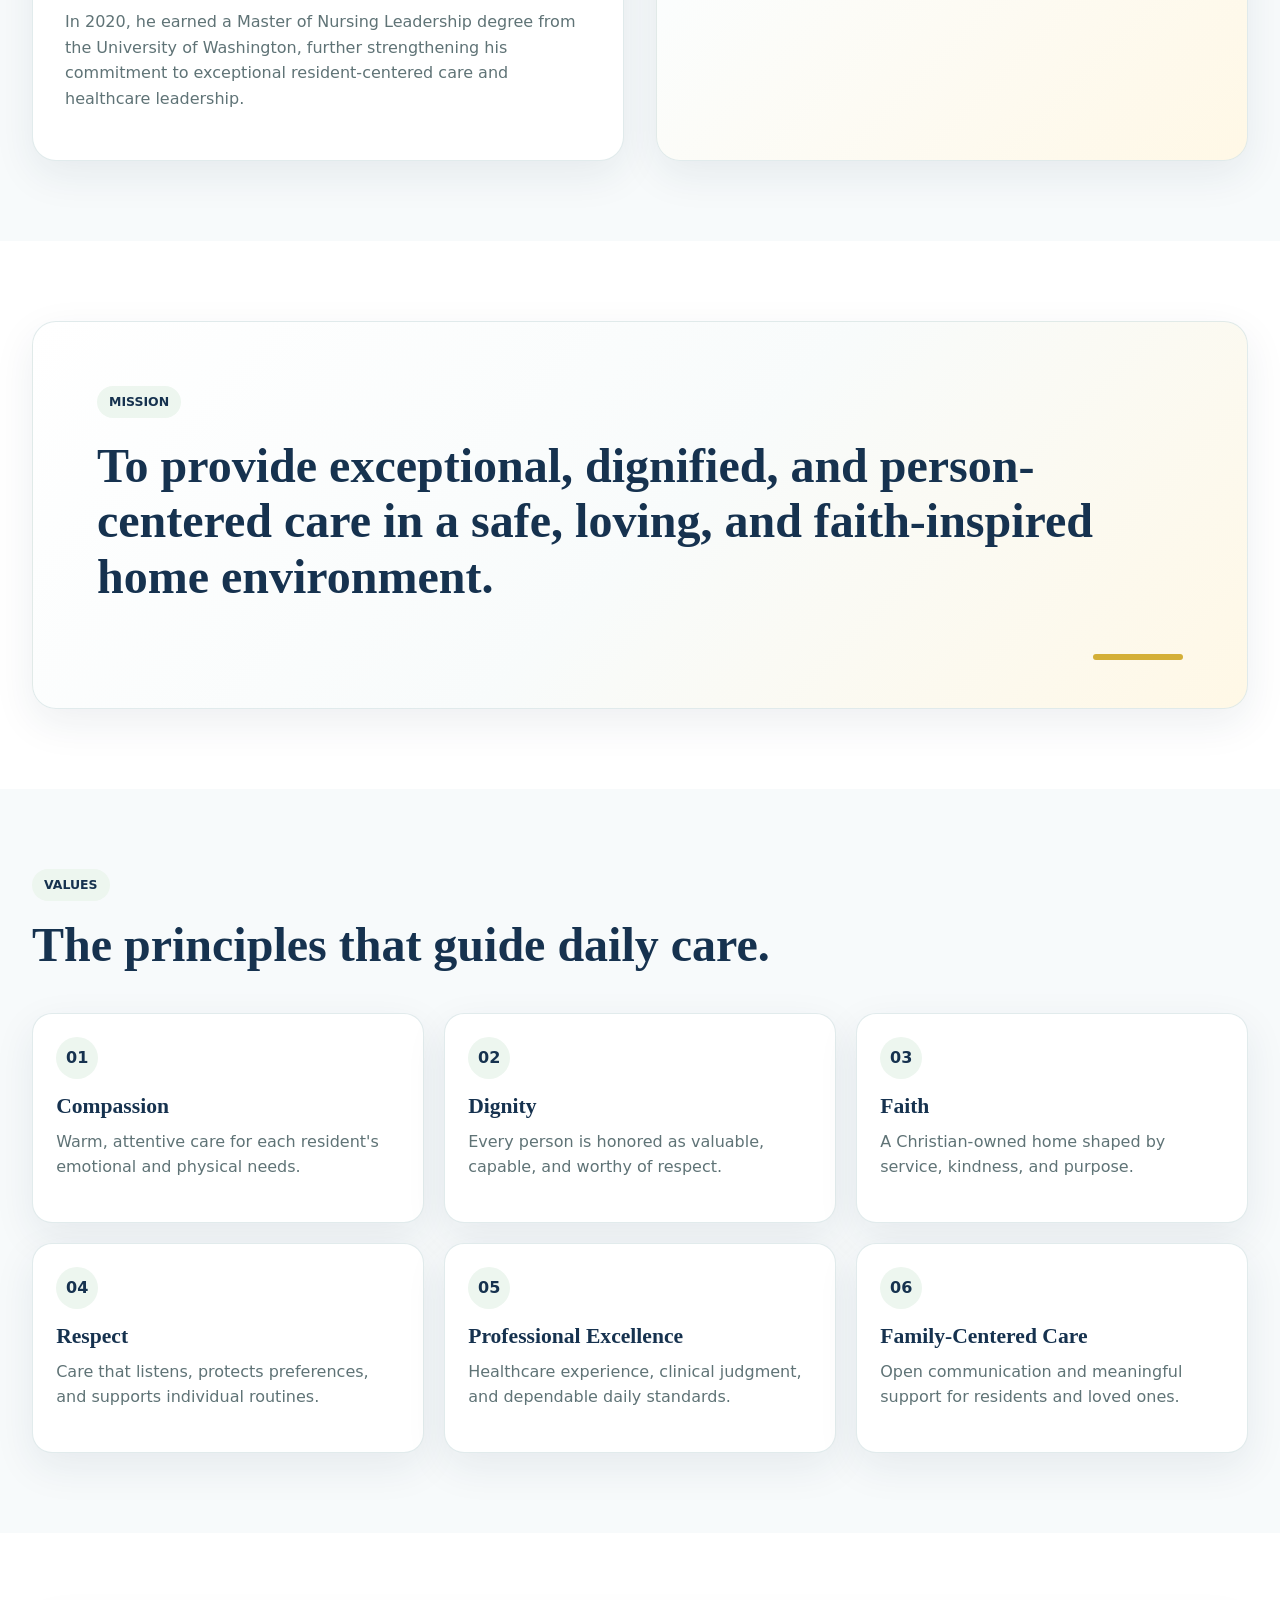
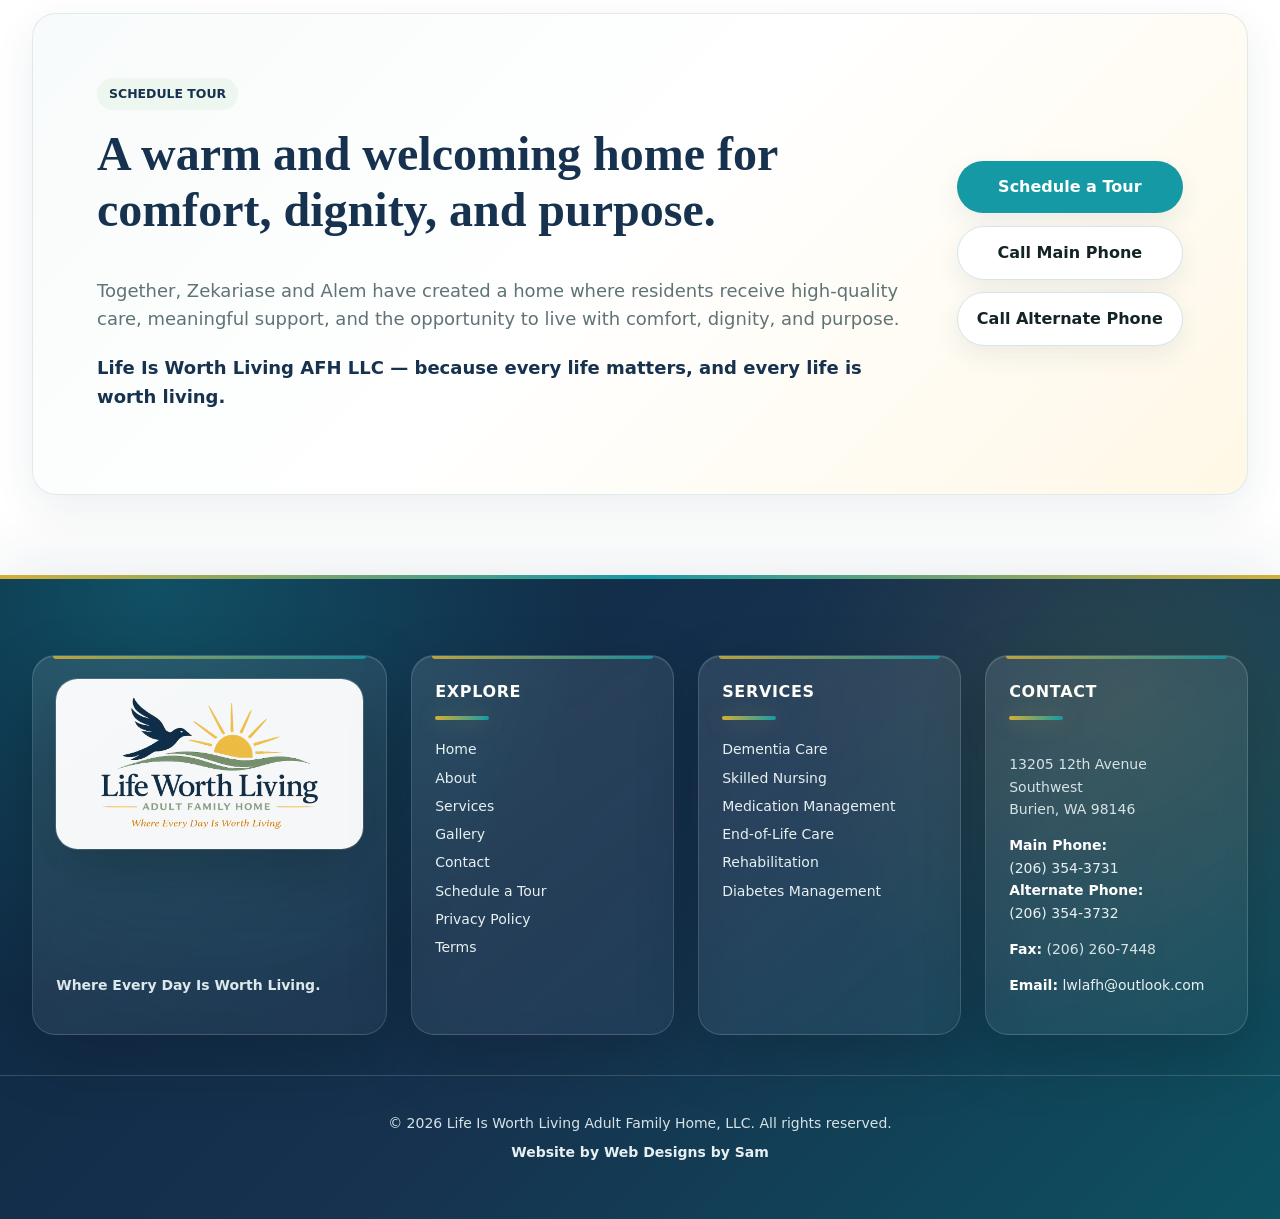
==== commit aa18b442: "Refine Alem owner card layout" ====
--- a/about/index.html
+++ b/about/index.html
@@ -51,7 +51,7 @@
     <section class="py-16 bg-gray-50"><div class="mx-auto max-w-5xl px-4 sm-px-6 lg-px-8"><figure class="owner-quote rounded-3xl border shadow-card"><span class="quote-mark" aria-hidden="true">&ldquo;</span><blockquote>We care for every resident with the same kindness, dignity, and respect we would want for our own family.</blockquote></figure></div></section>
 
     <!-- Meet the Owners -->
-    <section class="py-20 bg-gray-50"><div class="mx-auto max-w-7xl px-4 sm-px-6 lg-px-8"><div class="max-w-3xl"><span class="section-label">Meet the Owners</span><h2 class="mt-4 text-3xl md-text-5xl font-extrabold leading-tight">Experienced leadership with a personal commitment to care.</h2></div><div class="mt-10 grid lg-grid-cols-2 gap-8 owner-profile-grid"><article class="owner-card p-8 rounded-3xl bg-white border shadow-card hover-lift"><div class="owner-portrait-frame"><picture><source srcset="../assets/images/team/zekariase-profile-480.jpg 480w, ../assets/images/team/zekariase-profile-960.jpg 960w, ../assets/images/team/zekariase-profile.jpg 1402w" sizes="(max-width: 767px) 92vw, 50vw"><img src="../assets/images/team/zekariase-profile.jpg" alt="Zekariase, MSN, RN, owner of Life Is Worth Living Adult Family Home" width="1402" height="1122" loading="lazy" decoding="async"></picture></div><div class="flex items-start justify-between gap-4 mobile-wrap"><div><h3 class="text-3xl font-extrabold">Zekariase</h3><p class="mt-2 text-lg font-bold text-teal">MSN, RN</p></div><div class="credential-stack"><span class="credential-badge">28+ Years Healthcare Experience</span></div></div><p class="mt-6 text-muted">Zekariase has more than 28 years of healthcare experience, beginning his career as a Certified Nursing Assistant and advancing to become a Registered Nurse and healthcare leader.</p><p class="mt-4 text-muted">Since 2009, he has worked as a Registered Nurse at the Veterans Affairs Hospital, caring for individuals across a variety of settings.</p><div class="mt-6 specialty-grid"><span>Geriatric Care</span><span>Medical-Surgical Nursing</span><span>Transitional Care</span><span>Long-Term Care</span><span>Respite Care</span><span>Hospice &amp; End-of-Life Care</span></div><p class="mt-6 text-muted">In 2020, he earned a Master of Nursing Leadership degree from the University of Washington, further strengthening his commitment to exceptional resident-centered care and healthcare leadership.</p></article><article class="owner-card owner-text-card p-8 rounded-3xl bg-white border shadow-card hover-lift"><div class="owner-text-accent" aria-hidden="true"><span>A</span></div><div class="flex items-start justify-between gap-4 mobile-wrap"><div><h3 class="text-3xl font-extrabold">Alem</h3><p class="mt-2 text-lg font-bold text-teal">Business and healthcare experience</p></div><div class="credential-stack"><span class="credential-badge">CNA</span><span class="credential-badge">Business Degree</span></div></div><p class="mt-6 text-muted">Alem brings both business and healthcare experience to the home.</p><p class="mt-4 text-muted">She earned her Business Degree in 2005 and has worked as a Certified Nursing Assistant, dedicating herself to supporting and caring for individuals with compassion, professionalism, and respect.</p><div class="owner-care-note mt-6"><span>Faith-inspired care</span><p>Supporting residents and families with warmth, professionalism, and steady daily encouragement.</p></div></article></div></div></section>
+    <section class="py-20 bg-gray-50"><div class="mx-auto max-w-7xl px-4 sm-px-6 lg-px-8"><div class="max-w-3xl"><span class="section-label">Meet the Owners</span><h2 class="mt-4 text-3xl md-text-5xl font-extrabold leading-tight">Experienced leadership with a personal commitment to care.</h2></div><div class="mt-10 grid lg-grid-cols-2 gap-8 owner-profile-grid"><article class="owner-card p-8 rounded-3xl bg-white border shadow-card hover-lift"><div class="owner-portrait-frame"><picture><source srcset="../assets/images/team/zekariase-profile-480.jpg 480w, ../assets/images/team/zekariase-profile-960.jpg 960w, ../assets/images/team/zekariase-profile.jpg 1402w" sizes="(max-width: 767px) 92vw, 50vw"><img src="../assets/images/team/zekariase-profile.jpg" alt="Zekariase, MSN, RN, owner of Life Is Worth Living Adult Family Home" width="1402" height="1122" loading="lazy" decoding="async"></picture></div><div class="flex items-start justify-between gap-4 mobile-wrap"><div><h3 class="text-3xl font-extrabold">Zekariase</h3><p class="mt-2 text-lg font-bold text-teal">MSN, RN</p></div><div class="credential-stack"><span class="credential-badge">28+ Years Healthcare Experience</span></div></div><p class="mt-6 text-muted">Zekariase has more than 28 years of healthcare experience, beginning his career as a Certified Nursing Assistant and advancing to become a Registered Nurse and healthcare leader.</p><p class="mt-4 text-muted">Since 2009, he has worked as a Registered Nurse at the Veterans Affairs Hospital, caring for individuals across a variety of settings.</p><div class="mt-6 specialty-grid"><span>Geriatric Care</span><span>Medical-Surgical Nursing</span><span>Transitional Care</span><span>Long-Term Care</span><span>Respite Care</span><span>Hospice &amp; End-of-Life Care</span></div><p class="mt-6 text-muted">In 2020, he earned a Master of Nursing Leadership degree from the University of Washington, further strengthening his commitment to exceptional resident-centered care and healthcare leadership.</p></article><article class="owner-card owner-text-card p-8 rounded-3xl bg-white border shadow-card hover-lift"><div class="owner-text-header"><span class="owner-accent-badge">Faith-Inspired Care</span><h3 class="text-3xl font-extrabold">Alem</h3><p class="mt-2 text-lg font-bold text-teal">Business and Healthcare Experience</p></div><div class="credential-stack owner-text-credentials"><span class="credential-badge">CNA</span><span class="credential-badge">Business Degree</span></div><p class="mt-6 text-muted">Alem brings both business and healthcare experience to the home.</p><p class="mt-4 text-muted">She earned her Business Degree in 2005 and has worked as a Certified Nursing Assistant, dedicating herself to supporting and caring for individuals with compassion, professionalism, and respect.</p><div class="owner-care-note mt-6"><p>Supporting residents and families with compassion, professionalism, and respect.</p></div></article></div></div></section>
 
     <!-- Mission -->
     <section class="py-20 bg-white"><div class="mx-auto max-w-7xl px-4 sm-px-6 lg-px-8"><article class="mission-card rounded-3xl border shadow-soft"><span class="section-label">Mission</span><h2 class="mt-5 text-3xl md-text-5xl font-extrabold leading-tight">To provide exceptional, dignified, and person-centered care in a safe, loving, and faith-inspired home environment.</h2></article></div></section>
--- a/styles.css
+++ b/styles.css
@@ -54,7 +54,7 @@
 @media(max-width:767px){.about-hero h1.text-4xl{font-size:1.58rem}}
 
 /* About owner refinements */
-.owner-profile-grid{align-items:stretch}.owner-portrait-frame{position:relative;overflow:hidden;margin:-.35rem -.35rem 1.6rem;border:1px solid rgba(219,231,232,.86);border-radius:1.5rem;background:linear-gradient(135deg,#edf6ef 0%,#fff8e6 100%);box-shadow:0 16px 42px rgba(22,50,79,.08)}.owner-card .owner-portrait-frame picture{display:block;width:100%}.owner-card .owner-portrait-frame img{display:block;width:100%;height:auto;aspect-ratio:4/3;object-fit:cover;object-position:center top;border-radius:1.25rem;clip-path:none}.owner-text-card{display:flex;flex-direction:column;justify-content:center;background:linear-gradient(135deg,#fff 0%,#fbfdfd 54%,#fff8e6 100%)}.owner-text-accent{position:relative;display:flex;align-items:center;justify-content:center;min-height:210px;margin:-.35rem -.35rem 1.6rem;border:1px solid rgba(219,231,232,.86);border-radius:1.5rem;background:radial-gradient(circle at 72% 24%,rgba(212,175,55,.2),rgba(212,175,55,0) 34%),linear-gradient(135deg,#f8fbfb 0%,#fff 52%,#fff8e6 100%);box-shadow:inset 0 1px 0 rgba(255,255,255,.85)}.owner-text-accent:before{content:"";position:absolute;top:24px;left:clamp(1.25rem,4vw,3rem);right:clamp(1.25rem,4vw,3rem);height:4px;border-radius:9999px;background:linear-gradient(90deg,var(--teal),var(--gold))}.owner-text-accent span{display:flex;align-items:center;justify-content:center;width:82px;height:82px;border-radius:1.4rem;background:var(--teal);color:#fff;font-family:"Playfair Display",Georgia,"Times New Roman",serif;font-size:3rem;font-weight:900;box-shadow:0 18px 44px rgba(21,154,165,.22)}.owner-care-note{border:1px solid rgba(219,231,232,.86);border-radius:1.2rem;background:rgba(255,255,255,.74);padding:1rem 1.1rem}.owner-care-note span{display:block;color:var(--teal);font-size:.78rem;font-weight:900;text-transform:uppercase;letter-spacing:.04em}.owner-care-note p{margin:.45rem 0 0;color:#526a70}.owner-quote{position:relative;overflow:hidden;background:linear-gradient(135deg,#fff 0%,#f8fbfb 58%,#fff8e6 100%);padding:clamp(1.7rem,5vw,3.5rem) clamp(1.4rem,5vw,4rem) clamp(1.7rem,5vw,3.25rem);border-color:rgba(219,231,232,.9)}.owner-quote:before{content:"";position:absolute;left:0;top:0;bottom:0;width:6px;background:linear-gradient(180deg,var(--teal),var(--gold))}.owner-quote blockquote{position:relative;margin:0;padding-left:clamp(2.1rem,5vw,3.8rem);color:var(--navy);font-family:"Playfair Display",Georgia,"Times New Roman",serif;font-size:clamp(1.55rem,3vw,2.7rem);font-weight:800;line-height:1.2;text-wrap:balance}.quote-mark{position:absolute;left:clamp(1.2rem,3vw,2.25rem);top:clamp(1rem,3vw,1.8rem);color:rgba(21,154,165,.18);font-family:Georgia,"Times New Roman",serif;font-size:clamp(4.5rem,12vw,8rem);font-weight:900;line-height:1}@media(max-width:767px){.owner-portrait-frame,.owner-text-accent{margin:0 0 1.35rem;border-radius:1.25rem}.owner-text-card{justify-content:flex-start}.owner-text-accent{min-height:160px}.owner-text-accent span{width:68px;height:68px;border-radius:1.1rem;font-size:2.4rem}.owner-card .owner-portrait-frame img{border-radius:1rem}.owner-quote blockquote{padding-left:1.45rem;font-size:1.42rem}.quote-mark{font-size:4rem;left:.9rem;top:.8rem}}
+.owner-profile-grid{align-items:stretch}.owner-portrait-frame{position:relative;overflow:hidden;margin:-.35rem -.35rem 1.6rem;border:1px solid rgba(219,231,232,.86);border-radius:1.5rem;background:linear-gradient(135deg,#edf6ef 0%,#fff8e6 100%);box-shadow:0 16px 42px rgba(22,50,79,.08)}.owner-card .owner-portrait-frame picture{display:block;width:100%}.owner-card .owner-portrait-frame img{display:block;width:100%;height:auto;aspect-ratio:4/3;object-fit:cover;object-position:center top;border-radius:1.25rem;clip-path:none}.owner-text-card{display:flex;flex-direction:column;justify-content:center;background:radial-gradient(circle at 82% 16%,rgba(212,175,55,.14),rgba(212,175,55,0) 28%),linear-gradient(135deg,#fff 0%,#fbfdfd 58%,#fff8e6 100%)}.owner-text-header{position:relative;padding-top:1.35rem}.owner-text-header:before{content:"";position:absolute;top:0;left:0;width:86px;height:4px;border-radius:9999px;background:linear-gradient(90deg,var(--teal),var(--gold))}.owner-accent-badge{display:inline-flex;align-items:center;min-height:34px;border-radius:9999px;border:1px solid rgba(21,154,165,.18);background:#eafafa;color:var(--teal);padding:.38rem .72rem;font-size:.76rem;font-weight:900;text-transform:uppercase;letter-spacing:.04em;margin-bottom:1rem}.owner-text-credentials{justify-content:flex-start;margin-top:1.4rem;max-width:none}.owner-care-note{border:1px solid rgba(219,231,232,.86);border-radius:1.2rem;background:rgba(255,255,255,.76);padding:1rem 1.1rem}.owner-care-note p{margin:0;color:#526a70}.owner-quote{position:relative;overflow:hidden;background:linear-gradient(135deg,#fff 0%,#f8fbfb 58%,#fff8e6 100%);padding:clamp(1.7rem,5vw,3.5rem) clamp(1.4rem,5vw,4rem) clamp(1.7rem,5vw,3.25rem);border-color:rgba(219,231,232,.9)}.owner-quote:before{content:"";position:absolute;left:0;top:0;bottom:0;width:6px;background:linear-gradient(180deg,var(--teal),var(--gold))}.owner-quote blockquote{position:relative;margin:0;padding-left:clamp(2.1rem,5vw,3.8rem);color:var(--navy);font-family:"Playfair Display",Georgia,"Times New Roman",serif;font-size:clamp(1.55rem,3vw,2.7rem);font-weight:800;line-height:1.2;text-wrap:balance}.quote-mark{position:absolute;left:clamp(1.2rem,3vw,2.25rem);top:clamp(1rem,3vw,1.8rem);color:rgba(21,154,165,.18);font-family:Georgia,"Times New Roman",serif;font-size:clamp(4.5rem,12vw,8rem);font-weight:900;line-height:1}@media(max-width:767px){.owner-portrait-frame{margin:0 0 1.35rem;border-radius:1.25rem}.owner-text-card{justify-content:flex-start}.owner-card .owner-portrait-frame img{border-radius:1rem}.owner-quote blockquote{padding-left:1.45rem;font-size:1.42rem}.quote-mark{font-size:4rem;left:.9rem;top:.8rem}}
 
 /* Final services page polish */
 .services-trust-strip{padding:0 0 2.5rem}.services-trust-panel{margin-top:-2rem;position:relative;z-index:2;display:grid;grid-template-columns:repeat(4,minmax(0,1fr));gap:.85rem;border:1px solid rgba(219,231,232,.86);border-radius:1.5rem;background:rgba(255,255,255,.96);box-shadow:0 22px 70px rgba(22,50,79,.12);padding:clamp(1rem,2vw,1.35rem);backdrop-filter:blur(16px)}.services-trust-panel span{display:flex;align-items:center;min-height:54px;border:1px solid #d9e6da;border-radius:1rem;background:linear-gradient(135deg,#fff,#f8fbfb);padding:.8rem .9rem;color:var(--navy);font-size:.92rem;font-weight:900;box-shadow:0 8px 22px rgba(22,50,79,.06)}
